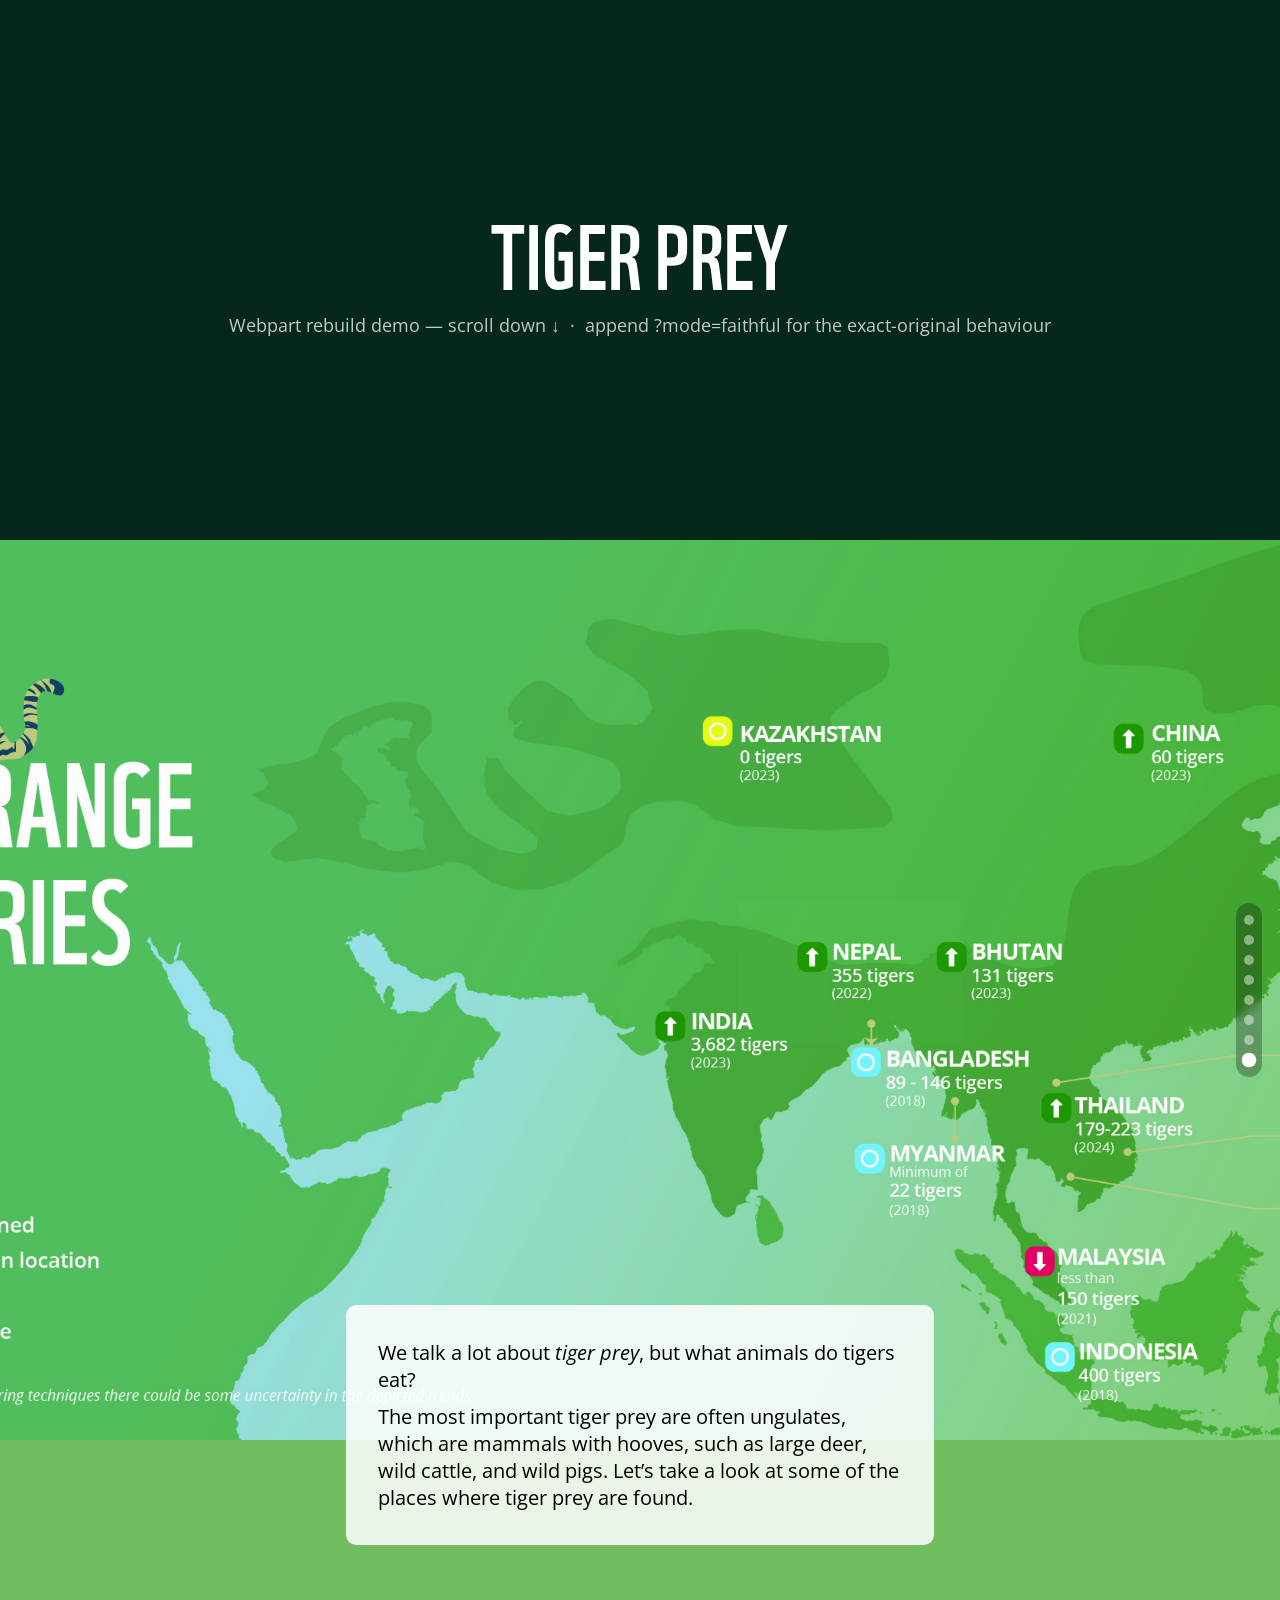
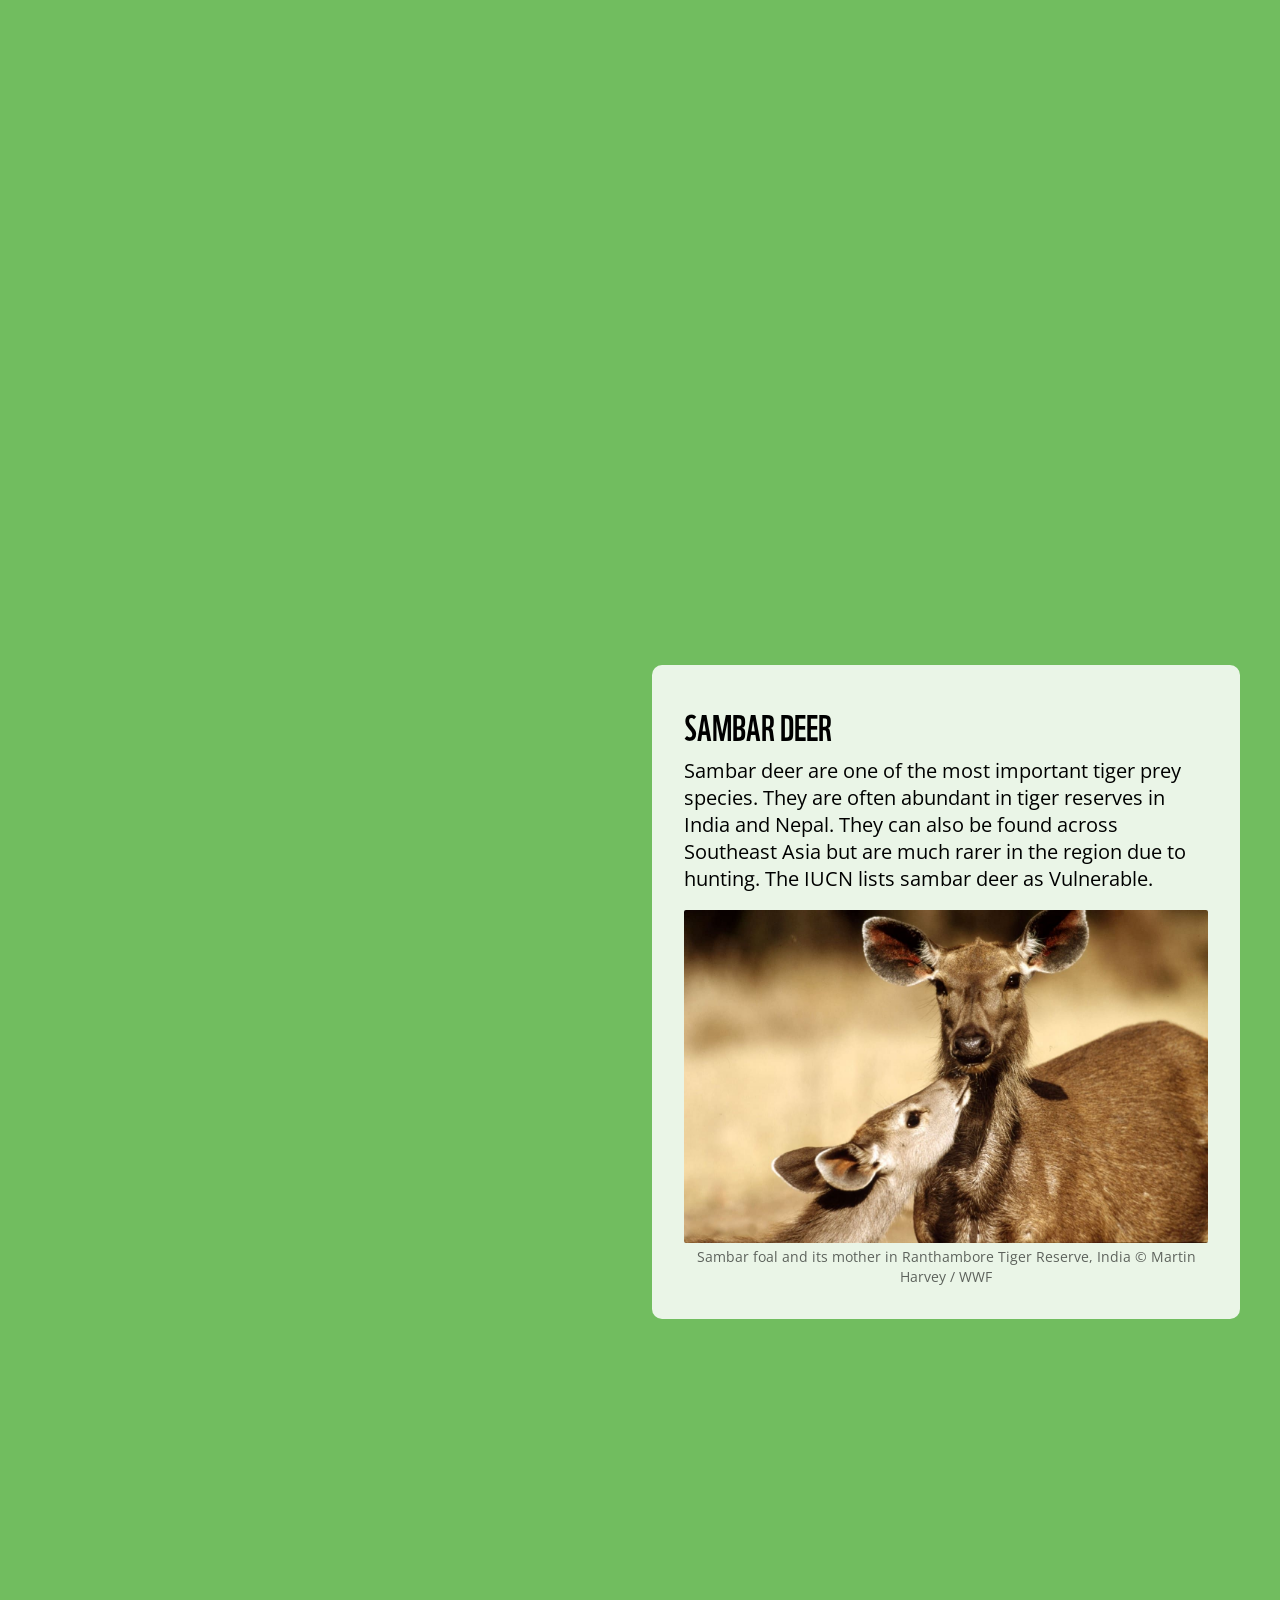
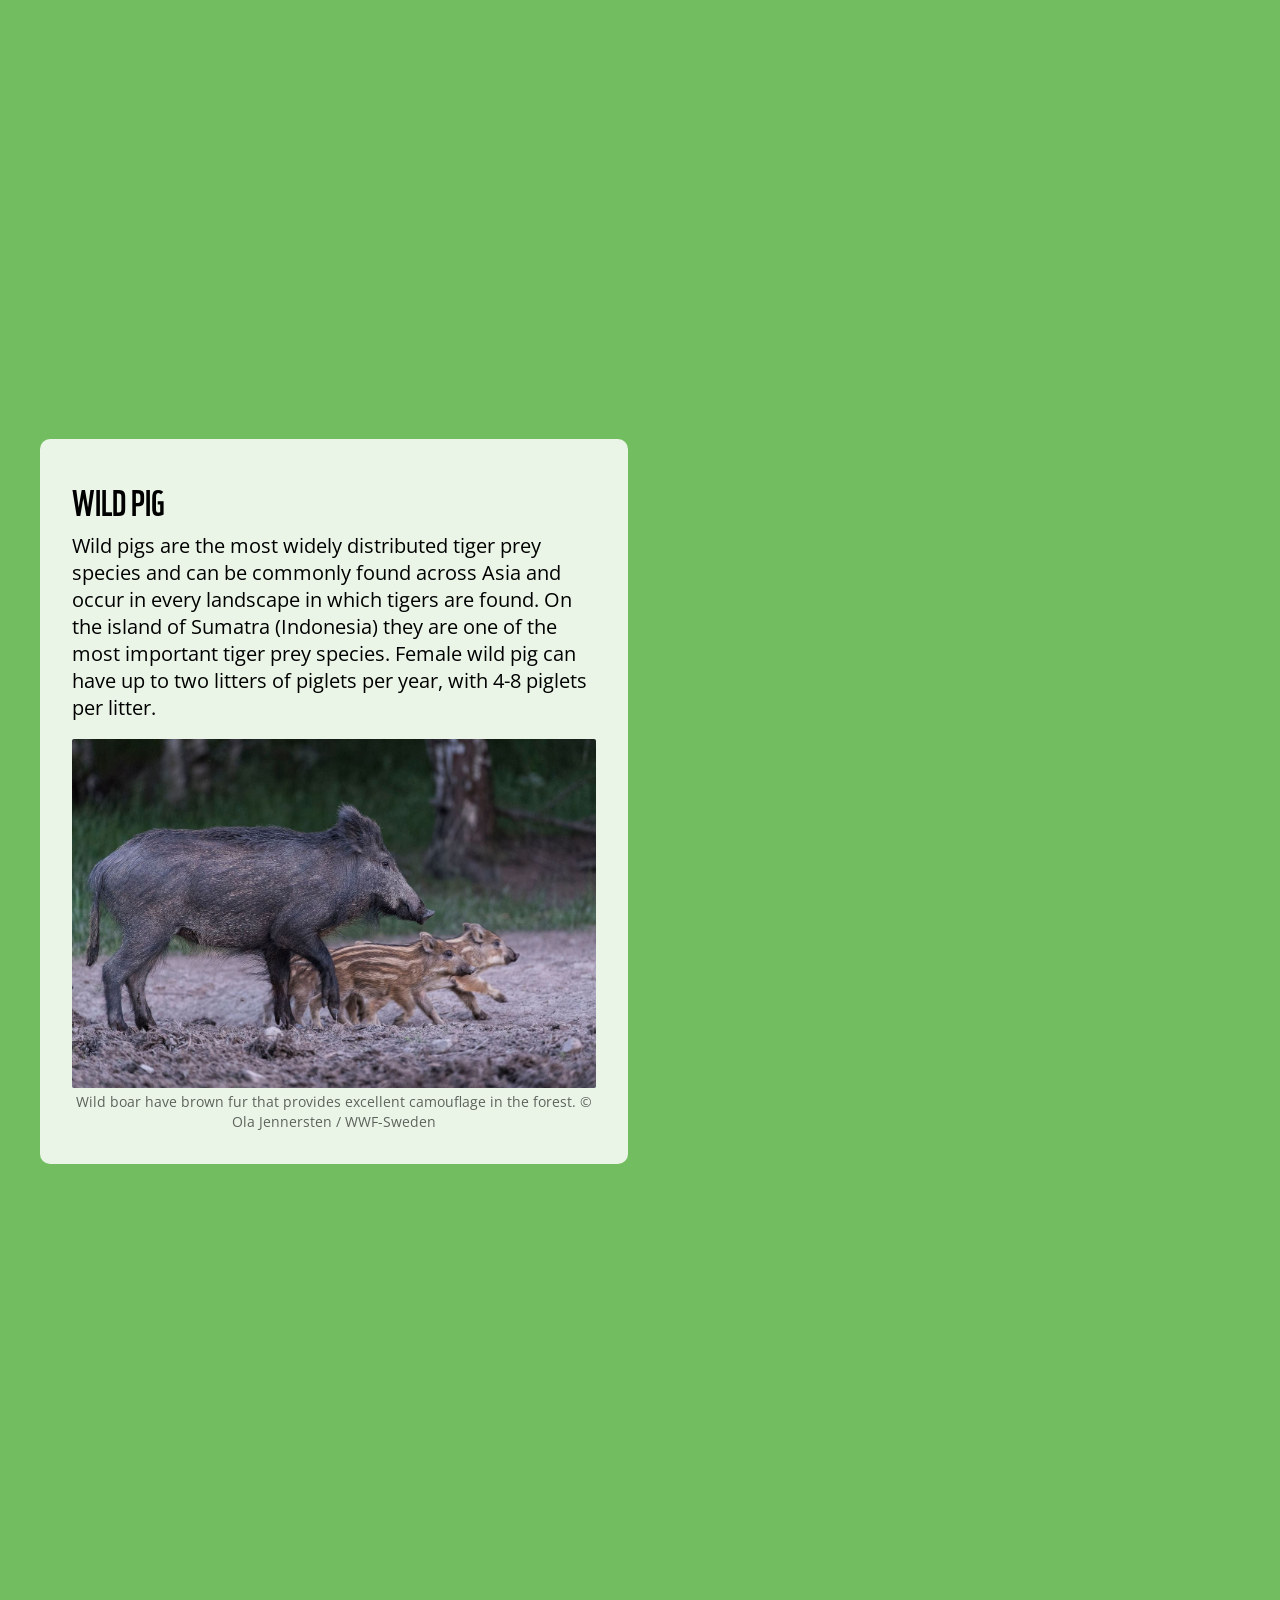
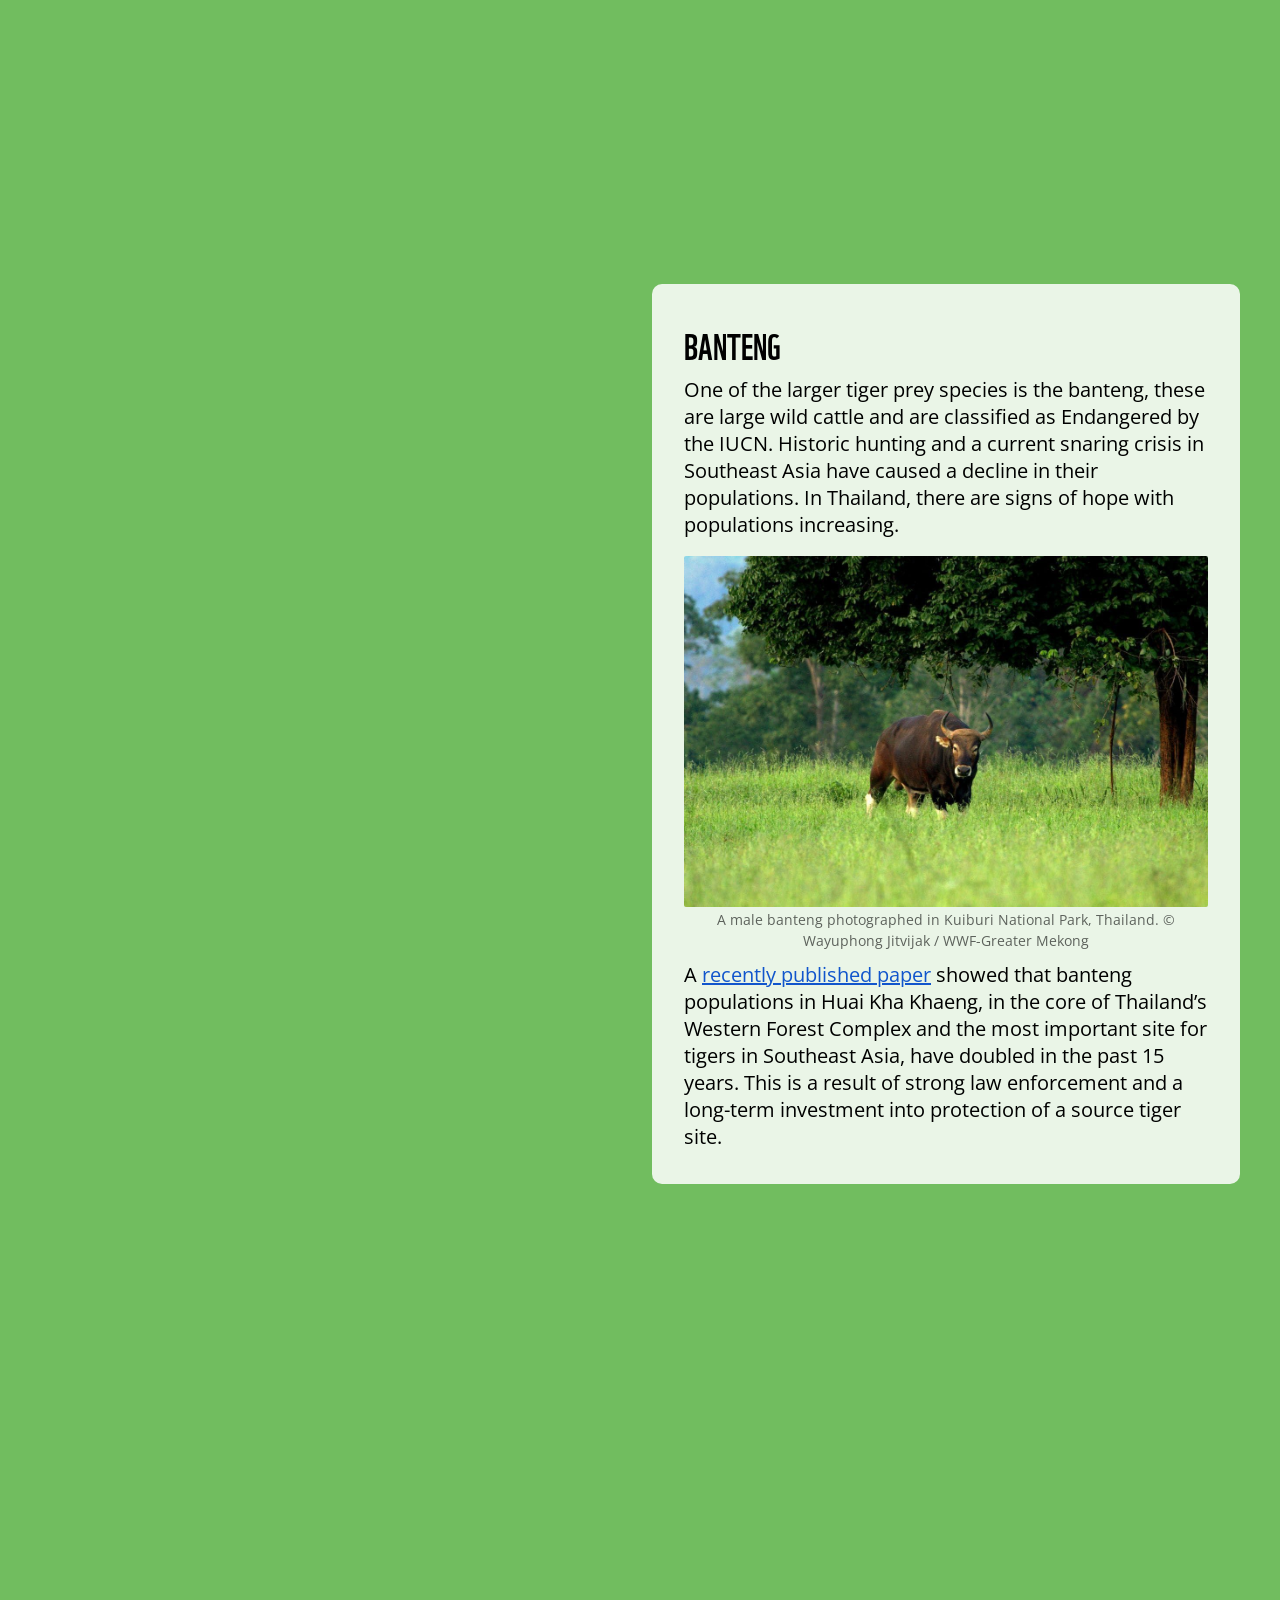
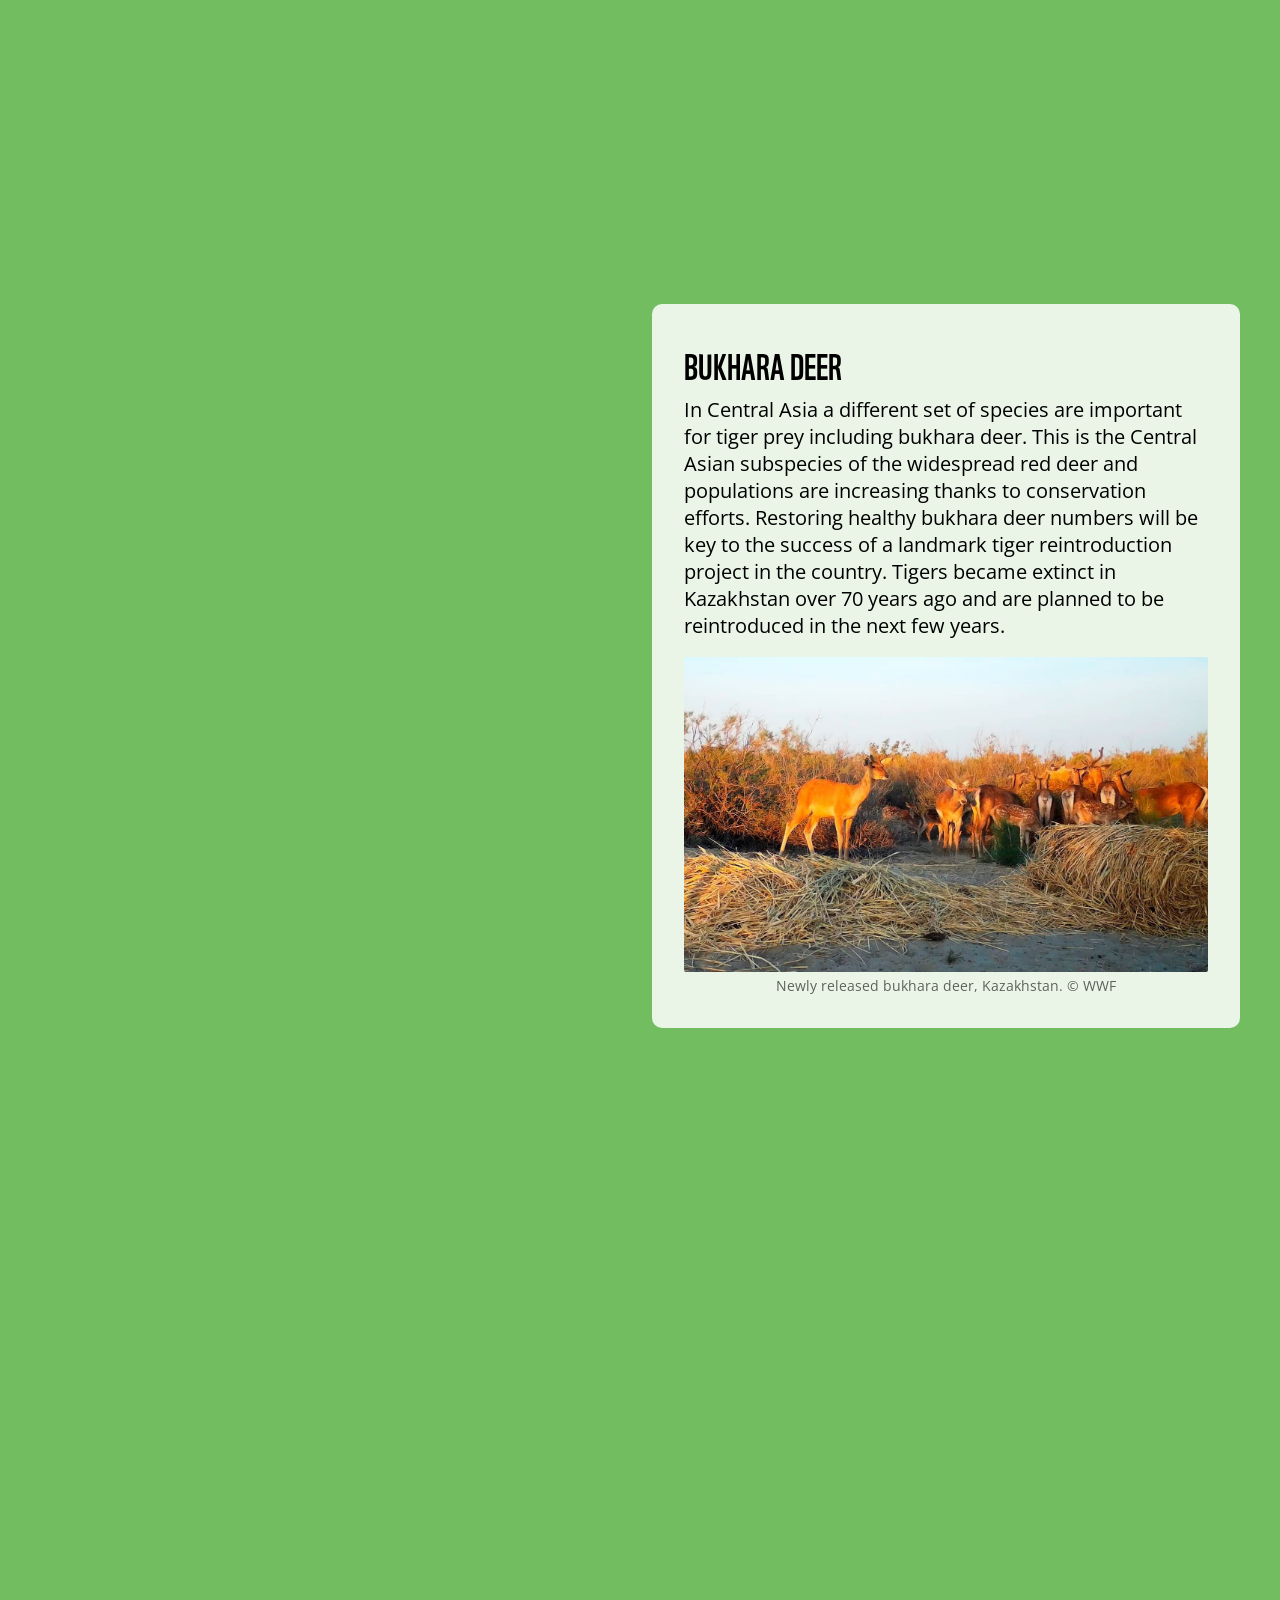
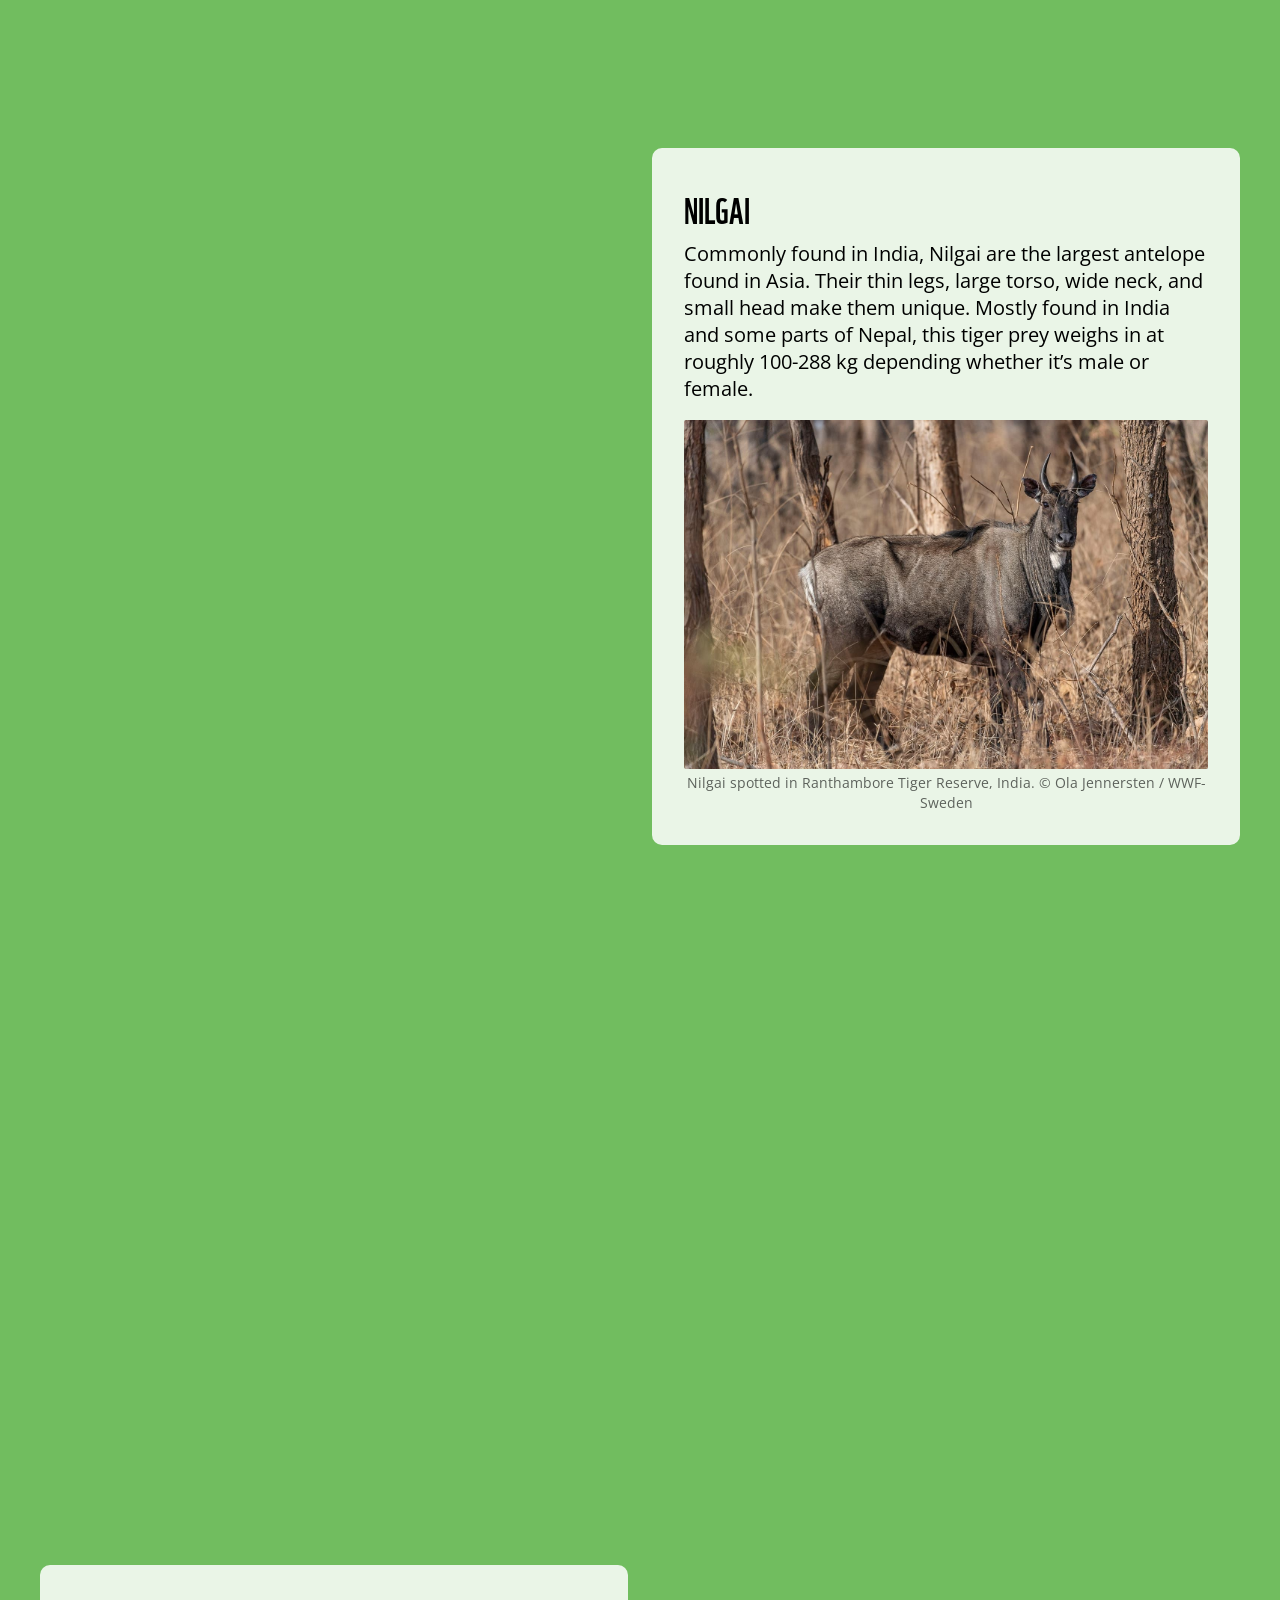
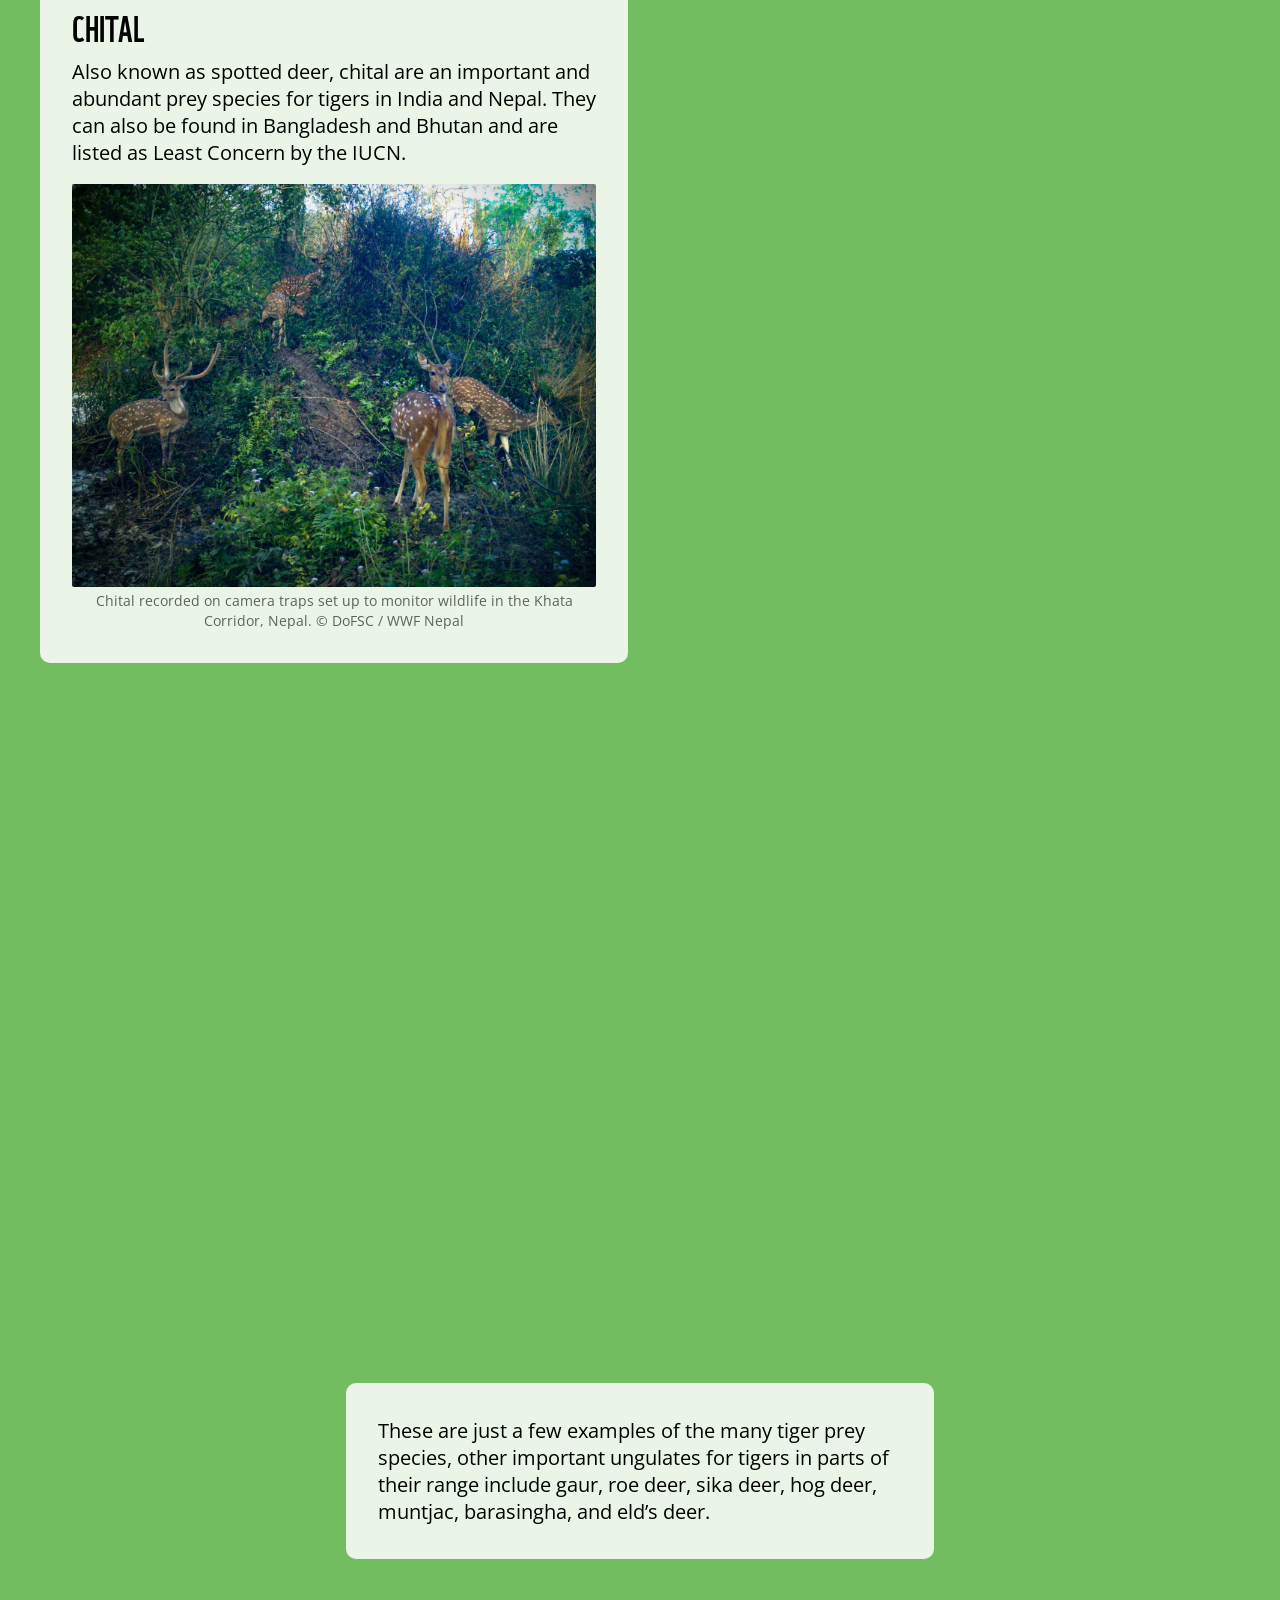
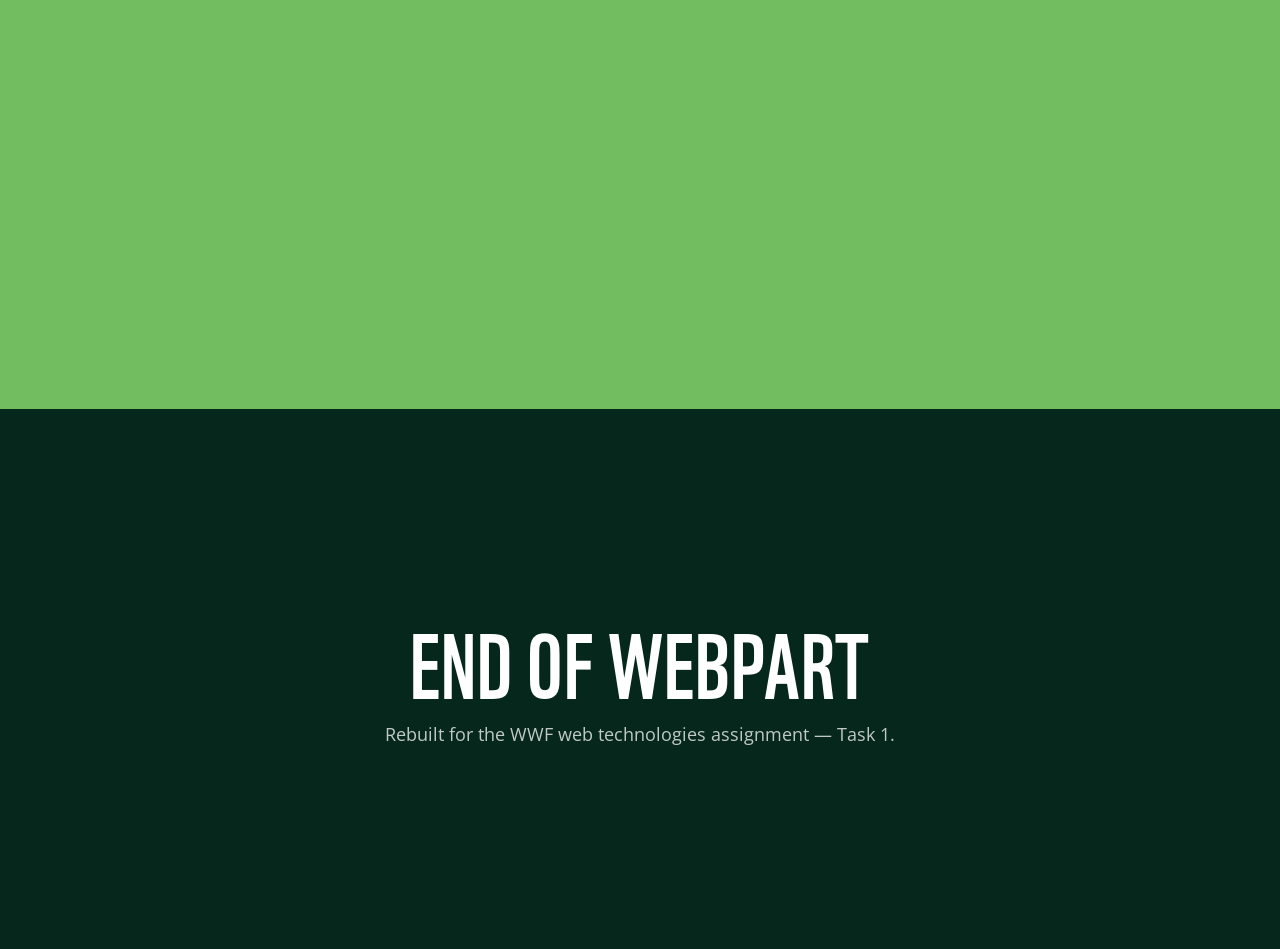
==== src/standalone/index.html @ 2065ff2f "add" ====
<!DOCTYPE html>
<html lang="en">
<head>
<meta charset="UTF-8">
<meta name="viewport" content="width=device-width, initial-scale=1">
<title>Tiger Range Countries — Scroll-Map Webpart (WWF assignment rebuild)</title>
<meta name="description" content="Recreation of the 'Tiger Range Countries' scrollpoints webpart from WWF's tiger-prey Shorthand story. Single file, zero dependencies.">

<!--
  ============================================================================
  TASK 1 — Standalone rebuild of the 2nd webpart from:
  https://wwftigers.shorthandstories.com/tiger-prey-why-theyre-crucial-to-ecosystems-across-asia/

  Layer model (same as the original Shorthand "Scrollpoints" section):
    1. A sticky, full-viewport STAGE holding the map image.
    2. A traveling SPOTLIGHT FRAME — one element whose giant hard box-shadow
       IS the dim and whose body IS the bright window (a real hole, so
       alignment with the map is pixel-perfect by construction).
    3. CARDS scrolling over the stage; an IntersectionObserver band at
       mid-viewport decides the active card.

  ANIMATION ENGINE — two modes (URL ?mode=… or data-mode on the section):

    · cinematic (default) — our own take, beyond the original:
        - every animated value (camera x/y/zoom + frame box/opacity) runs
          through a frame-rate-independent exponential SPRING in one rAF
          loop, so animations are INTERRUPTIBLE: scroll back mid-flight and
          the camera simply re-targets — no CSS-transition restarts, no jumps;
        - the map PUSHES IN toward each hotspot on desktop (zoom ≈1.05–1.45),
          biased away from the card so the region stays visible; on mobile it
          flies fully to the region (zoom up to 2.6);
        - the spotlight emits a soft GLOW PULSE when it arrives;
        - a PROGRESS RAIL (right edge) shows position and jumps to any point;
        - the rAF loop self-suspends when every spring settles — zero idle cost.

    · faithful — exact original behaviour: CSS 0.8s ease spotlight travel,
      no desktop zoom. Kept one query-param away for the fidelity comparison:
      index.html?mode=faithful

  Measured values (docs/01-WEBPART-ANALYSIS.md): dim #000 @ .5 · frame 4px
  solid #2a6788 · travel .8s · card #fff @ .85, radius .5em · text #000 ·
  links #1155cc · headings "WWF" font, uppercase, 160%→180%, lh 1.2 · body
  Open Sans 17→22px · rhythm 85vh/50vh/30vh/20vh.
  ============================================================================
-->

<link rel="preconnect" href="https://fonts.googleapis.com">
<link rel="preconnect" href="https://fonts.gstatic.com" crossorigin>
<link href="https://fonts.googleapis.com/css2?family=Open+Sans:ital,wght@0,400;0,600;0,700;1,400&display=swap" rel="stylesheet">

<style>
/* ===========================================================================
   0. Reset + fonts
   ======================================================================== */
*, *::before, *::after { box-sizing: border-box; margin: 0; padding: 0; }

@font-face {
  font-family: "WWF";
  src: url("assets/wwf.woff") format("woff");
  font-weight: 100 900;
  font-style: normal;
  font-display: swap;
}

html { scroll-behavior: smooth; }

body {
  font-family: "Open Sans", "Segoe UI", Arial, sans-serif;
  color: #000;
  background: #fff;
  font-size: 17px;
  -webkit-font-smoothing: antialiased;
  -moz-osx-font-smoothing: grayscale;
}
@media (min-width: 620px)  { body { font-size: 18px; } }
@media (min-width: 1100px) { body { font-size: 20px; } }
@media (min-width: 1600px) { body { font-size: 22px; } }

img { max-width: 100%; display: block; }

.visually-hidden {
  position: absolute; width: 1px; height: 1px; overflow: hidden;
  clip-path: inset(50%); white-space: nowrap;
}

/* ===========================================================================
   1. Demo scaffolding (not part of the webpart)
   ======================================================================== */
.demo-band {
  min-height: 60vh;
  display: grid; place-content: center; text-align: center;
  background: #06281c; color: #fff; padding: 8vh 24px;
}
.demo-band h1 {
  font-family: "WWF", sans-serif; font-weight: 400;
  text-transform: uppercase; font-size: clamp(2.6rem, 7vw, 5.5rem);
  line-height: 1.05; letter-spacing: .01em;
}
.demo-band p { opacity: .75; margin-top: 1em; font-size: .9em; }

/* ===========================================================================
   2. The webpart — .scrollmap
   ======================================================================== */
.scrollmap {
  --dim: rgba(0, 0, 0, 0.5);
  --hl-color: #2a6788;
  --hl-border: 4px;
  --hl-speed: 0.8s;
  --card-bg: rgba(255, 255, 255, 0.85);
  --tip-bg: #06281c;

  position: relative;
  background: #71bd5f;
}

/* --- 2.1 Sticky viewport + stage ---------------------------------------- */
.scrollmap__viewport {
  position: sticky;
  top: 0;
  height: 100vh;
  height: 100dvh;
  overflow: hidden;
}

.scrollmap__stage {
  position: absolute;
  inset: 0;                            /* no-JS fallback: fill the viewport */
  transform-origin: 0 0;
  transition: transform 0.9s cubic-bezier(0.4, 0, 0.2, 1);  /* faithful mode */
  will-change: transform;
}
/* cinematic mode: the spring loop owns every animated property */
.scrollmap--cinematic .scrollmap__stage,
.scrollmap--cinematic .scrollmap__frame { transition: none; }

.scrollmap__map {
  position: absolute; inset: 0;
  width: 100%; height: 100%;
  object-fit: cover;
  object-position: 50% 50%;
}

/* --- 2.2 The spotlight frame --------------------------------------------- */
.scrollmap__frame {
  position: absolute;
  left: 40%; top: 40%; width: 20%; height: 20%;
  outline: var(--hl-border) solid var(--hl-color);
  box-shadow: 0 0 0 200vmax var(--dim);
  opacity: 0;
  pointer-events: none;
  transition:
    left   var(--hl-speed) ease,
    top    var(--hl-speed) ease,
    width  var(--hl-speed) ease,
    height var(--hl-speed) ease,
    opacity 0.5s ease;
}
.scrollmap__frame.is-active { opacity: 1; }

/* arrival glow: replayed by re-adding .is-arrive (cinematic mode only) */
.scrollmap__frame::after {
  content: "";
  position: absolute; inset: calc(-1 * var(--hl-border));
  opacity: 0;
  pointer-events: none;
}
.scrollmap__frame.is-arrive::after {
  animation: scrollmap-pulse 0.9s ease-out forwards;
}
@keyframes scrollmap-pulse {
  0% {
    opacity: 1;
    box-shadow:
      0 0 0 2px  color-mix(in srgb, var(--hl-color) 90%, transparent),
      0 0 26px 8px color-mix(in srgb, var(--hl-color) 55%, transparent);
  }
  100% {
    opacity: 0;
    box-shadow:
      0 0 0 18px color-mix(in srgb, var(--hl-color) 0%, transparent),
      0 0 44px 18px color-mix(in srgb, var(--hl-color) 0%, transparent);
  }
}

/* --- 2.3 Hover/focus hotspot pins (bonus) -------------------------------- */
.scrollmap__pin {
  position: absolute;
  background: transparent; border: 0; cursor: pointer;
  border-radius: 8px;
}
.scrollmap__pin:hover,
.scrollmap__pin:focus-visible {
  outline: 2px dashed rgba(255, 255, 255, 0.9);
  outline-offset: 2px;
}
.scrollmap__pin .tip {
  position: absolute;
  bottom: calc(100% + 10px); left: 0;
  min-width: 180px; max-width: 240px;
  background: var(--tip-bg); color: #fff;
  text-align: left; font-size: 14px; line-height: 1.45;
  padding: 10px 12px; border-radius: 8px;
  box-shadow: 0 6px 20px rgba(0, 0, 0, 0.35);
  opacity: 0; visibility: hidden; translate: 0 6px;
  transition: opacity 0.25s ease, translate 0.25s ease, visibility 0.25s;
  pointer-events: none;
  z-index: 5;
}
.scrollmap__pin .tip strong { display: block; font-size: 15px; margin-bottom: 2px; }
.scrollmap__pin .tip em { font-style: normal; opacity: .75; font-size: 12.5px; display: block; margin-top: 3px; }
.scrollmap__pin[data-tip="left"] .tip { left: auto; right: 0; }
.scrollmap__pin:hover .tip,
.scrollmap__pin:focus-visible .tip { opacity: 1; visibility: visible; translate: 0 0; }

/* --- 2.4 Progress rail (cinematic, ≥900px) -------------------------------
   Built by JS from the points; sits inside the sticky viewport so it only
   exists while the webpart is on screen.                                   */
.scrollmap__rail {
  position: absolute;
  right: 18px; top: 50%;
  translate: 0 -50%;
  display: flex; flex-direction: column; gap: 10px;
  padding: 12px 8px;
  background: rgba(0, 0, 0, 0.28);
  border-radius: 999px;
  backdrop-filter: blur(4px);
  z-index: 6;
}
.scrollmap__rail button {
  width: 10px; height: 10px;
  border-radius: 50%;
  border: 0; padding: 0; cursor: pointer;
  background: rgba(255, 255, 255, 0.45);
  transition: transform 0.25s ease, background 0.25s ease;
  position: relative;
}
.scrollmap__rail button:hover,
.scrollmap__rail button:focus-visible { background: #fff; transform: scale(1.25); }
.scrollmap__rail button[aria-current="true"] { background: #fff; transform: scale(1.45); }
.scrollmap__rail button .lbl {
  position: absolute; right: calc(100% + 12px); top: 50%;
  translate: 0 -50%;
  background: rgba(0, 0, 0, 0.75); color: #fff;
  font-size: 12px; line-height: 1; white-space: nowrap;
  padding: 6px 10px; border-radius: 6px;
  opacity: 0; visibility: hidden;
  transition: opacity 0.2s ease;
  pointer-events: none;
}
.scrollmap__rail button:hover .lbl,
.scrollmap__rail button:focus-visible .lbl { opacity: 1; visibility: visible; }
@media (max-width: 899px) { .scrollmap__rail { display: none; } }
html:not(.js) .scrollmap__rail { display: none; }

/* --- 2.5 The scrolling cards ---------------------------------------------- */
.scrollmap__points {
  position: relative; z-index: 3;
  margin-top: -100vh;
  margin-top: -100dvh;
  padding-bottom: 20vh;
}

.scrollmap__point {
  display: grid;
  grid-template-columns: repeat(12, 1fr);
  column-gap: 24px;
  max-width: 1560px;
  margin-inline: auto;
  padding: 50vh 40px 30vh;
}
.scrollmap__point:first-child { padding-top: 85vh; }

.card                                    { grid-column: 4 / span 6; }
.scrollmap__point[data-align="left"]  .card { grid-column: 1 / span 6; }
.scrollmap__point[data-align="right"] .card { grid-column: 7 / span 6; }

/* Reveal: card lifts in with a springy ease; children stagger.
   (The original shows cards statically — this is a deliberate enhancement,
   disabled under prefers-reduced-motion.)                                  */
.card {
  background: var(--card-bg);
  border-radius: 0.5em;
  padding: 20px 28px;
  opacity: 0;
  transform: translateY(30px) scale(0.985);
  transition: opacity 0.65s ease, transform 0.75s cubic-bezier(0.22, 1, 0.36, 1);
}
.card > * {
  opacity: 0;
  transform: translateY(14px);
  transition: opacity 0.55s ease, transform 0.6s cubic-bezier(0.22, 1, 0.36, 1);
}
.card > *:nth-child(2) { transition-delay: 0.07s; }
.card > *:nth-child(3) { transition-delay: 0.14s; }
.card > *:nth-child(4) { transition-delay: 0.21s; }
.card.is-revealed,
.card.is-revealed > * { opacity: 1; transform: none; }
html:not(.js) .card,
html:not(.js) .card > * { opacity: 1; transform: none; }

.card h2 {
  font-family: "WWF", sans-serif;
  font-weight: 400;
  text-transform: uppercase;
  font-size: 160%;
  line-height: 1.2;
  margin: 0.4em 0 0.3em;
}
.card p { margin: 0.5em 0; }
.card em { font-style: italic; }
.card a { color: #1155cc; text-decoration: underline; }
.card a:hover { text-decoration: none; }

.card figure { margin: 0.9em 0 0.4em; }
.card figure img { width: 100%; height: auto; border-radius: 2px; }
.card figcaption {
  margin-top: 0.25em;
  text-align: center;
  opacity: 0.6;
  font-size: 72%;
  line-height: 1.4;
}

/* --- 2.6 Responsive -------------------------------------------------------- */
@media (min-width: 1100px) {
  .card { padding: 24px 32px; }
  .card h2 { font-size: 180%; }
}
@media (max-width: 899px) {
  .scrollmap__point { padding-left: 16px; padding-right: 16px; }
  .card,
  .scrollmap__point[data-align="left"] .card,
  .scrollmap__point[data-align="right"] .card { grid-column: 1 / span 10; }
  .scrollmap__frame { outline-width: 3px; }
}
@media (max-width: 619px) {
  .card,
  .scrollmap__point[data-align="left"] .card,
  .scrollmap__point[data-align="right"] .card { grid-column: 1 / -1; }
  .card { padding: 16px 20px; }
}

/* --- 2.7 Motion safety ------------------------------------------------------ */
@media (prefers-reduced-motion: reduce) {
  html { scroll-behavior: auto; }
  .scrollmap__stage,
  .scrollmap__frame,
  .card, .card > *,
  .scrollmap__pin .tip,
  .scrollmap__rail button { transition: none !important; }
  .scrollmap__frame.is-arrive::after { animation: none; }
  .card, .card > * { opacity: 1; transform: none; }
}
</style>
</head>
<body>

<!-- ══ Demo scaffolding: scroll runway before the webpart ══ -->
<header class="demo-band">
  <h1>Tiger prey</h1>
  <p>Webpart rebuild demo — scroll down ↓ &nbsp;·&nbsp; append ?mode=faithful for the exact-original behaviour</p>
</header>

<!-- ═══════════════════════════════════════════════════════════════════════
     THE WEBPART — markup contract shared with the CMS block (render.php):
     content in elements, behaviour config in data-* attributes.
     data-mode: cinematic (default) | faithful
     ════════════════════════════════════════════════════════════════════ -->
<section class="scrollmap" id="tiger-range-map" data-scrollmap data-mode="cinematic" aria-label="Tiger range countries — scroll-driven map">

  <div class="scrollmap__viewport">
    <div class="scrollmap__stage">
      <img class="scrollmap__map" src="assets/map.jpg"
           width="2561" height="1224" fetchpriority="high"
           alt="Stylised map of Asia titled 'Tiger range countries', showing tiger populations and trends per country. Full data follows this map as text.">

      <!-- Bonus hover hotspots over the baked-in labels (editable repeater in the CMS) -->
      <button class="scrollmap__pin" style="left:84.5%; top:12.5%; width:11%; height:10%;" type="button">
        <span class="tip"><strong>Russia</strong> 750 tigers, including cubs (2022) <em>Trend increasing ↑</em></span>
        <span class="visually-hidden">Russia tiger data</span>
      </button>
      <button class="scrollmap__pin" style="left:53.5%; top:19.5%; width:12%; height:8%;" type="button">
        <span class="tip"><strong>Kazakhstan</strong> 0 tigers (2023) <em>Tiger reintroduction location ◎</em></span>
        <span class="visually-hidden">Kazakhstan tiger data</span>
      </button>
      <button class="scrollmap__pin" style="left:74.5%; top:19.5%; width:8.5%; height:8%;" type="button">
        <span class="tip"><strong>China</strong> 60 tigers (2023) <em>Trend increasing ↑</em></span>
        <span class="visually-hidden">China tiger data</span>
      </button>
      <button class="scrollmap__pin" style="left:58.5%; top:43.5%; width:7%; height:8%;" type="button">
        <span class="tip"><strong>Nepal</strong> 355 tigers (2022) <em>Trend increasing ↑</em></span>
        <span class="visually-hidden">Nepal tiger data</span>
      </button>
      <button class="scrollmap__pin" style="left:65.5%; top:43.5%; width:7.5%; height:8%;" type="button">
        <span class="tip"><strong>Bhutan</strong> 131 tigers (2023) <em>Trend increasing ↑</em></span>
        <span class="visually-hidden">Bhutan tiger data</span>
      </button>
      <button class="scrollmap__pin" style="left:51%; top:50.5%; width:7%; height:9%;" type="button">
        <span class="tip"><strong>India</strong> 3,682 tigers (2023) <em>Trend increasing ↑</em></span>
        <span class="visually-hidden">India tiger data</span>
      </button>
      <button class="scrollmap__pin" style="left:61%; top:54.5%; width:10%; height:7.5%;" type="button">
        <span class="tip"><strong>Bangladesh</strong> 89–146 tigers (2018) <em>Trend not determined ○</em></span>
        <span class="visually-hidden">Bangladesh tiger data</span>
      </button>
      <button class="scrollmap__pin" style="left:61.5%; top:64.5%; width:8.5%; height:9%;" type="button">
        <span class="tip"><strong>Myanmar</strong> Minimum of 22 tigers (2018) <em>Trend not determined ○</em></span>
        <span class="visually-hidden">Myanmar tiger data</span>
      </button>
      <button class="scrollmap__pin" style="left:71%; top:59.5%; width:9.5%; height:8%;" type="button">
        <span class="tip"><strong>Thailand</strong> 179–223 tigers (2024) <em>Trend increasing ↑</em></span>
        <span class="visually-hidden">Thailand tiger data</span>
      </button>
      <button class="scrollmap__pin" data-tip="left" style="left:86%; top:55%; width:9%; height:6.5%;" type="button">
        <span class="tip"><strong>Lao PDR</strong> 0 wild tigers <em>Historic range</em></span>
        <span class="visually-hidden">Lao PDR tiger data</span>
      </button>
      <button class="scrollmap__pin" data-tip="left" style="left:86%; top:63.5%; width:9%; height:6.5%;" type="button">
        <span class="tip"><strong>Vietnam</strong> 0 wild tigers <em>Historic range</em></span>
        <span class="visually-hidden">Vietnam tiger data</span>
      </button>
      <button class="scrollmap__pin" data-tip="left" style="left:86%; top:71.5%; width:9.5%; height:6.5%;" type="button">
        <span class="tip"><strong>Cambodia</strong> 0 wild tigers <em>Historic range</em></span>
        <span class="visually-hidden">Cambodia tiger data</span>
      </button>
      <button class="scrollmap__pin" style="left:70%; top:76.5%; width:9%; height:8%;" type="button">
        <span class="tip"><strong>Malaysia</strong> Less than 150 tigers (2021) <em>Trend decreasing ↓</em></span>
        <span class="visually-hidden">Malaysia tiger data</span>
      </button>
      <button class="scrollmap__pin" style="left:71%; top:86.5%; width:11%; height:8%;" type="button">
        <span class="tip"><strong>Indonesia</strong> 400 tigers (2018) <em>Trend not determined ○</em></span>
        <span class="visually-hidden">Indonesia tiger data</span>
      </button>

      <div class="scrollmap__frame" aria-hidden="true"></div>
    </div>
    <!-- progress rail is injected here by JS (cinematic mode) -->
  </div>

  <div class="scrollmap__points">

    <!-- 1 · intro — no hotspot: map fully bright -->
    <article class="scrollmap__point" data-align="center" data-label="Intro">
      <div class="card">
        <p>We talk a lot about <em>tiger prey</em>, but what animals do tigers eat?</p>
        <p>The most important tiger prey are often ungulates, which are mammals with hooves, such as large deer, wild cattle, and wild pigs. Let’s take a look at some of the places where tiger prey are found.</p>
      </div>
    </article>

    <!-- 2 · Sambar deer — India/Nepal -->
    <article class="scrollmap__point" data-align="right"
             data-hotspot='{"x":48.5,"y":43,"w":17.1,"h":39.3}'>
      <div class="card">
        <h2>Sambar deer</h2>
        <p>Sambar deer are one of the most important tiger prey species. They are often abundant in tiger reserves in India and Nepal. They can also be found across Southeast Asia but are much rarer in the region due to hunting. The IUCN lists sambar deer as Vulnerable.</p>
        <figure>
          <img src="assets/sambar.jpg" loading="lazy" width="1400" height="890"
               alt="A sambar deer foal standing beside its mother in dry grassland.">
          <figcaption>Sambar foal and its mother in Ranthambore Tiger Reserve, India © Martin Harvey / WWF</figcaption>
        </figure>
      </div>
    </article>

    <!-- 3 · Wild pig — Sumatra -->
    <article class="scrollmap__point" data-align="left"
             data-hotspot='{"x":66.5,"y":79.4,"w":20,"h":20.6}'>
      <div class="card">
        <h2>Wild pig</h2>
        <p>Wild pigs are the most widely distributed tiger prey species and can be commonly found across Asia and occur in every landscape in which tigers are found. On the island of Sumatra (Indonesia) they are one of the most important tiger prey species. Female wild pig can have up to two litters of piglets per year, with 4-8 piglets per litter.</p>
        <figure>
          <img src="assets/wildpig.jpg" loading="lazy" width="1400" height="933"
               alt="A wild boar walking through forest undergrowth.">
          <figcaption>Wild boar have brown fur that provides excellent camouflage in the forest. © Ola Jennersten / WWF-Sweden</figcaption>
        </figure>
      </div>
    </article>

    <!-- 4 · Banteng — Thailand -->
    <article class="scrollmap__point" data-align="right"
             data-hotspot='{"x":66.2,"y":55.5,"w":14,"h":18.3}'>
      <div class="card">
        <h2>Banteng</h2>
        <p>One of the larger tiger prey species is the banteng, these are large wild cattle and are classified as Endangered by the IUCN. Historic hunting and a current snaring crisis in Southeast Asia have caused a decline in their populations. In Thailand, there are signs of hope with populations increasing.</p>
        <figure>
          <img src="assets/banteng.jpg" loading="lazy" width="1200" height="803"
               alt="A male banteng, a large brown wild ox, standing in forest clearing.">
          <figcaption>A male banteng photographed in Kuiburi National Park, Thailand. © Wayuphong Jitvijak / WWF-Greater Mekong</figcaption>
        </figure>
        <p>A <a href="https://www.sciencedirect.com/science/article/pii/S2351989424002166" target="_blank" rel="noopener">recently published paper</a> showed that banteng populations in Huai Kha Khaeng, in the core of Thailand’s Western Forest Complex and the most important site for tigers in Southeast Asia, have doubled in the past 15 years. This is a result of strong law enforcement and a long-term investment into protection of a source tiger site.</p>
      </div>
    </article>

    <!-- 5 · Bukhara deer — Kazakhstan -->
    <article class="scrollmap__point" data-align="right"
             data-hotspot='{"x":52,"y":16,"w":15.5,"h":20}'>
      <div class="card">
        <h2>Bukhara deer</h2>
        <p>In Central Asia a different set of species are important for tiger prey including bukhara deer. This is the Central Asian subspecies of the widespread red deer and populations are increasing thanks to conservation efforts. Restoring healthy bukhara deer numbers will be key to the success of a landmark tiger reintroduction project in the country. Tigers became extinct in Kazakhstan over 70 years ago and are planned to be reintroduced in the next few years.</p>
        <figure>
          <img src="assets/bukhara.jpg" loading="lazy" width="1400" height="841"
               alt="A herd of bukhara deer running across an open plain after release.">
          <figcaption>Newly released bukhara deer, Kazakhstan. © WWF</figcaption>
        </figure>
      </div>
    </article>

    <!-- 6 · Nilgai — India -->
    <article class="scrollmap__point" data-align="right"
             data-hotspot='{"x":46.2,"y":42,"w":17.7,"h":33.9}'>
      <div class="card">
        <h2>Nilgai</h2>
        <p>Commonly found in India, Nilgai are the largest antelope found in Asia. Their thin legs, large torso, wide neck, and small head make them unique. Mostly found in India and some parts of Nepal, this tiger prey weighs in at roughly 100-288 kg depending whether it’s male or female.</p>
        <figure>
          <img src="assets/nilgai.jpg" loading="lazy" width="1400" height="933"
               alt="A nilgai antelope standing alert in golden grassland.">
          <figcaption>Nilgai spotted in Ranthambore Tiger Reserve, India. © Ola Jennersten / WWF-Sweden</figcaption>
        </figure>
      </div>
    </article>

    <!-- 7 · Chital — India/Nepal/Bangladesh -->
    <article class="scrollmap__point" data-align="left"
             data-hotspot='{"x":56.4,"y":40.7,"w":11.4,"h":14.8}'>
      <div class="card">
        <h2>Chital</h2>
        <p>Also known as spotted deer, chital are an important and abundant prey species for tigers in India and Nepal. They can also be found in Bangladesh and Bhutan and are listed as Least Concern by the IUCN.</p>
        <figure>
          <img src="assets/chital.jpg" loading="lazy" width="1400" height="1078"
               alt="A chital, or spotted deer, captured on a night camera trap.">
          <figcaption>Chital recorded on camera traps set up to monitor wildlife in the Khata Corridor, Nepal. © DoFSC / WWF Nepal</figcaption>
        </figure>
      </div>
    </article>

    <!-- 8 · outro — no hotspot: camera glides home, dim lifts -->
    <article class="scrollmap__point" data-align="center" data-label="Outro">
      <div class="card">
        <p>These are just a few examples of the many tiger prey species, other important ungulates for tigers in parts of their range include gaur, roe deer, sika deer, hog deer, muntjac, barasingha, and eld’s deer.</p>
      </div>
    </article>

  </div>

  <!-- Accessible alternative for the data baked into the map artwork -->
  <table class="visually-hidden">
    <caption>Tiger range countries: population and trend</caption>
    <thead><tr><th>Country</th><th>Wild tigers</th><th>Survey year</th><th>Trend</th></tr></thead>
    <tbody>
      <tr><td>Russia</td><td>750 (including cubs)</td><td>2022</td><td>Increasing</td></tr>
      <tr><td>Kazakhstan</td><td>0</td><td>2023</td><td>Reintroduction location</td></tr>
      <tr><td>China</td><td>60</td><td>2023</td><td>Increasing</td></tr>
      <tr><td>Nepal</td><td>355</td><td>2022</td><td>Increasing</td></tr>
      <tr><td>Bhutan</td><td>131</td><td>2023</td><td>Increasing</td></tr>
      <tr><td>India</td><td>3,682</td><td>2023</td><td>Increasing</td></tr>
      <tr><td>Bangladesh</td><td>89–146</td><td>2018</td><td>Not determined</td></tr>
      <tr><td>Myanmar</td><td>Minimum of 22</td><td>2018</td><td>Not determined</td></tr>
      <tr><td>Thailand</td><td>179–223</td><td>2024</td><td>Increasing</td></tr>
      <tr><td>Lao PDR</td><td>0 wild tigers</td><td>—</td><td>Historic range</td></tr>
      <tr><td>Vietnam</td><td>0 wild tigers</td><td>—</td><td>Historic range</td></tr>
      <tr><td>Cambodia</td><td>0 wild tigers</td><td>—</td><td>Historic range</td></tr>
      <tr><td>Malaysia</td><td>Less than 150</td><td>2021</td><td>Decreasing</td></tr>
      <tr><td>Indonesia</td><td>400</td><td>2018</td><td>Not determined</td></tr>
    </tbody>
  </table>
</section>

<!-- ══ Demo scaffolding after the webpart ══ -->
<footer class="demo-band">
  <h1>End of webpart</h1>
  <p>Rebuilt for the WWF web technologies assignment — Task 1.</p>
</footer>

<script>
/* ===========================================================================
   Scroll engine v2 — zero dependencies.

   Modes per instance (data-mode attr, overridable with ?mode=):
     cinematic — spring-driven camera (desktop push-in + mobile fly-to),
                 spring-driven spotlight, arrival pulse, progress rail.
     faithful  — the original's exact behaviour: CSS 0.8s spotlight travel,
                 no desktop zoom (mobile camera still applies, CSS-eased).

   The spring is exponential smoothing:  v += (target − v)·(1 − e^(−rate·dt))
   — frame-rate independent, naturally interruptible (a new target simply
   redirects the curve, no restart), and the rAF loop suspends itself when
   every value settles within epsilon: zero cost while the user reads.
   ======================================================================== */
(function () {
  'use strict';
  document.documentElement.classList.add('js');

  var REDUCED = window.matchMedia('(prefers-reduced-motion: reduce)');
  var MOBILE  = window.matchMedia('(max-width: 899px)');
  var URL_MODE = null;
  try { URL_MODE = new URLSearchParams(location.search).get('mode'); } catch (e) {}

  document.querySelectorAll('[data-scrollmap]').forEach(initScrollmap);

  function initScrollmap(root) {
    if (root.dataset.scrollmapReady) return;
    root.dataset.scrollmapReady = '1';

    var viewport = root.querySelector('.scrollmap__viewport');
    var stage    = root.querySelector('.scrollmap__stage');
    var mapImg   = root.querySelector('.scrollmap__map');
    var frame    = root.querySelector('.scrollmap__frame');
    var points   = Array.prototype.slice.call(root.querySelectorAll('.scrollmap__point'));
    if (!viewport || !stage || !mapImg || !frame || !points.length) return;

    var mode = URL_MODE || root.dataset.mode || 'cinematic';
    var cinematic = mode !== 'faithful' && !REDUCED.matches;
    root.classList.toggle('scrollmap--cinematic', cinematic);

    var layout = null;   // stage cover geometry {vw,vh,w,h,x,y}
    var active = -1;

    /* ---- geometry ----------------------------------------------------- */
    function layoutStage() {
      var vw = viewport.clientWidth, vh = viewport.clientHeight;
      var iw = mapImg.naturalWidth  || 2561;
      var ih = mapImg.naturalHeight || 1224;
      var s  = Math.max(vw / iw, vh / ih);
      var w  = iw * s, h = ih * s;
      var x  = (vw - w) / 2, y = (vh - h) / 2;
      layout = { vw: vw, vh: vh, w: w, h: h, x: x, y: y };
      stage.style.width  = w + 'px';
      stage.style.height = h + 'px';
      stage.style.left   = x + 'px';
      stage.style.top    = y + 'px';
      retarget();                      // camera targets depend on geometry
    }

    function hotspotOf(point) {
      if (!point || !point.dataset.hotspot) return null;
      try { return JSON.parse(point.dataset.hotspot); } catch (e) { return null; }
    }
    function alignOf(point) { return (point && point.dataset.align) || 'center'; }

    /* ---- camera target -------------------------------------------------
       transform-origin is 0 0, so a stage-local point p renders at
       stagePos + t + k·p. Solve t so the hotspot centre lands on the focal
       point; clamp so the scaled stage always covers the viewport.        */
    function cameraFor(spot, align) {
      if (!layout || !spot) return { x: 0, y: 0, k: 1 };
      var L = layout;
      var bw = spot.w / 100 * L.w, bh = spot.h / 100 * L.h;
      var cx = (spot.x + spot.w / 2) / 100 * L.w;
      var cy = (spot.y + spot.h / 2) / 100 * L.h;
      var k, fx, fy;
      if (MOBILE.matches) {
        k  = Math.min(0.9 * L.vw / bw, 0.55 * L.vh / bh);
        k  = Math.max(1, Math.min(k, 2.6));
        fx = L.vw * 0.5;
        fy = L.vh * 0.38;              /* card slides in below */
      } else {
        /* desktop push-in: modest zoom, focal biased AWAY from the card
           column so the spotlighted region never hides behind the card   */
        k  = Math.min(0.55 * L.vw / bw, 0.6 * L.vh / bh);
        k  = Math.max(1.06, Math.min(k, 1.45));
        fx = L.vw * (align === 'right' ? 0.36 : align === 'left' ? 0.64 : 0.5);
        fy = L.vh * 0.5;
      }
      var tx = fx - k * cx - L.x;
      var ty = fy - k * cy - L.y;
      tx = Math.min(Math.max(tx, L.vw - L.x - k * L.w), -L.x);
      ty = Math.min(Math.max(ty, L.vh - L.y - k * L.h), -L.y);
      return { x: tx, y: ty, k: k };
    }

    /* ---- spring system (cinematic) ------------------------------------ */
    var cur = { cx: 0, cy: 0, ck: 1, fx: 40, fy: 40, fw: 20, fh: 20, fo: 0 };
    var tgt = { cx: 0, cy: 0, ck: 1, fx: 40, fy: 40, fw: 20, fh: 20, fo: 0 };
    var RATE = { c: 3.4, f: 5.2, o: 6 };          /* 1/s — settle ≈ 0.9/0.6s */
    var rafId = 0, lastT = 0, stepCount = 0, watchdog = 0;

    function springStart() {
      if (!rafId) { lastT = performance.now(); rafId = requestAnimationFrame(springStep); }
      /* rAF can be starved (hidden/prerendered pages, headless capture):
         if no frame ran shortly after a retarget, snap to the target so the
         page is never stuck mid-animation. Real browsers never hit this.   */
      clearTimeout(watchdog);
      var seen = stepCount;
      watchdog = setTimeout(function () {
        if (stepCount === seen) {
          for (var k in tgt) cur[k] = tgt[k];
          render();
        }
      }, 250);
    }
    function springStep(now) {
      stepCount++;
      var dt = (now - lastT) / 1000;
      lastT = now;
      if (!(dt > 0)) dt = 1 / 60;      /* guard zero/negative/NaN timestamps */
      dt = Math.min(dt, 0.05);         /* clamp tab-switch jumps              */
      var settled = true;
      for (var key in tgt) {
        var rate = key === 'fo' ? RATE.o : key[0] === 'c' ? RATE.c : RATE.f;
        var next = cur[key] + (tgt[key] - cur[key]) * (1 - Math.exp(-rate * dt));
        if (Math.abs(tgt[key] - next) > (key === 'ck' || key === 'fo' ? 0.001 : 0.05)) settled = false;
        else next = tgt[key];
        cur[key] = next;
      }
      render();
      rafId = settled ? 0 : requestAnimationFrame(springStep);
    }
    function render() {
      stage.style.transform = (cur.ck === 1 && cur.cx === 0 && cur.cy === 0)
        ? '' : 'translate(' + cur.cx + 'px,' + cur.cy + 'px) scale(' + cur.ck + ')';
      frame.style.left    = cur.fx + '%';
      frame.style.top     = cur.fy + '%';
      frame.style.width   = cur.fw + '%';
      frame.style.height  = cur.fh + '%';
      frame.style.opacity = cur.fo;
    }
    function pulse() {
      frame.classList.remove('is-arrive');
      void frame.offsetWidth;                       /* restart the keyframe */
      frame.classList.add('is-arrive');
    }

    /* Cinematic target setter — interruptible by design: scrolling mid-
       flight just replaces tgt and the springs bend toward it.            */
    function setCinematicTargets(spot, align) {
      var cam = cameraFor(spot, align);
      tgt.cx = cam.x; tgt.cy = cam.y; tgt.ck = cam.k;
      if (spot) {
        if (cur.fo < 0.02) {                        /* appear in place      */
          cur.fx = spot.x; cur.fy = spot.y; cur.fw = spot.w; cur.fh = spot.h;
        }
        tgt.fx = spot.x; tgt.fy = spot.y; tgt.fw = spot.w; tgt.fh = spot.h;
        tgt.fo = 1;
        pulse();
      } else {
        tgt.fo = 0;
      }
      springStart();
    }

    /* ---- faithful mode: the original's CSS-transition behaviour ------- */
    function moveFrameFaithful(spot) {
      if (!spot) { frame.classList.remove('is-active'); return; }
      var wasHidden = !frame.classList.contains('is-active');
      if (wasHidden) {
        frame.style.transition = 'none';
        setFrameBox(spot);
        void frame.offsetWidth;
        frame.style.transition = '';
      } else {
        setFrameBox(spot);
      }
      frame.classList.add('is-active');
    }
    function setFrameBox(spot) {
      frame.style.left   = spot.x + '%';
      frame.style.top    = spot.y + '%';
      frame.style.width  = spot.w + '%';
      frame.style.height = spot.h + '%';
    }
    function applyCameraFaithful(spot) {
      if (!layout) return;
      if (!MOBILE.matches || !spot) { stage.style.transform = ''; return; }
      var cam = cameraFor(spot, 'center');
      stage.style.transform = 'translate(' + cam.x + 'px,' + cam.y + 'px) scale(' + cam.k + ')';
    }

    /* ---- shared retarget (called on activate + resize) ----------------- */
    function retarget() {
      var point = points[active];
      var spot  = hotspotOf(point);
      if (cinematic) {
        setCinematicTargets(spot, alignOf(point));
      } else {
        moveFrameFaithful(spot);
        applyCameraFaithful(spot);
      }
    }

    /* ---- activation band ------------------------------------------------ */
    var io = new IntersectionObserver(function (entries) {
      entries.forEach(function (entry) {
        if (entry.isIntersecting) activate(points.indexOf(entry.target));
      });
    }, { rootMargin: '-42% 0px -42% 0px', threshold: 0 });
    points.forEach(function (p) { io.observe(p); });

    function activate(i) {
      if (i === active) return;
      active = i;
      points.forEach(function (p, j) { p.classList.toggle('is-active', j === i); });
      railDots.forEach(function (d, j) { d.setAttribute('aria-current', j === i ? 'true' : 'false'); });
      retarget();
    }

    /* ---- progress rail (cinematic desktop) ------------------------------ */
    var railDots = [];
    if (cinematic) {
      var rail = document.createElement('nav');
      rail.className = 'scrollmap__rail';
      rail.setAttribute('aria-label', 'Map story progress');
      points.forEach(function (p, i) {
        var label = p.dataset.label
          || (p.querySelector('h2') ? p.querySelector('h2').textContent : 'Point ' + (i + 1));
        var b = document.createElement('button');
        b.type = 'button';
        b.setAttribute('aria-current', 'false');
        b.innerHTML = '<span class="lbl"></span><span class="visually-hidden"></span>';
        b.querySelector('.lbl').textContent = label;
        b.querySelector('.visually-hidden').textContent = 'Go to: ' + label;
        b.addEventListener('click', function () {
          var card = p.querySelector('.card') || p;
          card.scrollIntoView({ behavior: REDUCED.matches ? 'auto' : 'smooth', block: 'center' });
        });
        rail.appendChild(b);
        railDots.push(b);
      });
      viewport.appendChild(rail);
    }

    /* ---- card reveal ------------------------------------------------------ */
    var reveal = new IntersectionObserver(function (entries) {
      entries.forEach(function (entry) {
        entry.target.classList.toggle('is-revealed', entry.isIntersecting);
      });
    }, { rootMargin: '0px 0px -10% 0px', threshold: 0.05 });
    points.forEach(function (p) {
      var card = p.querySelector('.card');
      if (card) reveal.observe(card);
    });

    /* ---- resize / orientation / URL-bar / breakpoint --------------------- */
    if (mapImg.complete && mapImg.naturalWidth) layoutStage();
    else mapImg.addEventListener('load', layoutStage);
    new ResizeObserver(layoutStage).observe(viewport);
    MOBILE.addEventListener('change', function () { layoutStage(); });
  }
})();
</script>
</body>
</html>
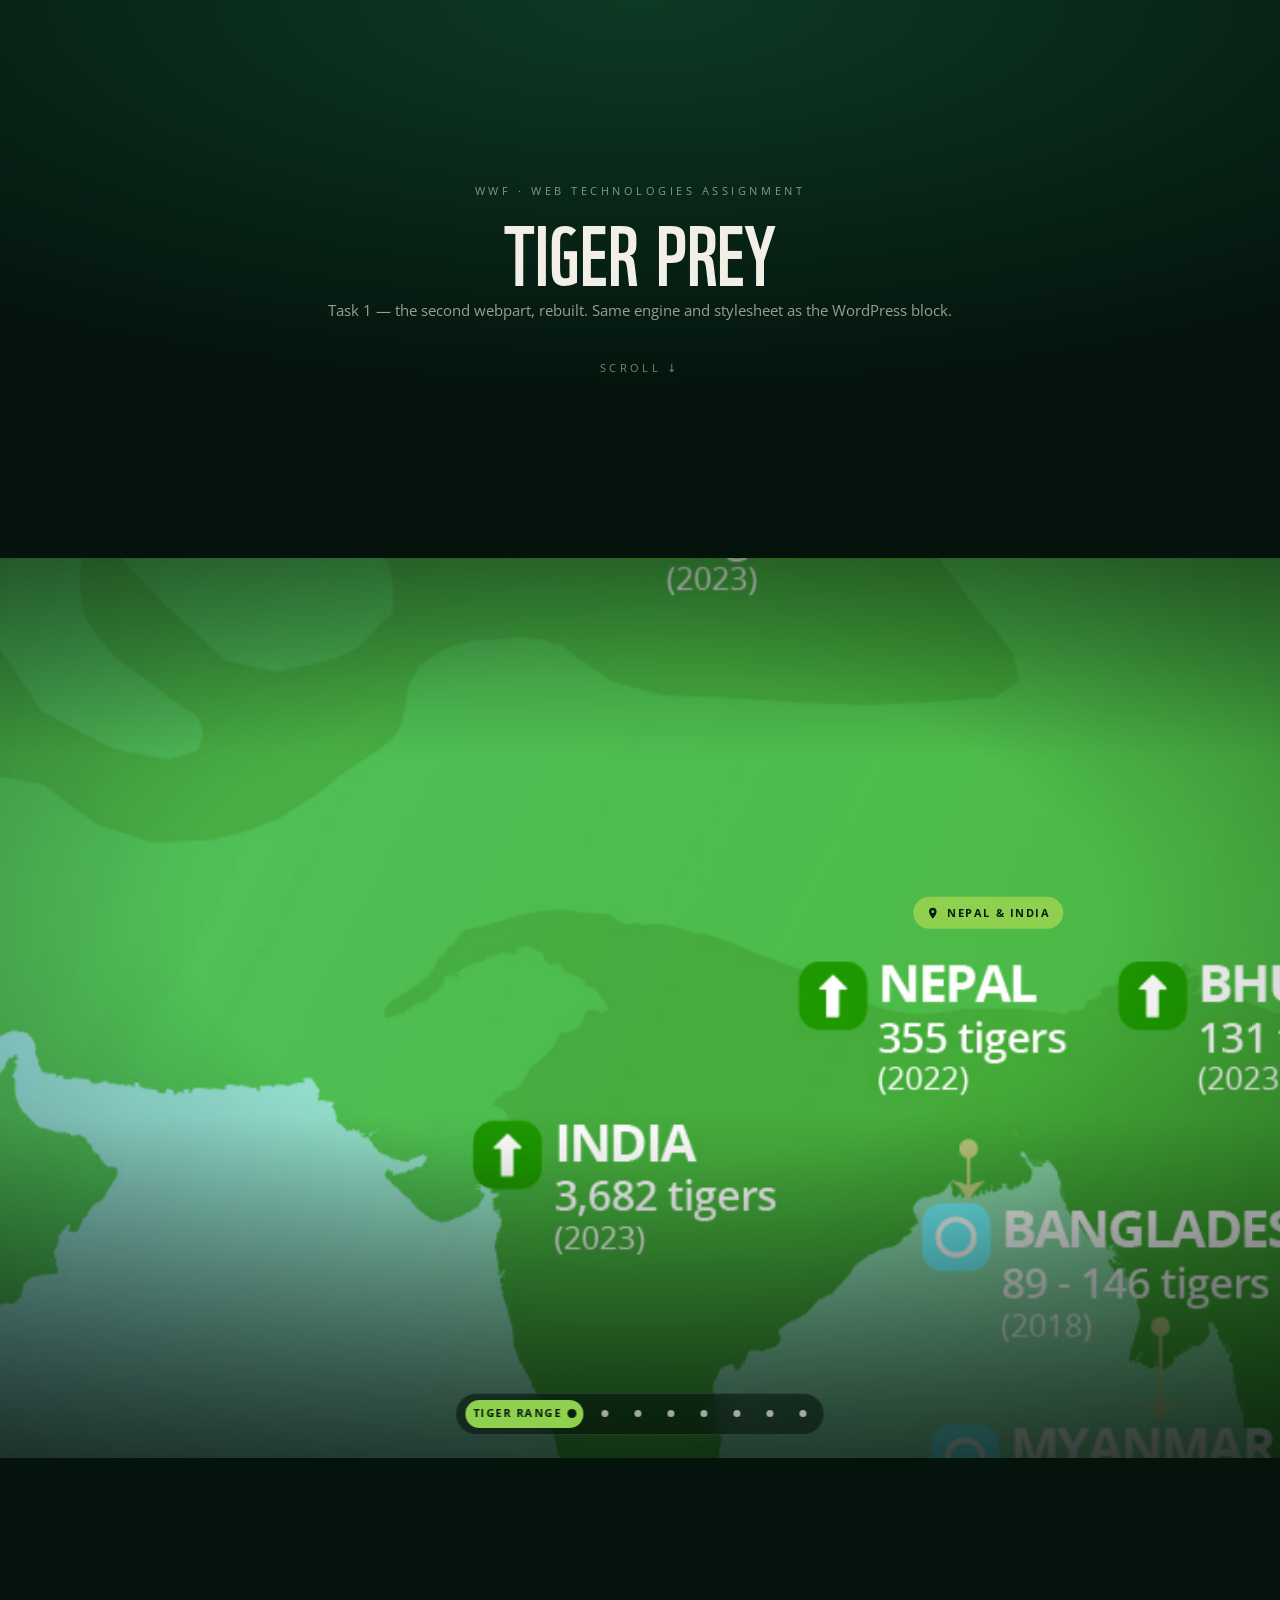
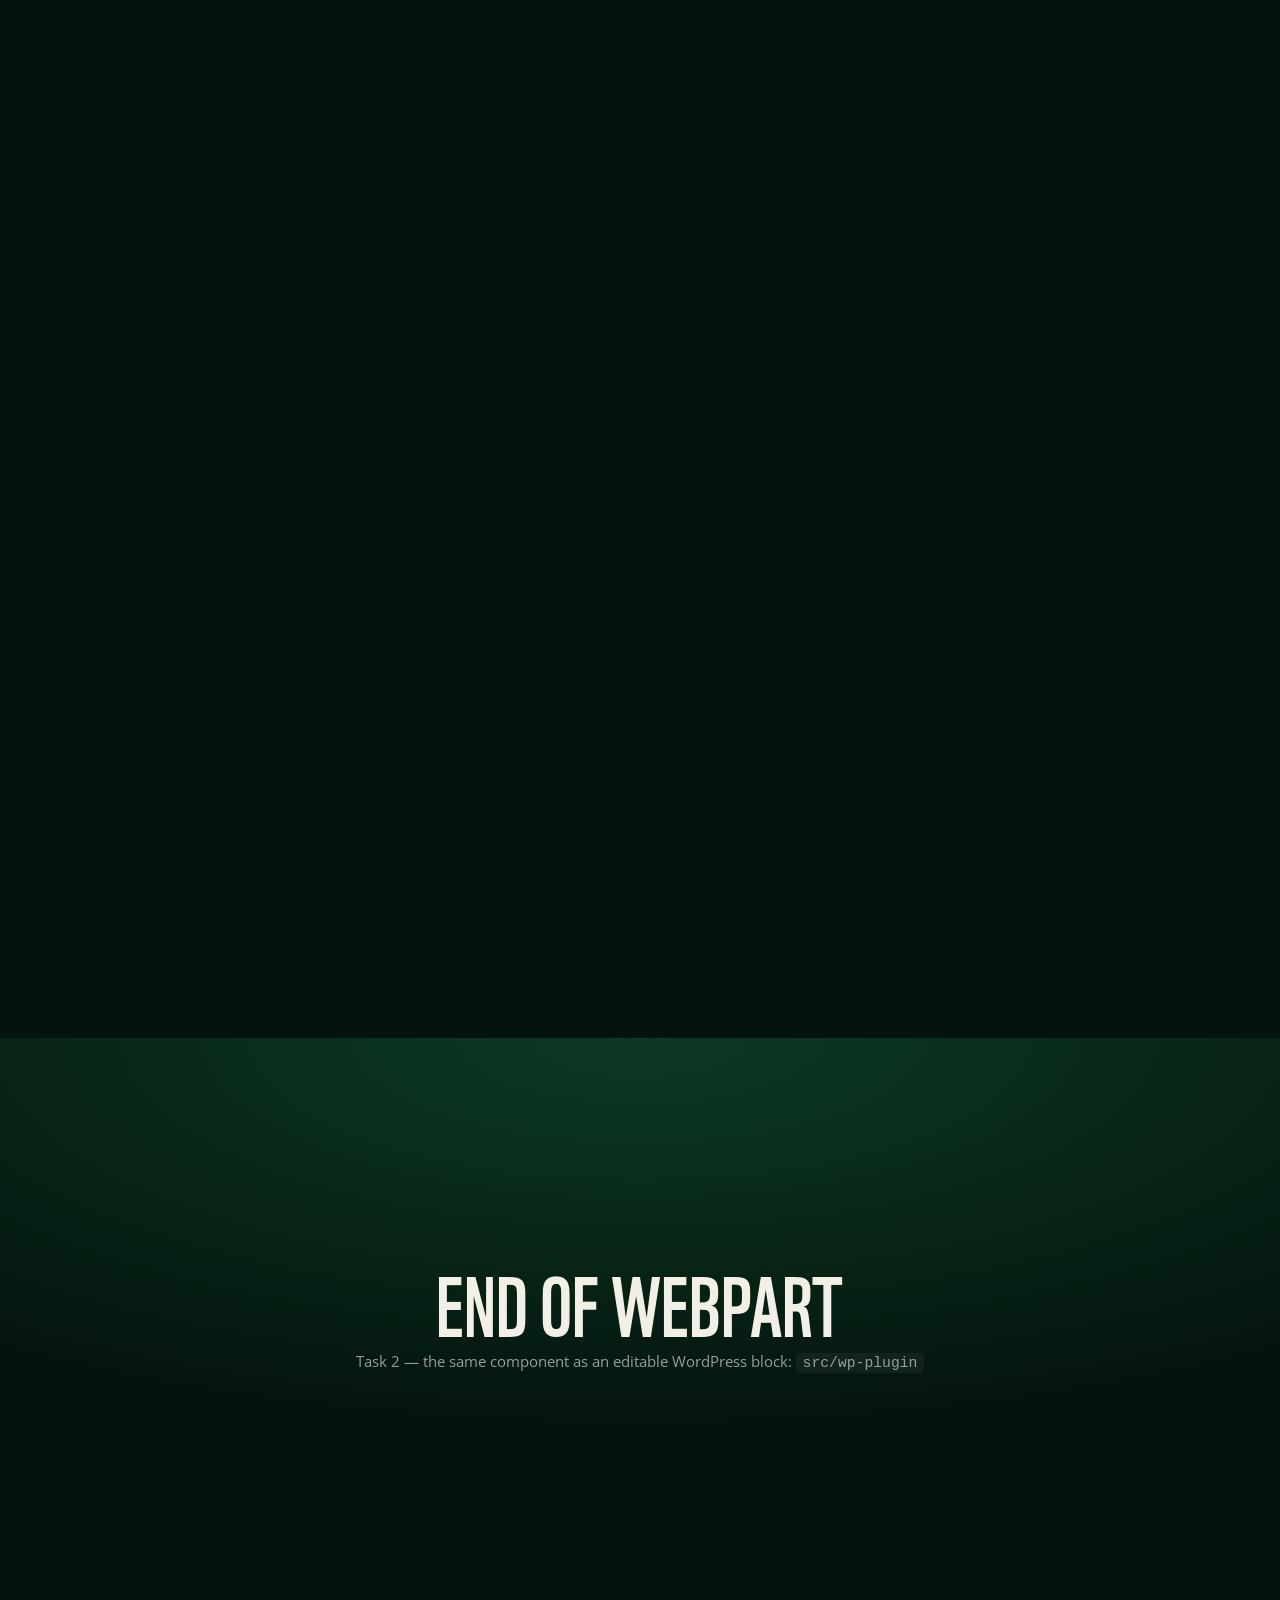
==== commit cbca698b: "add" ====
--- a/src/standalone/index.html
+++ b/src/standalone/index.html
@@ -3,547 +3,262 @@
 <head>
 <meta charset="UTF-8">
 <meta name="viewport" content="width=device-width, initial-scale=1">
-<title>Tiger Range Countries — Scroll-Map Webpart (WWF assignment rebuild)</title>
-<meta name="description" content="Recreation of the 'Tiger Range Countries' scrollpoints webpart from WWF's tiger-prey Shorthand story. Single file, zero dependencies.">
+<title>Tiger Range Countries — scroll-map webpart</title>
+<meta name="description" content="Scroll-driven map webpart rebuilt from WWF's tiger-prey Shorthand story. GSAP ScrollTrigger, sharing one stylesheet and one engine with the WordPress block.">
 
 <!--
-  ============================================================================
-  TASK 1 — Standalone rebuild of the 2nd webpart from:
-  https://wwftigers.shorthandstories.com/tiger-prey-why-theyre-crucial-to-ecosystems-across-asia/
-
-  Layer model (same as the original Shorthand "Scrollpoints" section):
-    1. A sticky, full-viewport STAGE holding the map image.
-    2. A traveling SPOTLIGHT FRAME — one element whose giant hard box-shadow
-       IS the dim and whose body IS the bright window (a real hole, so
-       alignment with the map is pixel-perfect by construction).
-    3. CARDS scrolling over the stage; an IntersectionObserver band at
-       mid-viewport decides the active card.
-
-  ANIMATION ENGINE — two modes (URL ?mode=… or data-mode on the section):
-
-    · cinematic (default) — our own take, beyond the original:
-        - every animated value (camera x/y/zoom + frame box/opacity) runs
-          through a frame-rate-independent exponential SPRING in one rAF
-          loop, so animations are INTERRUPTIBLE: scroll back mid-flight and
-          the camera simply re-targets — no CSS-transition restarts, no jumps;
-        - the map PUSHES IN toward each hotspot on desktop (zoom ≈1.05–1.45),
-          biased away from the card so the region stays visible; on mobile it
-          flies fully to the region (zoom up to 2.6);
-        - the spotlight emits a soft GLOW PULSE when it arrives;
-        - a PROGRESS RAIL (right edge) shows position and jumps to any point;
-        - the rAF loop self-suspends when every spring settles — zero idle cost.
-
-    · faithful — exact original behaviour: CSS 0.8s ease spotlight travel,
-      no desktop zoom. Kept one query-param away for the fidelity comparison:
-      index.html?mode=faithful
-
-  Measured values (docs/01-WEBPART-ANALYSIS.md): dim #000 @ .5 · frame 4px
-  solid #2a6788 · travel .8s · card #fff @ .85, radius .5em · text #000 ·
-  links #1155cc · headings "WWF" font, uppercase, 160%→180%, lh 1.2 · body
-  Open Sans 17→22px · rhythm 85vh/50vh/30vh/20vh.
-  ============================================================================
+  ══════════════════════════════════════════════════════════════════════════
+  TASK 1 — "Tiger Range Countries" scroll-map webpart
+  Reference: https://wwftigers.shorthandstories.com/tiger-prey-why-theyre-crucial-to-ecosystems-across-asia/
+
+  THREE FILES, and two of them are shared byte-for-byte with the CMS block:
+    scrollmap.css  ==  wp-plugin/wwf-scrollmap/style.css
+    scrollmap.js   ==  wp-plugin/wwf-scrollmap/view.js
+    index.html     ==  what wp-plugin/wwf-scrollmap/render.php prints
+  That is the architecture in one line: this file was written to be CMS
+  output, so nothing had to change when it became a block.
+
+  DEPENDENCY: GSAP 3.13 + ScrollTrigger, vendored locally (~115KB) so the demo
+  runs offline. Justification in docs/00-PLAN.md §2 — short version: the hard
+  part here is scrubbed, interruptible, resize-correct scroll animation, and
+  that is precisely what ScrollTrigger exists for.
+
+  DATA CONTRACT — everything the engine needs is in data- attributes:
+    on the section : data-tgr, data-focal="x% y%", data-paws/markers/rail
+    on each .step  : data-side, data-zoom, data-label, data-hotspot='{x,y,w,h}'
+  Hotspots are percentages of the MAP IMAGE, so they survive any viewport and
+  any image rendition. They are the original's own coordinates, extracted from
+  its DOM (docs/01-WEBPART-ANALYSIS.md §2).
+  ══════════════════════════════════════════════════════════════════════════
 -->
 
 <link rel="preconnect" href="https://fonts.googleapis.com">
 <link rel="preconnect" href="https://fonts.gstatic.com" crossorigin>
 <link href="https://fonts.googleapis.com/css2?family=Open+Sans:ital,wght@0,400;0,600;0,700;1,400&display=swap" rel="stylesheet">
+<link rel="stylesheet" href="scrollmap.css">
 
 <style>
-/* ===========================================================================
-   0. Reset + fonts
-   ======================================================================== */
-*, *::before, *::after { box-sizing: border-box; margin: 0; padding: 0; }
-
-@font-face {
-  font-family: "WWF";
-  src: url("assets/wwf.woff") format("woff");
-  font-weight: 100 900;
-  font-style: normal;
-  font-display: swap;
-}
-
-html { scroll-behavior: smooth; }
-
-body {
-  font-family: "Open Sans", "Segoe UI", Arial, sans-serif;
-  color: #000;
-  background: #fff;
-  font-size: 17px;
-  -webkit-font-smoothing: antialiased;
-  -moz-osx-font-smoothing: grayscale;
-}
-@media (min-width: 620px)  { body { font-size: 18px; } }
-@media (min-width: 1100px) { body { font-size: 20px; } }
-@media (min-width: 1600px) { body { font-size: 22px; } }
-
-img { max-width: 100%; display: block; }
-
-.visually-hidden {
-  position: absolute; width: 1px; height: 1px; overflow: hidden;
-  clip-path: inset(50%); white-space: nowrap;
-}
-
-/* ===========================================================================
-   1. Demo scaffolding (not part of the webpart)
-   ======================================================================== */
-.demo-band {
-  min-height: 60vh;
-  display: grid; place-content: center; text-align: center;
-  background: #06281c; color: #fff; padding: 8vh 24px;
-}
-.demo-band h1 {
-  font-family: "WWF", sans-serif; font-weight: 400;
-  text-transform: uppercase; font-size: clamp(2.6rem, 7vw, 5.5rem);
-  line-height: 1.05; letter-spacing: .01em;
-}
-.demo-band p { opacity: .75; margin-top: 1em; font-size: .9em; }
-
-/* ===========================================================================
-   2. The webpart — .scrollmap
-   ======================================================================== */
-.scrollmap {
-  --dim: rgba(0, 0, 0, 0.5);
-  --hl-color: #2a6788;
-  --hl-border: 4px;
-  --hl-speed: 0.8s;
-  --card-bg: rgba(255, 255, 255, 0.85);
-  --tip-bg: #06281c;
-
-  position: relative;
-  background: #71bd5f;
-}
-
-/* --- 2.1 Sticky viewport + stage ---------------------------------------- */
-.scrollmap__viewport {
-  position: sticky;
-  top: 0;
-  height: 100vh;
-  height: 100dvh;
-  overflow: hidden;
-}
-
-.scrollmap__stage {
-  position: absolute;
-  inset: 0;                            /* no-JS fallback: fill the viewport */
-  transform-origin: 0 0;
-  transition: transform 0.9s cubic-bezier(0.4, 0, 0.2, 1);  /* faithful mode */
-  will-change: transform;
-}
-/* cinematic mode: the spring loop owns every animated property */
-.scrollmap--cinematic .scrollmap__stage,
-.scrollmap--cinematic .scrollmap__frame { transition: none; }
-
-.scrollmap__map {
-  position: absolute; inset: 0;
-  width: 100%; height: 100%;
-  object-fit: cover;
-  object-position: 50% 50%;
-}
-
-/* --- 2.2 The spotlight frame --------------------------------------------- */
-.scrollmap__frame {
-  position: absolute;
-  left: 40%; top: 40%; width: 20%; height: 20%;
-  outline: var(--hl-border) solid var(--hl-color);
-  box-shadow: 0 0 0 200vmax var(--dim);
-  opacity: 0;
-  pointer-events: none;
-  transition:
-    left   var(--hl-speed) ease,
-    top    var(--hl-speed) ease,
-    width  var(--hl-speed) ease,
-    height var(--hl-speed) ease,
-    opacity 0.5s ease;
-}
-.scrollmap__frame.is-active { opacity: 1; }
-
-/* arrival glow: replayed by re-adding .is-arrive (cinematic mode only) */
-.scrollmap__frame::after {
-  content: "";
-  position: absolute; inset: calc(-1 * var(--hl-border));
-  opacity: 0;
-  pointer-events: none;
-}
-.scrollmap__frame.is-arrive::after {
-  animation: scrollmap-pulse 0.9s ease-out forwards;
-}
-@keyframes scrollmap-pulse {
-  0% {
-    opacity: 1;
-    box-shadow:
-      0 0 0 2px  color-mix(in srgb, var(--hl-color) 90%, transparent),
-      0 0 26px 8px color-mix(in srgb, var(--hl-color) 55%, transparent);
+  /* Demo scaffolding only — NOT part of the webpart. In the CMS the theme
+     owns everything outside the block. */
+  *, *::before, *::after { box-sizing: border-box; }
+  body { margin: 0; background: #04140d; color: #f2efe6;
+         font-family: "Open Sans", system-ui, "Segoe UI", Arial, sans-serif; }
+  @font-face {
+    font-family: "WWF"; src: url("assets/wwf.woff") format("woff");
+    font-weight: 100 900; font-style: normal; font-display: swap;
   }
-  100% {
-    opacity: 0;
-    box-shadow:
-      0 0 0 18px color-mix(in srgb, var(--hl-color) 0%, transparent),
-      0 0 44px 18px color-mix(in srgb, var(--hl-color) 0%, transparent);
+  .demo {
+    min-height: 62vh; display: grid; place-content: center; text-align: center;
+    padding: 12vh 24px; gap: 14px;
+    background: radial-gradient(120% 100% at 50% 0%, #0d3a24 0%, #04140d 70%);
   }
-}
-
-/* --- 2.3 Hover/focus hotspot pins (bonus) -------------------------------- */
-.scrollmap__pin {
-  position: absolute;
-  background: transparent; border: 0; cursor: pointer;
-  border-radius: 8px;
-}
-.scrollmap__pin:hover,
-.scrollmap__pin:focus-visible {
-  outline: 2px dashed rgba(255, 255, 255, 0.9);
-  outline-offset: 2px;
-}
-.scrollmap__pin .tip {
-  position: absolute;
-  bottom: calc(100% + 10px); left: 0;
-  min-width: 180px; max-width: 240px;
-  background: var(--tip-bg); color: #fff;
-  text-align: left; font-size: 14px; line-height: 1.45;
-  padding: 10px 12px; border-radius: 8px;
-  box-shadow: 0 6px 20px rgba(0, 0, 0, 0.35);
-  opacity: 0; visibility: hidden; translate: 0 6px;
-  transition: opacity 0.25s ease, translate 0.25s ease, visibility 0.25s;
-  pointer-events: none;
-  z-index: 5;
-}
-.scrollmap__pin .tip strong { display: block; font-size: 15px; margin-bottom: 2px; }
-.scrollmap__pin .tip em { font-style: normal; opacity: .75; font-size: 12.5px; display: block; margin-top: 3px; }
-.scrollmap__pin[data-tip="left"] .tip { left: auto; right: 0; }
-.scrollmap__pin:hover .tip,
-.scrollmap__pin:focus-visible .tip { opacity: 1; visibility: visible; translate: 0 0; }
-
-/* --- 2.4 Progress rail (cinematic, ≥900px) -------------------------------
-   Built by JS from the points; sits inside the sticky viewport so it only
-   exists while the webpart is on screen.                                   */
-.scrollmap__rail {
-  position: absolute;
-  right: 18px; top: 50%;
-  translate: 0 -50%;
-  display: flex; flex-direction: column; gap: 10px;
-  padding: 12px 8px;
-  background: rgba(0, 0, 0, 0.28);
-  border-radius: 999px;
-  backdrop-filter: blur(4px);
-  z-index: 6;
-}
-.scrollmap__rail button {
-  width: 10px; height: 10px;
-  border-radius: 50%;
-  border: 0; padding: 0; cursor: pointer;
-  background: rgba(255, 255, 255, 0.45);
-  transition: transform 0.25s ease, background 0.25s ease;
-  position: relative;
-}
-.scrollmap__rail button:hover,
-.scrollmap__rail button:focus-visible { background: #fff; transform: scale(1.25); }
-.scrollmap__rail button[aria-current="true"] { background: #fff; transform: scale(1.45); }
-.scrollmap__rail button .lbl {
-  position: absolute; right: calc(100% + 12px); top: 50%;
-  translate: 0 -50%;
-  background: rgba(0, 0, 0, 0.75); color: #fff;
-  font-size: 12px; line-height: 1; white-space: nowrap;
-  padding: 6px 10px; border-radius: 6px;
-  opacity: 0; visibility: hidden;
-  transition: opacity 0.2s ease;
-  pointer-events: none;
-}
-.scrollmap__rail button:hover .lbl,
-.scrollmap__rail button:focus-visible .lbl { opacity: 1; visibility: visible; }
-@media (max-width: 899px) { .scrollmap__rail { display: none; } }
-html:not(.js) .scrollmap__rail { display: none; }
-
-/* --- 2.5 The scrolling cards ---------------------------------------------- */
-.scrollmap__points {
-  position: relative; z-index: 3;
-  margin-top: -100vh;
-  margin-top: -100dvh;
-  padding-bottom: 20vh;
-}
-
-.scrollmap__point {
-  display: grid;
-  grid-template-columns: repeat(12, 1fr);
-  column-gap: 24px;
-  max-width: 1560px;
-  margin-inline: auto;
-  padding: 50vh 40px 30vh;
-}
-.scrollmap__point:first-child { padding-top: 85vh; }
-
-.card                                    { grid-column: 4 / span 6; }
-.scrollmap__point[data-align="left"]  .card { grid-column: 1 / span 6; }
-.scrollmap__point[data-align="right"] .card { grid-column: 7 / span 6; }
-
-/* Reveal: card lifts in with a springy ease; children stagger.
-   (The original shows cards statically — this is a deliberate enhancement,
-   disabled under prefers-reduced-motion.)                                  */
-.card {
-  background: var(--card-bg);
-  border-radius: 0.5em;
-  padding: 20px 28px;
-  opacity: 0;
-  transform: translateY(30px) scale(0.985);
-  transition: opacity 0.65s ease, transform 0.75s cubic-bezier(0.22, 1, 0.36, 1);
-}
-.card > * {
-  opacity: 0;
-  transform: translateY(14px);
-  transition: opacity 0.55s ease, transform 0.6s cubic-bezier(0.22, 1, 0.36, 1);
-}
-.card > *:nth-child(2) { transition-delay: 0.07s; }
-.card > *:nth-child(3) { transition-delay: 0.14s; }
-.card > *:nth-child(4) { transition-delay: 0.21s; }
-.card.is-revealed,
-.card.is-revealed > * { opacity: 1; transform: none; }
-html:not(.js) .card,
-html:not(.js) .card > * { opacity: 1; transform: none; }
-
-.card h2 {
-  font-family: "WWF", sans-serif;
-  font-weight: 400;
-  text-transform: uppercase;
-  font-size: 160%;
-  line-height: 1.2;
-  margin: 0.4em 0 0.3em;
-}
-.card p { margin: 0.5em 0; }
-.card em { font-style: italic; }
-.card a { color: #1155cc; text-decoration: underline; }
-.card a:hover { text-decoration: none; }
-
-.card figure { margin: 0.9em 0 0.4em; }
-.card figure img { width: 100%; height: auto; border-radius: 2px; }
-.card figcaption {
-  margin-top: 0.25em;
-  text-align: center;
-  opacity: 0.6;
-  font-size: 72%;
-  line-height: 1.4;
-}
-
-/* --- 2.6 Responsive -------------------------------------------------------- */
-@media (min-width: 1100px) {
-  .card { padding: 24px 32px; }
-  .card h2 { font-size: 180%; }
-}
-@media (max-width: 899px) {
-  .scrollmap__point { padding-left: 16px; padding-right: 16px; }
-  .card,
-  .scrollmap__point[data-align="left"] .card,
-  .scrollmap__point[data-align="right"] .card { grid-column: 1 / span 10; }
-  .scrollmap__frame { outline-width: 3px; }
-}
-@media (max-width: 619px) {
-  .card,
-  .scrollmap__point[data-align="left"] .card,
-  .scrollmap__point[data-align="right"] .card { grid-column: 1 / -1; }
-  .card { padding: 16px 20px; }
-}
-
-/* --- 2.7 Motion safety ------------------------------------------------------ */
-@media (prefers-reduced-motion: reduce) {
-  html { scroll-behavior: auto; }
-  .scrollmap__stage,
-  .scrollmap__frame,
-  .card, .card > *,
-  .scrollmap__pin .tip,
-  .scrollmap__rail button { transition: none !important; }
-  .scrollmap__frame.is-arrive::after { animation: none; }
-  .card, .card > * { opacity: 1; transform: none; }
-}
+  .demo h1 {
+    font-family: "WWF", "Arial Narrow", sans-serif; font-weight: 400;
+    text-transform: uppercase; font-size: clamp(2.4rem, 8vw, 5rem);
+    line-height: .92; margin: 0;
+  }
+  .demo p { margin: 0; opacity: .62; font-size: .92rem; }
+  .demo .kicker { letter-spacing: .32em; text-transform: uppercase;
+                  font-size: 11px; opacity: .55; }
+  .demo .cue { margin-top: 26px; font-size: 11px; letter-spacing: .3em;
+               text-transform: uppercase; opacity: .5; }
+  .demo code { background: rgba(255,255,255,.08); padding: 2px 7px; border-radius: 5px; }
 </style>
 </head>
 <body>
 
-<!-- ══ Demo scaffolding: scroll runway before the webpart ══ -->
-<header class="demo-band">
-  <h1>Tiger prey</h1>
-  <p>Webpart rebuild demo — scroll down ↓ &nbsp;·&nbsp; append ?mode=faithful for the exact-original behaviour</p>
+<header class="demo">
+  <p class="kicker">WWF · Web technologies assignment</p>
+  <h1>Tiger&nbsp;prey</h1>
+  <p>Task&nbsp;1 — the second webpart, rebuilt. Same engine and stylesheet as the WordPress block.</p>
+  <p class="cue">Scroll ↓</p>
 </header>
 
-<!-- ═══════════════════════════════════════════════════════════════════════
-     THE WEBPART — markup contract shared with the CMS block (render.php):
-     content in elements, behaviour config in data-* attributes.
-     data-mode: cinematic (default) | faithful
-     ════════════════════════════════════════════════════════════════════ -->
-<section class="scrollmap" id="tiger-range-map" data-scrollmap data-mode="cinematic" aria-label="Tiger range countries — scroll-driven map">
-
-  <div class="scrollmap__viewport">
-    <div class="scrollmap__stage">
-      <img class="scrollmap__map" src="assets/map.jpg"
-           width="2561" height="1224" fetchpriority="high"
-           alt="Stylised map of Asia titled 'Tiger range countries', showing tiger populations and trends per country. Full data follows this map as text.">
-
-      <!-- Bonus hover hotspots over the baked-in labels (editable repeater in the CMS) -->
-      <button class="scrollmap__pin" style="left:84.5%; top:12.5%; width:11%; height:10%;" type="button">
-        <span class="tip"><strong>Russia</strong> 750 tigers, including cubs (2022) <em>Trend increasing ↑</em></span>
-        <span class="visually-hidden">Russia tiger data</span>
-      </button>
-      <button class="scrollmap__pin" style="left:53.5%; top:19.5%; width:12%; height:8%;" type="button">
-        <span class="tip"><strong>Kazakhstan</strong> 0 tigers (2023) <em>Tiger reintroduction location ◎</em></span>
-        <span class="visually-hidden">Kazakhstan tiger data</span>
-      </button>
-      <button class="scrollmap__pin" style="left:74.5%; top:19.5%; width:8.5%; height:8%;" type="button">
-        <span class="tip"><strong>China</strong> 60 tigers (2023) <em>Trend increasing ↑</em></span>
-        <span class="visually-hidden">China tiger data</span>
-      </button>
-      <button class="scrollmap__pin" style="left:58.5%; top:43.5%; width:7%; height:8%;" type="button">
-        <span class="tip"><strong>Nepal</strong> 355 tigers (2022) <em>Trend increasing ↑</em></span>
-        <span class="visually-hidden">Nepal tiger data</span>
-      </button>
-      <button class="scrollmap__pin" style="left:65.5%; top:43.5%; width:7.5%; height:8%;" type="button">
-        <span class="tip"><strong>Bhutan</strong> 131 tigers (2023) <em>Trend increasing ↑</em></span>
-        <span class="visually-hidden">Bhutan tiger data</span>
-      </button>
-      <button class="scrollmap__pin" style="left:51%; top:50.5%; width:7%; height:9%;" type="button">
-        <span class="tip"><strong>India</strong> 3,682 tigers (2023) <em>Trend increasing ↑</em></span>
-        <span class="visually-hidden">India tiger data</span>
-      </button>
-      <button class="scrollmap__pin" style="left:61%; top:54.5%; width:10%; height:7.5%;" type="button">
-        <span class="tip"><strong>Bangladesh</strong> 89–146 tigers (2018) <em>Trend not determined ○</em></span>
-        <span class="visually-hidden">Bangladesh tiger data</span>
-      </button>
-      <button class="scrollmap__pin" style="left:61.5%; top:64.5%; width:8.5%; height:9%;" type="button">
-        <span class="tip"><strong>Myanmar</strong> Minimum of 22 tigers (2018) <em>Trend not determined ○</em></span>
-        <span class="visually-hidden">Myanmar tiger data</span>
-      </button>
-      <button class="scrollmap__pin" style="left:71%; top:59.5%; width:9.5%; height:8%;" type="button">
-        <span class="tip"><strong>Thailand</strong> 179–223 tigers (2024) <em>Trend increasing ↑</em></span>
-        <span class="visually-hidden">Thailand tiger data</span>
-      </button>
-      <button class="scrollmap__pin" data-tip="left" style="left:86%; top:55%; width:9%; height:6.5%;" type="button">
-        <span class="tip"><strong>Lao PDR</strong> 0 wild tigers <em>Historic range</em></span>
-        <span class="visually-hidden">Lao PDR tiger data</span>
-      </button>
-      <button class="scrollmap__pin" data-tip="left" style="left:86%; top:63.5%; width:9%; height:6.5%;" type="button">
-        <span class="tip"><strong>Vietnam</strong> 0 wild tigers <em>Historic range</em></span>
-        <span class="visually-hidden">Vietnam tiger data</span>
-      </button>
-      <button class="scrollmap__pin" data-tip="left" style="left:86%; top:71.5%; width:9.5%; height:6.5%;" type="button">
-        <span class="tip"><strong>Cambodia</strong> 0 wild tigers <em>Historic range</em></span>
-        <span class="visually-hidden">Cambodia tiger data</span>
-      </button>
-      <button class="scrollmap__pin" style="left:70%; top:76.5%; width:9%; height:8%;" type="button">
-        <span class="tip"><strong>Malaysia</strong> Less than 150 tigers (2021) <em>Trend decreasing ↓</em></span>
-        <span class="visually-hidden">Malaysia tiger data</span>
-      </button>
-      <button class="scrollmap__pin" style="left:71%; top:86.5%; width:11%; height:8%;" type="button">
-        <span class="tip"><strong>Indonesia</strong> 400 tigers (2018) <em>Trend not determined ○</em></span>
-        <span class="visually-hidden">Indonesia tiger data</span>
-      </button>
-
-      <div class="scrollmap__frame" aria-hidden="true"></div>
+
+<!-- ══════════════════════ THE WEBPART ══════════════════════ -->
+<section class="tgr"
+         data-tgr
+         data-focal="0 50"
+         data-paws="on" data-markers="on" data-rail="on"
+         aria-label="Tiger range countries — scroll-driven map">
+
+  <!-- The pinned visual stage. Markers, paw trail, chapter rail and the
+       spotlight's corner ticks are created by scrollmap.js, so the template
+       below stays pure content. -->
+  <div class="tgr__stage">
+    <div class="tgr__camera">
+      <img class="tgr__map" src="assets/map.jpg" width="2561" height="1224"
+           fetchpriority="high"
+           alt="Illustrated map of Asia titled Tiger Range Countries, showing each country's wild tiger population and whether the trend is increasing, stable, decreasing or undetermined. The full figures follow as a table.">
     </div>
-    <!-- progress rail is injected here by JS (cinematic mode) -->
+
+    <div class="tgr__grade" aria-hidden="true"></div>
+    <div class="tgr__frame" aria-hidden="true"></div>
+
+    <div class="tgr__chip" aria-hidden="true">
+      <svg viewBox="0 0 24 24"><path fill="currentColor" d="M12 2a7 7 0 0 0-7 7c0 5 7 13 7 13s7-8 7-13a7 7 0 0 0-7-7zm0 9.5A2.5 2.5 0 1 1 12 6.5a2.5 2.5 0 0 1 0 5z"/></svg>
+      <span class="tgr__chip-t"></span>
+    </div>
+
+    <div class="tgr__bar" aria-hidden="true"></div>
   </div>
 
-  <div class="scrollmap__points">
-
-    <!-- 1 · intro — no hotspot: map fully bright -->
-    <article class="scrollmap__point" data-align="center" data-label="Intro">
-      <div class="card">
-        <p>We talk a lot about <em>tiger prey</em>, but what animals do tigers eat?</p>
-        <p>The most important tiger prey are often ungulates, which are mammals with hooves, such as large deer, wild cattle, and wild pigs. Let’s take a look at some of the places where tiger prey are found.</p>
-      </div>
-    </article>
-
-    <!-- 2 · Sambar deer — India/Nepal -->
-    <article class="scrollmap__point" data-align="right"
+  <!-- The cards. One .step per chapter; the order here is the scroll order. -->
+  <div class="tgr__steps">
+
+    <!-- 0 · opening ------------------------------------------------------ -->
+    <article class="step step--wide" data-side="right" data-label="Tiger range">
+      <div class="step__pin">
+        <div class="card">
+        <span class="eyebrow">Tiger range countries</span>
+        <p class="h2 title">
+          <span class="w"><span>What do</span></span>
+          <span class="w"><span>tigers eat?</span></span>
+        </p>
+        <p class="lede">We talk a lot about <em>tiger prey</em> — but what animals do tigers actually eat?</p>
+        <p class="lede">The most important tiger prey are ungulates: mammals with hooves, such as large deer, wild cattle and wild pigs. Scroll on to travel to some of the places where tiger prey are found.</p>
+        </div>
+      </div>
+    </article>
+
+    <!-- 1 · Sambar deer -------------------------------------------------- -->
+    <article class="step" data-side="right" data-label="India &amp; Nepal" data-zoom="1"
              data-hotspot='{"x":48.5,"y":43,"w":17.1,"h":39.3}'>
-      <div class="card">
-        <h2>Sambar deer</h2>
-        <p>Sambar deer are one of the most important tiger prey species. They are often abundant in tiger reserves in India and Nepal. They can also be found across Southeast Asia but are much rarer in the region due to hunting. The IUCN lists sambar deer as Vulnerable.</p>
-        <figure>
-          <img src="assets/sambar.jpg" loading="lazy" width="1400" height="890"
-               alt="A sambar deer foal standing beside its mother in dry grassland.">
+      <div class="step__pin">
+        <div class="card">
+        <div class="card__meta"><span class="card__num">01</span><span class="card__region">India &amp; Nepal</span></div>
+        <p class="h2"><span class="w"><span>Sambar</span></span><span class="w"><span>deer</span></span></p>
+        <span class="card__status" data-level="vulnerable">IUCN · Vulnerable</span>
+        <p>Sambar deer are one of the most important tiger prey species. They are often abundant in tiger reserves in India and Nepal. They can also be found across Southeast Asia, but are much rarer there due to hunting.</p>
+        <figure>
+          <div class="card__shot">
+            <img src="assets/sambar.jpg" loading="lazy" width="1400" height="890"
+                 alt="A sambar deer foal resting its head against its mother in dry grassland.">
+          </div>
           <figcaption>Sambar foal and its mother in Ranthambore Tiger Reserve, India © Martin Harvey / WWF</figcaption>
         </figure>
-      </div>
-    </article>
-
-    <!-- 3 · Wild pig — Sumatra -->
-    <article class="scrollmap__point" data-align="left"
+        </div>
+      </div>
+    </article>
+
+    <!-- 2 · Wild pig ----------------------------------------------------- -->
+    <article class="step" data-side="left" data-label="Sumatra, Indonesia" data-zoom="1"
              data-hotspot='{"x":66.5,"y":79.4,"w":20,"h":20.6}'>
-      <div class="card">
-        <h2>Wild pig</h2>
-        <p>Wild pigs are the most widely distributed tiger prey species and can be commonly found across Asia and occur in every landscape in which tigers are found. On the island of Sumatra (Indonesia) they are one of the most important tiger prey species. Female wild pig can have up to two litters of piglets per year, with 4-8 piglets per litter.</p>
-        <figure>
-          <img src="assets/wildpig.jpg" loading="lazy" width="1400" height="933"
-               alt="A wild boar walking through forest undergrowth.">
-          <figcaption>Wild boar have brown fur that provides excellent camouflage in the forest. © Ola Jennersten / WWF-Sweden</figcaption>
-        </figure>
-      </div>
-    </article>
-
-    <!-- 4 · Banteng — Thailand -->
-    <article class="scrollmap__point" data-align="right"
+      <div class="step__pin">
+        <div class="card">
+        <div class="card__meta"><span class="card__num">02</span><span class="card__region">Sumatra, Indonesia</span></div>
+        <p class="h2"><span class="w"><span>Wild pig</span></span></p>
+        <span class="card__status" data-level="least">IUCN · Least concern</span>
+        <p>Wild pigs are the most widely distributed tiger prey species, occurring in every landscape in which tigers are found. On Sumatra they are one of the most important prey species of all. A female can have up to two litters a year, of four to eight piglets each.</p>
+        <figure>
+          <div class="card__shot">
+            <img src="assets/wildpig.jpg" loading="lazy" width="1400" height="933"
+                 alt="A wild boar and three striped piglets walking across bare forest floor.">
+          </div>
+          <figcaption>Wild boar have brown fur that provides excellent camouflage in the forest © Ola Jennersten / WWF-Sweden</figcaption>
+        </figure>
+        </div>
+      </div>
+    </article>
+
+    <!-- 3 · Banteng ------------------------------------------------------ -->
+    <article class="step" data-side="right" data-label="Thailand" data-zoom="1"
              data-hotspot='{"x":66.2,"y":55.5,"w":14,"h":18.3}'>
-      <div class="card">
-        <h2>Banteng</h2>
-        <p>One of the larger tiger prey species is the banteng, these are large wild cattle and are classified as Endangered by the IUCN. Historic hunting and a current snaring crisis in Southeast Asia have caused a decline in their populations. In Thailand, there are signs of hope with populations increasing.</p>
-        <figure>
-          <img src="assets/banteng.jpg" loading="lazy" width="1200" height="803"
-               alt="A male banteng, a large brown wild ox, standing in forest clearing.">
-          <figcaption>A male banteng photographed in Kuiburi National Park, Thailand. © Wayuphong Jitvijak / WWF-Greater Mekong</figcaption>
-        </figure>
-        <p>A <a href="https://www.sciencedirect.com/science/article/pii/S2351989424002166" target="_blank" rel="noopener">recently published paper</a> showed that banteng populations in Huai Kha Khaeng, in the core of Thailand’s Western Forest Complex and the most important site for tigers in Southeast Asia, have doubled in the past 15 years. This is a result of strong law enforcement and a long-term investment into protection of a source tiger site.</p>
-      </div>
-    </article>
-
-    <!-- 5 · Bukhara deer — Kazakhstan -->
-    <article class="scrollmap__point" data-align="right"
+      <div class="step__pin">
+        <div class="card">
+        <div class="card__meta"><span class="card__num">03</span><span class="card__region">Thailand</span></div>
+        <p class="h2"><span class="w"><span>Banteng</span></span></p>
+        <span class="card__status" data-level="endangered">IUCN · Endangered</span>
+        <p>One of the largest tiger prey species: banteng are wild cattle, classified as Endangered. Historic hunting and a current snaring crisis across Southeast Asia have driven their populations down — but in Thailand there are signs of hope.</p>
+        <p>A <a href="https://www.sciencedirect.com/science/article/pii/S2351989424002166" target="_blank" rel="noopener">recently published paper</a> showed banteng in Huai Kha Khaeng have doubled in 15 years, on the back of strong law enforcement and long-term investment in protecting a source tiger site.</p>
+        <figure>
+          <div class="card__shot">
+            <img src="assets/banteng.jpg" loading="lazy" width="1200" height="803"
+                 alt="A male banteng, a large dark wild ox with white stockings, standing in a forest clearing.">
+          </div>
+          <figcaption>A male banteng in Kuiburi National Park, Thailand © Wayuphong Jitvijak / WWF-Greater Mekong</figcaption>
+        </figure>
+        </div>
+      </div>
+    </article>
+
+    <!-- 4 · Bukhara deer ------------------------------------------------- -->
+    <article class="step" data-side="left" data-label="Kazakhstan" data-zoom="1"
              data-hotspot='{"x":52,"y":16,"w":15.5,"h":20}'>
-      <div class="card">
-        <h2>Bukhara deer</h2>
-        <p>In Central Asia a different set of species are important for tiger prey including bukhara deer. This is the Central Asian subspecies of the widespread red deer and populations are increasing thanks to conservation efforts. Restoring healthy bukhara deer numbers will be key to the success of a landmark tiger reintroduction project in the country. Tigers became extinct in Kazakhstan over 70 years ago and are planned to be reintroduced in the next few years.</p>
-        <figure>
-          <img src="assets/bukhara.jpg" loading="lazy" width="1400" height="841"
-               alt="A herd of bukhara deer running across an open plain after release.">
-          <figcaption>Newly released bukhara deer, Kazakhstan. © WWF</figcaption>
-        </figure>
-      </div>
-    </article>
-
-    <!-- 6 · Nilgai — India -->
-    <article class="scrollmap__point" data-align="right"
+      <div class="step__pin">
+        <div class="card">
+        <div class="card__meta"><span class="card__num">04</span><span class="card__region">Kazakhstan</span></div>
+        <p class="h2"><span class="w"><span>Bukhara</span></span><span class="w"><span>deer</span></span></p>
+        <span class="card__status">Central Asian red deer</span>
+        <p>In Central Asia a different set of species matters. Bukhara deer — the Central Asian subspecies of red deer — are increasing thanks to conservation work. Restoring healthy numbers is key to a landmark reintroduction: tigers went extinct in Kazakhstan over 70 years ago, and are planned to return within a few years.</p>
+        <figure>
+          <div class="card__shot">
+            <img src="assets/bukhara.jpg" loading="lazy" width="1400" height="841"
+                 alt="A herd of bukhara deer moving across dry open plain after release.">
+          </div>
+          <figcaption>Newly released bukhara deer, Kazakhstan © WWF</figcaption>
+        </figure>
+        </div>
+      </div>
+    </article>
+
+    <!-- 5 · Nilgai ------------------------------------------------------- -->
+    <article class="step" data-side="right" data-label="India" data-zoom="1"
              data-hotspot='{"x":46.2,"y":42,"w":17.7,"h":33.9}'>
-      <div class="card">
-        <h2>Nilgai</h2>
-        <p>Commonly found in India, Nilgai are the largest antelope found in Asia. Their thin legs, large torso, wide neck, and small head make them unique. Mostly found in India and some parts of Nepal, this tiger prey weighs in at roughly 100-288 kg depending whether it’s male or female.</p>
-        <figure>
-          <img src="assets/nilgai.jpg" loading="lazy" width="1400" height="933"
-               alt="A nilgai antelope standing alert in golden grassland.">
-          <figcaption>Nilgai spotted in Ranthambore Tiger Reserve, India. © Ola Jennersten / WWF-Sweden</figcaption>
-        </figure>
-      </div>
-    </article>
-
-    <!-- 7 · Chital — India/Nepal/Bangladesh -->
-    <article class="scrollmap__point" data-align="left"
+      <div class="step__pin">
+        <div class="card">
+        <div class="card__meta"><span class="card__num">05</span><span class="card__region">India</span></div>
+        <p class="h2"><span class="w"><span>Nilgai</span></span></p>
+        <span class="card__status" data-level="least">IUCN · Least concern</span>
+        <p>Nilgai are the largest antelope in Asia. Thin legs, a large torso, a wide neck and a small head make them unmistakable. Found mostly in India and parts of Nepal, they weigh roughly 100–288&nbsp;kg depending on sex.</p>
+        <figure>
+          <div class="card__shot">
+            <img src="assets/nilgai.jpg" loading="lazy" width="1400" height="933"
+                 alt="A nilgai antelope standing alert in golden grassland.">
+          </div>
+          <figcaption>Nilgai in Ranthambore Tiger Reserve, India © Ola Jennersten / WWF-Sweden</figcaption>
+        </figure>
+        </div>
+      </div>
+    </article>
+
+    <!-- 6 · Chital ------------------------------------------------------- -->
+    <article class="step" data-side="left" data-label="Nepal &amp; India" data-zoom="1"
              data-hotspot='{"x":56.4,"y":40.7,"w":11.4,"h":14.8}'>
-      <div class="card">
-        <h2>Chital</h2>
-        <p>Also known as spotted deer, chital are an important and abundant prey species for tigers in India and Nepal. They can also be found in Bangladesh and Bhutan and are listed as Least Concern by the IUCN.</p>
-        <figure>
-          <img src="assets/chital.jpg" loading="lazy" width="1400" height="1078"
-               alt="A chital, or spotted deer, captured on a night camera trap.">
-          <figcaption>Chital recorded on camera traps set up to monitor wildlife in the Khata Corridor, Nepal. © DoFSC / WWF Nepal</figcaption>
-        </figure>
-      </div>
-    </article>
-
-    <!-- 8 · outro — no hotspot: camera glides home, dim lifts -->
-    <article class="scrollmap__point" data-align="center" data-label="Outro">
-      <div class="card">
-        <p>These are just a few examples of the many tiger prey species, other important ungulates for tigers in parts of their range include gaur, roe deer, sika deer, hog deer, muntjac, barasingha, and eld’s deer.</p>
+      <div class="step__pin">
+        <div class="card">
+        <div class="card__meta"><span class="card__num">06</span><span class="card__region">Nepal &amp; India</span></div>
+        <p class="h2"><span class="w"><span>Chital</span></span></p>
+        <span class="card__status" data-level="least">IUCN · Least concern</span>
+        <p>Also known as spotted deer, chital are an important and abundant prey species for tigers in India and Nepal. They are also found in Bangladesh and Bhutan.</p>
+        <figure>
+          <div class="card__shot">
+            <img src="assets/chital.jpg" loading="lazy" width="1400" height="1078"
+                 alt="A chital, or spotted deer, caught on a night-time camera trap.">
+          </div>
+          <figcaption>Chital on a camera trap in the Khata Corridor, Nepal © DoFSC / WWF Nepal</figcaption>
+        </figure>
+        </div>
+      </div>
+    </article>
+
+    <!-- 7 · closing ------------------------------------------------------ -->
+    <article class="step step--wide" data-side="left" data-label="And many more">
+      <div class="step__pin">
+        <div class="card">
+        <span class="eyebrow">And many more</span>
+        <p class="h2 title"><span class="w"><span>Six of many</span></span></p>
+        <p class="lede">These are just a few of the many tiger prey species. Other important ungulates across the tiger's range include gaur, roe deer, sika deer, hog deer, muntjac, barasingha and eld's deer.</p>
+        </div>
       </div>
     </article>
 
   </div>
 
-  <!-- Accessible alternative for the data baked into the map artwork -->
-  <table class="visually-hidden">
-    <caption>Tiger range countries: population and trend</caption>
+  <!-- The map's data is baked into the artwork as pixels, so it is invisible
+       to screen readers — the original ships alt="". This table fixes that. -->
+  <table class="tgr__sr">
+    <caption>Tiger range countries: wild tiger population and trend</caption>
     <thead><tr><th>Country</th><th>Wild tigers</th><th>Survey year</th><th>Trend</th></tr></thead>
     <tbody>
       <tr><td>Russia</td><td>750 (including cubs)</td><td>2022</td><td>Increasing</td></tr>
@@ -558,283 +273,21 @@
       <tr><td>Lao PDR</td><td>0 wild tigers</td><td>—</td><td>Historic range</td></tr>
       <tr><td>Vietnam</td><td>0 wild tigers</td><td>—</td><td>Historic range</td></tr>
       <tr><td>Cambodia</td><td>0 wild tigers</td><td>—</td><td>Historic range</td></tr>
-      <tr><td>Malaysia</td><td>Less than 150</td><td>2021</td><td>Decreasing</td></tr>
+      <tr><td>Malaysia</td><td>Fewer than 150</td><td>2021</td><td>Decreasing</td></tr>
       <tr><td>Indonesia</td><td>400</td><td>2018</td><td>Not determined</td></tr>
     </tbody>
   </table>
 </section>
-
-<!-- ══ Demo scaffolding after the webpart ══ -->
-<footer class="demo-band">
+<!-- ════════════════════ END OF THE WEBPART ════════════════════ -->
+
+
+<footer class="demo">
   <h1>End of webpart</h1>
-  <p>Rebuilt for the WWF web technologies assignment — Task 1.</p>
+  <p>Task&nbsp;2 — the same component as an editable WordPress block: <code>src/wp-plugin</code></p>
 </footer>
 
-<script>
-/* ===========================================================================
-   Scroll engine v2 — zero dependencies.
-
-   Modes per instance (data-mode attr, overridable with ?mode=):
-     cinematic — spring-driven camera (desktop push-in + mobile fly-to),
-                 spring-driven spotlight, arrival pulse, progress rail.
-     faithful  — the original's exact behaviour: CSS 0.8s spotlight travel,
-                 no desktop zoom (mobile camera still applies, CSS-eased).
-
-   The spring is exponential smoothing:  v += (target − v)·(1 − e^(−rate·dt))
-   — frame-rate independent, naturally interruptible (a new target simply
-   redirects the curve, no restart), and the rAF loop suspends itself when
-   every value settles within epsilon: zero cost while the user reads.
-   ======================================================================== */
-(function () {
-  'use strict';
-  document.documentElement.classList.add('js');
-
-  var REDUCED = window.matchMedia('(prefers-reduced-motion: reduce)');
-  var MOBILE  = window.matchMedia('(max-width: 899px)');
-  var URL_MODE = null;
-  try { URL_MODE = new URLSearchParams(location.search).get('mode'); } catch (e) {}
-
-  document.querySelectorAll('[data-scrollmap]').forEach(initScrollmap);
-
-  function initScrollmap(root) {
-    if (root.dataset.scrollmapReady) return;
-    root.dataset.scrollmapReady = '1';
-
-    var viewport = root.querySelector('.scrollmap__viewport');
-    var stage    = root.querySelector('.scrollmap__stage');
-    var mapImg   = root.querySelector('.scrollmap__map');
-    var frame    = root.querySelector('.scrollmap__frame');
-    var points   = Array.prototype.slice.call(root.querySelectorAll('.scrollmap__point'));
-    if (!viewport || !stage || !mapImg || !frame || !points.length) return;
-
-    var mode = URL_MODE || root.dataset.mode || 'cinematic';
-    var cinematic = mode !== 'faithful' && !REDUCED.matches;
-    root.classList.toggle('scrollmap--cinematic', cinematic);
-
-    var layout = null;   // stage cover geometry {vw,vh,w,h,x,y}
-    var active = -1;
-
-    /* ---- geometry ----------------------------------------------------- */
-    function layoutStage() {
-      var vw = viewport.clientWidth, vh = viewport.clientHeight;
-      var iw = mapImg.naturalWidth  || 2561;
-      var ih = mapImg.naturalHeight || 1224;
-      var s  = Math.max(vw / iw, vh / ih);
-      var w  = iw * s, h = ih * s;
-      var x  = (vw - w) / 2, y = (vh - h) / 2;
-      layout = { vw: vw, vh: vh, w: w, h: h, x: x, y: y };
-      stage.style.width  = w + 'px';
-      stage.style.height = h + 'px';
-      stage.style.left   = x + 'px';
-      stage.style.top    = y + 'px';
-      retarget();                      // camera targets depend on geometry
-    }
-
-    function hotspotOf(point) {
-      if (!point || !point.dataset.hotspot) return null;
-      try { return JSON.parse(point.dataset.hotspot); } catch (e) { return null; }
-    }
-    function alignOf(point) { return (point && point.dataset.align) || 'center'; }
-
-    /* ---- camera target -------------------------------------------------
-       transform-origin is 0 0, so a stage-local point p renders at
-       stagePos + t + k·p. Solve t so the hotspot centre lands on the focal
-       point; clamp so the scaled stage always covers the viewport.        */
-    function cameraFor(spot, align) {
-      if (!layout || !spot) return { x: 0, y: 0, k: 1 };
-      var L = layout;
-      var bw = spot.w / 100 * L.w, bh = spot.h / 100 * L.h;
-      var cx = (spot.x + spot.w / 2) / 100 * L.w;
-      var cy = (spot.y + spot.h / 2) / 100 * L.h;
-      var k, fx, fy;
-      if (MOBILE.matches) {
-        k  = Math.min(0.9 * L.vw / bw, 0.55 * L.vh / bh);
-        k  = Math.max(1, Math.min(k, 2.6));
-        fx = L.vw * 0.5;
-        fy = L.vh * 0.38;              /* card slides in below */
-      } else {
-        /* desktop push-in: modest zoom, focal biased AWAY from the card
-           column so the spotlighted region never hides behind the card   */
-        k  = Math.min(0.55 * L.vw / bw, 0.6 * L.vh / bh);
-        k  = Math.max(1.06, Math.min(k, 1.45));
-        fx = L.vw * (align === 'right' ? 0.36 : align === 'left' ? 0.64 : 0.5);
-        fy = L.vh * 0.5;
-      }
-      var tx = fx - k * cx - L.x;
-      var ty = fy - k * cy - L.y;
-      tx = Math.min(Math.max(tx, L.vw - L.x - k * L.w), -L.x);
-      ty = Math.min(Math.max(ty, L.vh - L.y - k * L.h), -L.y);
-      return { x: tx, y: ty, k: k };
-    }
-
-    /* ---- spring system (cinematic) ------------------------------------ */
-    var cur = { cx: 0, cy: 0, ck: 1, fx: 40, fy: 40, fw: 20, fh: 20, fo: 0 };
-    var tgt = { cx: 0, cy: 0, ck: 1, fx: 40, fy: 40, fw: 20, fh: 20, fo: 0 };
-    var RATE = { c: 3.4, f: 5.2, o: 6 };          /* 1/s — settle ≈ 0.9/0.6s */
-    var rafId = 0, lastT = 0, stepCount = 0, watchdog = 0;
-
-    function springStart() {
-      if (!rafId) { lastT = performance.now(); rafId = requestAnimationFrame(springStep); }
-      /* rAF can be starved (hidden/prerendered pages, headless capture):
-         if no frame ran shortly after a retarget, snap to the target so the
-         page is never stuck mid-animation. Real browsers never hit this.   */
-      clearTimeout(watchdog);
-      var seen = stepCount;
-      watchdog = setTimeout(function () {
-        if (stepCount === seen) {
-          for (var k in tgt) cur[k] = tgt[k];
-          render();
-        }
-      }, 250);
-    }
-    function springStep(now) {
-      stepCount++;
-      var dt = (now - lastT) / 1000;
-      lastT = now;
-      if (!(dt > 0)) dt = 1 / 60;      /* guard zero/negative/NaN timestamps */
-      dt = Math.min(dt, 0.05);         /* clamp tab-switch jumps              */
-      var settled = true;
-      for (var key in tgt) {
-        var rate = key === 'fo' ? RATE.o : key[0] === 'c' ? RATE.c : RATE.f;
-        var next = cur[key] + (tgt[key] - cur[key]) * (1 - Math.exp(-rate * dt));
-        if (Math.abs(tgt[key] - next) > (key === 'ck' || key === 'fo' ? 0.001 : 0.05)) settled = false;
-        else next = tgt[key];
-        cur[key] = next;
-      }
-      render();
-      rafId = settled ? 0 : requestAnimationFrame(springStep);
-    }
-    function render() {
-      stage.style.transform = (cur.ck === 1 && cur.cx === 0 && cur.cy === 0)
-        ? '' : 'translate(' + cur.cx + 'px,' + cur.cy + 'px) scale(' + cur.ck + ')';
-      frame.style.left    = cur.fx + '%';
-      frame.style.top     = cur.fy + '%';
-      frame.style.width   = cur.fw + '%';
-      frame.style.height  = cur.fh + '%';
-      frame.style.opacity = cur.fo;
-    }
-    function pulse() {
-      frame.classList.remove('is-arrive');
-      void frame.offsetWidth;                       /* restart the keyframe */
-      frame.classList.add('is-arrive');
-    }
-
-    /* Cinematic target setter — interruptible by design: scrolling mid-
-       flight just replaces tgt and the springs bend toward it.            */
-    function setCinematicTargets(spot, align) {
-      var cam = cameraFor(spot, align);
-      tgt.cx = cam.x; tgt.cy = cam.y; tgt.ck = cam.k;
-      if (spot) {
-        if (cur.fo < 0.02) {                        /* appear in place      */
-          cur.fx = spot.x; cur.fy = spot.y; cur.fw = spot.w; cur.fh = spot.h;
-        }
-        tgt.fx = spot.x; tgt.fy = spot.y; tgt.fw = spot.w; tgt.fh = spot.h;
-        tgt.fo = 1;
-        pulse();
-      } else {
-        tgt.fo = 0;
-      }
-      springStart();
-    }
-
-    /* ---- faithful mode: the original's CSS-transition behaviour ------- */
-    function moveFrameFaithful(spot) {
-      if (!spot) { frame.classList.remove('is-active'); return; }
-      var wasHidden = !frame.classList.contains('is-active');
-      if (wasHidden) {
-        frame.style.transition = 'none';
-        setFrameBox(spot);
-        void frame.offsetWidth;
-        frame.style.transition = '';
-      } else {
-        setFrameBox(spot);
-      }
-      frame.classList.add('is-active');
-    }
-    function setFrameBox(spot) {
-      frame.style.left   = spot.x + '%';
-      frame.style.top    = spot.y + '%';
-      frame.style.width  = spot.w + '%';
-      frame.style.height = spot.h + '%';
-    }
-    function applyCameraFaithful(spot) {
-      if (!layout) return;
-      if (!MOBILE.matches || !spot) { stage.style.transform = ''; return; }
-      var cam = cameraFor(spot, 'center');
-      stage.style.transform = 'translate(' + cam.x + 'px,' + cam.y + 'px) scale(' + cam.k + ')';
-    }
-
-    /* ---- shared retarget (called on activate + resize) ----------------- */
-    function retarget() {
-      var point = points[active];
-      var spot  = hotspotOf(point);
-      if (cinematic) {
-        setCinematicTargets(spot, alignOf(point));
-      } else {
-        moveFrameFaithful(spot);
-        applyCameraFaithful(spot);
-      }
-    }
-
-    /* ---- activation band ------------------------------------------------ */
-    var io = new IntersectionObserver(function (entries) {
-      entries.forEach(function (entry) {
-        if (entry.isIntersecting) activate(points.indexOf(entry.target));
-      });
-    }, { rootMargin: '-42% 0px -42% 0px', threshold: 0 });
-    points.forEach(function (p) { io.observe(p); });
-
-    function activate(i) {
-      if (i === active) return;
-      active = i;
-      points.forEach(function (p, j) { p.classList.toggle('is-active', j === i); });
-      railDots.forEach(function (d, j) { d.setAttribute('aria-current', j === i ? 'true' : 'false'); });
-      retarget();
-    }
-
-    /* ---- progress rail (cinematic desktop) ------------------------------ */
-    var railDots = [];
-    if (cinematic) {
-      var rail = document.createElement('nav');
-      rail.className = 'scrollmap__rail';
-      rail.setAttribute('aria-label', 'Map story progress');
-      points.forEach(function (p, i) {
-        var label = p.dataset.label
-          || (p.querySelector('h2') ? p.querySelector('h2').textContent : 'Point ' + (i + 1));
-        var b = document.createElement('button');
-        b.type = 'button';
-        b.setAttribute('aria-current', 'false');
-        b.innerHTML = '<span class="lbl"></span><span class="visually-hidden"></span>';
-        b.querySelector('.lbl').textContent = label;
-        b.querySelector('.visually-hidden').textContent = 'Go to: ' + label;
-        b.addEventListener('click', function () {
-          var card = p.querySelector('.card') || p;
-          card.scrollIntoView({ behavior: REDUCED.matches ? 'auto' : 'smooth', block: 'center' });
-        });
-        rail.appendChild(b);
-        railDots.push(b);
-      });
-      viewport.appendChild(rail);
-    }
-
-    /* ---- card reveal ------------------------------------------------------ */
-    var reveal = new IntersectionObserver(function (entries) {
-      entries.forEach(function (entry) {
-        entry.target.classList.toggle('is-revealed', entry.isIntersecting);
-      });
-    }, { rootMargin: '0px 0px -10% 0px', threshold: 0.05 });
-    points.forEach(function (p) {
-      var card = p.querySelector('.card');
-      if (card) reveal.observe(card);
-    });
-
-    /* ---- resize / orientation / URL-bar / breakpoint --------------------- */
-    if (mapImg.complete && mapImg.naturalWidth) layoutStage();
-    else mapImg.addEventListener('load', layoutStage);
-    new ResizeObserver(layoutStage).observe(viewport);
-    MOBILE.addEventListener('change', function () { layoutStage(); });
-  }
-})();
-</script>
+<script src="vendor/gsap.min.js"></script>
+<script src="vendor/ScrollTrigger.min.js"></script>
+<script src="scrollmap.js"></script>
 </body>
 </html>
--- a/src/standalone/scrollmap.css
+++ b/src/standalone/scrollmap.css
@@ -0,0 +1,550 @@
+/* ===========================================================================
+   WWF "Tiger Range Countries" — scroll-map webpart
+   ---------------------------------------------------------------------------
+   This file is SHARED VERBATIM with the WordPress block
+   (src/wp-plugin/wwf-scrollmap/style.css). The standalone demo and the CMS
+   render the same markup, so they can share the same stylesheet and the same
+   engine (scrollmap.js / view.js).
+
+   Layout model
+     .tgr                 tall scroll container
+     .tgr__stage          position:sticky, 100dvh — everything visual lives here
+       .tgr__camera       the transformed layer (translate + scale) = "the camera"
+         .tgr__map        the map artwork
+         .tgr__markers    pins, counter-scaled so they keep a constant size
+       .tgr__grade        vignette / colour grade
+       .tgr__frame        the spotlight window — positioned in SCREEN space
+       .tgr__paws         animated paw trail — also screen space
+       .tgr__rail         chapter rail
+     .tgr__steps          the scrolling cards (pulled up over the stage)
+
+   Motion is owned by GSAP (see scrollmap.js). CSS only declares looks and the
+   no-JS fallback; there are no scroll-driven CSS transitions to keep in sync.
+   ======================================================================== */
+
+.tgr {
+  /* ---- design tokens (the CMS overwrites these per instance) ---------- */
+  --ink: #f2efe6;
+  --ink-dim: rgba(242, 239, 230, 0.66);
+  --forest: #04140d;
+  --forest-2: #07231a;
+  --accent: #8fd14f;
+  --accent-2: #e8b33a;
+  --frame: #ffffff;
+  --card-bg: rgba(7, 26, 17, 0.84);
+  --card-border: rgba(242, 239, 230, 0.16);
+  --dim: 0.62;
+  --radius: 18px;
+  --shadow: 0 30px 80px -30px rgba(0, 0, 0, 0.9);
+
+  position: relative;
+  background: var(--forest);
+  color: var(--ink);
+  font-family: "Open Sans", system-ui, "Segoe UI", Arial, sans-serif;
+  font-size: clamp(15px, 0.52vw + 13px, 19px);
+  line-height: 1.65;
+  -webkit-font-smoothing: antialiased;
+}
+
+.tgr *,
+.tgr *::before,
+.tgr *::after { box-sizing: border-box; }
+
+.tgr img { display: block; max-width: 100%; }
+
+.tgr__sr {
+  position: absolute; width: 1px; height: 1px;
+  overflow: hidden; clip-path: inset(50%); white-space: nowrap;
+}
+
+/* ===========================================================================
+   1. Stage + camera
+   ======================================================================== */
+
+.tgr__stage {
+  position: sticky;
+  top: 0;
+  height: 100vh;
+  height: 100dvh;
+  overflow: hidden;
+  background: var(--forest);
+}
+
+.tgr__camera {
+  position: absolute;
+  inset: 0;                                  /* no-JS fallback */
+  transform-origin: 0 0;
+  will-change: transform;
+  /* --inv = 1/scale. Children that must keep a constant on-screen size
+     (the map pins) multiply by it. One variable, no per-element maths. */
+  --inv: 1;
+}
+
+.tgr__map {
+  position: absolute; inset: 0;
+  width: 100%; height: 100%;
+  object-fit: cover;
+  object-position: var(--focal-x, 0%) var(--focal-y, 50%);
+}
+
+/* Colour grade + vignette: lifts the artwork and makes cream text readable.
+   Opacity is animated by GSAP between the wide shot and the close-ups. */
+.tgr__grade {
+  position: absolute; inset: 0;
+  pointer-events: none;
+  opacity: 0;
+  background:
+    radial-gradient(120% 90% at 50% 40%, transparent 30%, rgba(2, 12, 7, 0.55) 78%, rgba(2, 12, 7, 0.9) 100%),
+    linear-gradient(to bottom, rgba(2, 12, 7, 0.35), transparent 22%, transparent 62%, rgba(2, 12, 7, 0.6));
+}
+
+/* ===========================================================================
+   2. The spotlight window — screen space, so the card can never cover it
+   ======================================================================== */
+
+.tgr__frame {
+  position: absolute;
+  left: 0; top: 0;
+  width: 10px; height: 10px;                 /* GSAP writes real px */
+  border-radius: 14px;
+  opacity: 0;
+  pointer-events: none;
+  /* The giant hard shadow IS the dim; the element itself is a real hole,
+     so the bright region is pixel-aligned with the map by construction. */
+  box-shadow: 0 0 0 200vmax rgba(2, 12, 7, var(--dim));
+  outline: 2px solid var(--frame);
+  outline-offset: 0;
+}
+
+.tgr__frame::before {
+  content: "";
+  position: absolute;
+  inset: -10px;
+  border-radius: 22px;
+  border: 1px solid rgba(255, 255, 255, 0.28);
+  opacity: 0;
+}
+
+/* corner ticks — a viewfinder read, cheaper than a full border treatment */
+.tgr__corner {
+  position: absolute;
+  width: 20px; height: 20px;
+  border: 2px solid var(--accent);
+}
+.tgr__corner--tl { top: -2px;    left: -2px;  border-right: 0; border-bottom: 0; }
+.tgr__corner--tr { top: -2px;    right: -2px; border-left: 0;  border-bottom: 0; }
+.tgr__corner--bl { bottom: -2px; left: -2px;  border-right: 0; border-top: 0; }
+.tgr__corner--br { bottom: -2px; right: -2px; border-left: 0;  border-top: 0; }
+
+/* Region label chip, pinned to the top-left of the spotlight */
+.tgr__chip {
+  position: absolute;
+  left: 0; top: 0;
+  transform: translateY(-140%);
+  display: inline-flex; align-items: center; gap: 8px;
+  padding: 7px 13px;
+  border-radius: 999px;
+  background: var(--accent);
+  color: #06200f;
+  font-size: 11px; font-weight: 700;
+  letter-spacing: 0.14em; text-transform: uppercase;
+  white-space: nowrap;
+  opacity: 0;
+  pointer-events: none;
+}
+.tgr__chip svg { width: 13px; height: 13px; }
+
+/* ===========================================================================
+   3. Map pins (camera space, counter-scaled)
+   ======================================================================== */
+
+.tgr__marker {
+  position: absolute;
+  /* Counter-scale by 1/camera-scale so a pin stays the same size on screen
+     however far the camera pushes in. GSAP only ever touches the inner
+     element, so this transform is safe from being overwritten. */
+  transform: translate(-50%, -100%) scale(var(--inv));
+  transform-origin: 50% 100%;
+  pointer-events: none;
+}
+.tgr__marker-in { position: relative; opacity: 0; }
+.tgr__marker-dot {
+  position: relative;
+  display: grid; place-items: center;
+  width: 30px; height: 30px;
+  border-radius: 50% 50% 50% 6px;
+  rotate: 45deg;
+  background: var(--accent);
+  box-shadow: 0 6px 18px rgba(0, 0, 0, 0.45);
+}
+.tgr__marker-dot span {
+  rotate: -45deg;
+  font-size: 11px; font-weight: 800; color: #06200f;
+}
+.tgr__marker-ring {
+  position: absolute;
+  left: 50%; bottom: 0;
+  width: 30px; height: 30px;
+  translate: -50% 0;
+  border-radius: 50%;
+  border: 2px solid var(--accent);
+  opacity: 0;
+}
+
+/* ===========================================================================
+   4. Paw trail (screen space)
+   ======================================================================== */
+
+.tgr__paws {
+  position: absolute; inset: 0;
+  width: 100%; height: 100%;
+  pointer-events: none;
+  overflow: visible;
+}
+.tgr__paw {
+  fill: var(--ink);
+  opacity: 0;
+}
+
+/* ===========================================================================
+   5. Chapter rail + progress bar
+   ======================================================================== */
+
+.tgr__bar {
+  position: absolute;
+  left: 0; top: 0; height: 3px;
+  width: 100%;
+  transform: scaleX(0);
+  transform-origin: 0 50%;
+  background: linear-gradient(90deg, var(--accent), var(--accent-2));
+  z-index: 6;
+}
+
+/* Bottom-centred so it can never collide with a card on either side. */
+.tgr__rail {
+  position: absolute;
+  left: 50%; bottom: clamp(14px, 2.6vh, 30px);
+  translate: -50% 0;
+  z-index: 6;
+  display: flex; align-items: center; gap: 3px;
+  padding: 6px 9px;
+  border-radius: 999px;
+  background: rgba(3, 16, 10, 0.55);
+  border: 1px solid rgba(242, 239, 230, 0.12);
+  backdrop-filter: blur(10px);
+  -webkit-backdrop-filter: blur(10px);
+}
+.tgr__rail button {
+  display: flex; align-items: center; gap: 7px;
+  padding: 5px 8px;
+  background: none; border: 0; cursor: pointer;
+  color: var(--ink-dim);
+  font: inherit; font-size: 10.5px; font-weight: 700;
+  letter-spacing: 0.14em; text-transform: uppercase;
+  border-radius: 999px;
+  transition: color 0.3s ease, background 0.3s ease;
+}
+.tgr__rail button .t {
+  max-width: 0; overflow: hidden; white-space: nowrap;
+  transition: max-width 0.5s cubic-bezier(0.22, 1, 0.36, 1);
+}
+.tgr__rail button .d {
+  width: 7px; height: 7px; flex: none;
+  border-radius: 50%;
+  background: currentColor;
+  transition: transform 0.35s cubic-bezier(0.34, 1.56, 0.64, 1);
+}
+.tgr__rail button:hover,
+.tgr__rail button:focus-visible { color: var(--ink); }
+.tgr__rail button:hover .t,
+.tgr__rail button:focus-visible .t { max-width: 160px; }
+.tgr__rail button[aria-current="true"] { color: #06200f; background: var(--accent); }
+.tgr__rail button[aria-current="true"] .d { transform: scale(1.3); }
+.tgr__rail button[aria-current="true"] .t { max-width: 160px; }
+
+/* ===========================================================================
+   6. The scrolling cards
+   ======================================================================== */
+
+.tgr__steps {
+  position: relative;
+  z-index: 3;
+  margin-top: -100vh;
+  margin-top: -100dvh;
+}
+
+/* Each step is taller than the screen: the first ~92vh is the TRANSITION (old
+   card out → camera flies → new card in) and the rest is the HOLD, where the
+   card sits still and is read. */
+.step {
+  min-height: 140vh;
+  position: relative;
+}
+
+/* The card is pinned, not scrolled. That is what fixes the old bug where the
+   outgoing and incoming cards were both on screen while the camera had already
+   flown on: now one card sits at a fixed spot and they cross-fade in place, on
+   the same scrubbed timeline as the camera. */
+.step__pin {
+  position: sticky;
+  top: 0;
+  height: 100vh;
+  height: 100dvh;
+  display: grid;
+  grid-template-columns: repeat(12, 1fr);
+  align-items: center;
+  gap: 0 24px;
+  padding-inline: clamp(18px, 3.4vw, 60px);
+  max-width: 1760px;
+  margin-inline: auto;
+  pointer-events: none;            /* the map stays reachable underneath */
+}
+
+/* Default: card on the right, camera focuses the left half — and vice versa.
+   The split is what guarantees the card never sits on the spotlight. */
+.step .card                   { grid-column: 8 / span 5; pointer-events: auto; }
+.step[data-side="left"] .card { grid-column: 1 / span 5; }
+
+.card {
+  position: relative;
+  max-width: 480px;
+  padding: clamp(22px, 2vw, 34px);
+  border-radius: var(--radius);
+  background: var(--card-bg);
+  border: 1px solid var(--card-border);
+  box-shadow: var(--shadow);
+  backdrop-filter: blur(14px) saturate(1.1);
+  -webkit-backdrop-filter: blur(14px) saturate(1.1);
+
+  /* A card must never grow past the screen, whatever an editor writes in it.
+     Flex column + a shrinkable photo means the PHOTO gives up height first
+     and the text is never clipped — no max-height guesswork, no overflow. */
+  display: flex;
+  flex-direction: column;
+  max-height: 86vh;
+  /* Belt and braces: the photo shrinks first (flex), and anything that still
+     will not fit is clipped inside the rounded box rather than hanging out of
+     it. `will-change` keeps the cross-fade off the main thread. */
+  overflow: hidden;
+  will-change: transform, opacity;
+}
+
+.card__meta {
+  display: flex; align-items: center; gap: 10px;
+  margin-bottom: 14px;
+  font-size: 11px; font-weight: 700;
+  letter-spacing: 0.16em; text-transform: uppercase;
+  color: var(--accent);
+}
+.card__num {
+  display: grid; place-items: center;
+  width: 26px; height: 26px; flex: none;
+  border-radius: 50%;
+  border: 1px solid currentColor;
+  font-size: 11px;
+}
+.card__region { color: var(--ink-dim); }
+
+.card h2,
+.card .h2 {
+  font-family: "WWF", var(--head-fallback, "Arial Narrow"), system-ui, sans-serif;
+  font-weight: 400;
+  text-transform: uppercase;
+  font-size: clamp(1.9rem, 3.1vw, 3rem);
+  line-height: 0.98;
+  letter-spacing: 0.005em;
+  margin: 0 0 6px;
+}
+/* one line per word, so GSAP can stagger the reveal behind a mask */
+.card .w { display: block; overflow: hidden; }
+.card .w > span { display: block; }
+
+.card__status {
+  display: inline-block;
+  align-self: flex-start;        /* don't stretch in the flex column */
+  margin-bottom: 14px;
+  padding: 4px 10px;
+  border-radius: 999px;
+  border: 1px solid var(--card-border);
+  font-size: 10.5px; font-weight: 700;
+  letter-spacing: 0.12em; text-transform: uppercase;
+  color: var(--ink-dim);
+}
+.card__status[data-level="endangered"] { color: #ff8f6b; border-color: rgba(255, 143, 107, 0.4); }
+.card__status[data-level="vulnerable"] { color: var(--accent-2); border-color: rgba(232, 179, 58, 0.4); }
+.card__status[data-level="least"]      { color: var(--accent);   border-color: rgba(143, 209, 79, 0.4); }
+
+.card p { margin: 0 0 0.85em; color: var(--ink); }
+.card p:last-of-type { margin-bottom: 0; }
+.card em { font-style: italic; }
+.card a {
+  color: var(--accent);
+  text-underline-offset: 3px;
+  text-decoration-thickness: 1px;
+}
+
+.card figure {
+  margin: 18px 0 0;
+  display: flex; flex-direction: column;
+  min-height: 0;                 /* lets the figure shrink inside the flex card */
+}
+.card__shot {
+  position: relative;
+  overflow: hidden;
+  border-radius: 12px;
+  aspect-ratio: 16 / 10;
+  flex: 1 1 auto;
+  min-height: 78px;
+}
+.card__shot img {
+  width: 100%; height: 100%;
+  object-fit: cover;
+  will-change: transform;
+}
+.card figcaption {
+  margin-top: 9px;
+  font-size: 11.5px; line-height: 1.5;
+  color: var(--ink-dim);
+}
+
+/* ===========================================================================
+   7. Intro / outro steps — full-width, no card chrome
+   ======================================================================== */
+
+.step--wide .card {
+  grid-column: 6 / span 7;
+  max-width: 620px;
+}
+.step--wide[data-side="left"] .card { grid-column: 1 / span 7; }
+/* The map's own "TIGER RANGE COUNTRIES" title and legend live in the left
+   third of the artwork, so the opening and closing cards sit right. */
+.step--wide .lede {
+  font-size: clamp(1.05rem, 1.35vw, 1.4rem);
+  line-height: 1.55;
+}
+.step--wide .eyebrow {
+  display: block;
+  align-self: flex-start;
+  margin-bottom: 18px;
+  font-size: 11px; font-weight: 700;
+  letter-spacing: 0.3em; text-transform: uppercase;
+  color: var(--accent);
+}
+.step--wide .title {
+  font-family: "WWF", var(--head-fallback, "Arial Narrow"), system-ui, sans-serif;
+  font-weight: 400; text-transform: uppercase;
+  font-size: clamp(2.6rem, 6vw, 5.4rem);
+  line-height: 0.92;
+  margin: 0 0 20px;
+}
+
+/* Short laptop screens: tighten the padding too, not just the photo. */
+@media (min-width: 900px) and (max-height: 960px) {
+  .card { padding: 22px 26px; }
+  .card figure { margin-top: 14px; }
+}
+@media (min-width: 900px) and (max-height: 780px) {
+  .card h2, .card .h2 { font-size: clamp(1.6rem, 2.4vw, 2.2rem); }
+  .card { font-size: 0.95em; }
+}
+
+/* ===========================================================================
+   8. Responsive — the card becomes a bottom sheet, camera aims high
+   ======================================================================== */
+
+/* Phones: the card becomes a bottom sheet capped at 60vh, and the camera
+   aims into the clear band above it (see freeArea() in scrollmap.js). The cap
+   is what guarantees the spotlight is never hidden behind the text. */
+/* ===========================================================================
+   8. Phones — the map gets its own window, the cards become a carousel
+   ---------------------------------------------------------------------------
+   Vertical stacking wasted the screen: a tall card pushed the map to a strip.
+   So below 900px the stage becomes a 50vh map window stuck to the top, and the
+   cards are PINNED in the 50vh below it and slide HORIZONTALLY — in from the
+   right, out to the left — one at a time. The map is therefore visible and
+   zoomed for the whole scroll, and the card can never reach it: the two areas
+   are separate boxes, not stacked flow.
+   ======================================================================== */
+
+@media (max-width: 899px) {
+  .tgr__stage  { height: 45vh; height: 45dvh; }
+  .tgr__steps  { margin-top: -45vh; margin-top: -45dvh; }
+
+  .step { min-height: 135vh; }
+
+  .step__pin,
+  .step--wide .step__pin {
+    top: 45vh; top: 45dvh;
+    height: 55vh; height: 55dvh;
+    grid-template-columns: 1fr;
+    align-items: start;
+    padding-inline: 13px;
+    padding-top: 12px;
+  }
+
+  .step .card,
+  .step[data-side="left"] .card,
+  .step--wide .card,
+  .step--wide[data-side="left"] .card {
+    grid-column: 1;
+    max-width: none;
+    max-height: 100%;
+    padding: 14px 16px;
+    font-size: 0.86em;
+    line-height: 1.45;
+  }
+
+  .card__meta   { margin-bottom: 7px; }
+  .card__status { margin-bottom: 8px; }
+  .card p       { margin-bottom: 0.7em; }
+  .card h2, .card .h2 { font-size: clamp(1.45rem, 6.2vw, 1.95rem); }
+  .card figure  { margin-top: 11px; }
+  .card__shot   { aspect-ratio: auto; flex: 1 1 auto; height: auto; min-height: 56px; }
+  .card figcaption { margin-top: 5px; font-size: 10px; line-height: 1.35; }
+
+  .step--wide .lede  { font-size: 0.98rem; }
+  .step--wide .title { font-size: clamp(1.9rem, 9vw, 2.8rem); }
+
+  .tgr__rail  { display: none; }        /* the card carousel owns the bottom */
+  .tgr__frame { border-radius: 12px; }
+  .tgr__corner { width: 15px; height: 15px; }
+  .tgr__chip  { font-size: 10px; padding: 6px 11px; }
+  .tgr__bar   { height: 2px; }
+}
+
+/* Shorter phones: tighten before anything has to be dropped. */
+@media (max-width: 899px) and (max-height: 790px) {
+  .step .card,
+  .step[data-side="left"] .card,
+  .step--wide .card { font-size: 0.83em; line-height: 1.42; padding: 12px 15px; }
+  .card__shot { min-height: 46px; }
+  .card h2, .card .h2 { font-size: clamp(1.35rem, 5.8vw, 1.8rem); }
+}
+
+/* Short phones: the caption goes first, then the photo. */
+@media (max-width: 899px) and (max-height: 700px) {
+  .card figcaption { display: none; }
+}
+@media (max-width: 899px) and (max-height: 620px) {
+  .card figure { display: none; }
+}
+
+}
+
+/* ===========================================================================
+   9. No-JS + reduced motion
+   ======================================================================== */
+
+.tgr:not(.is-ready) .tgr__frame,
+.tgr:not(.is-ready) .tgr__chip,
+.tgr:not(.is-ready) .tgr__paws { display: none; }
+
+.tgr:not(.is-ready) .tgr__steps { margin-top: 0; }
+.tgr:not(.is-ready) .tgr__stage { position: relative; }
+.tgr:not(.is-ready) .step { min-height: 0; padding-block: 8vh; }
+.tgr:not(.is-ready) .card { opacity: 1; transform: none; }
+
+@media (prefers-reduced-motion: reduce) {
+  .tgr__rail button .t,
+  .tgr__rail button .d { transition: none; }
+}
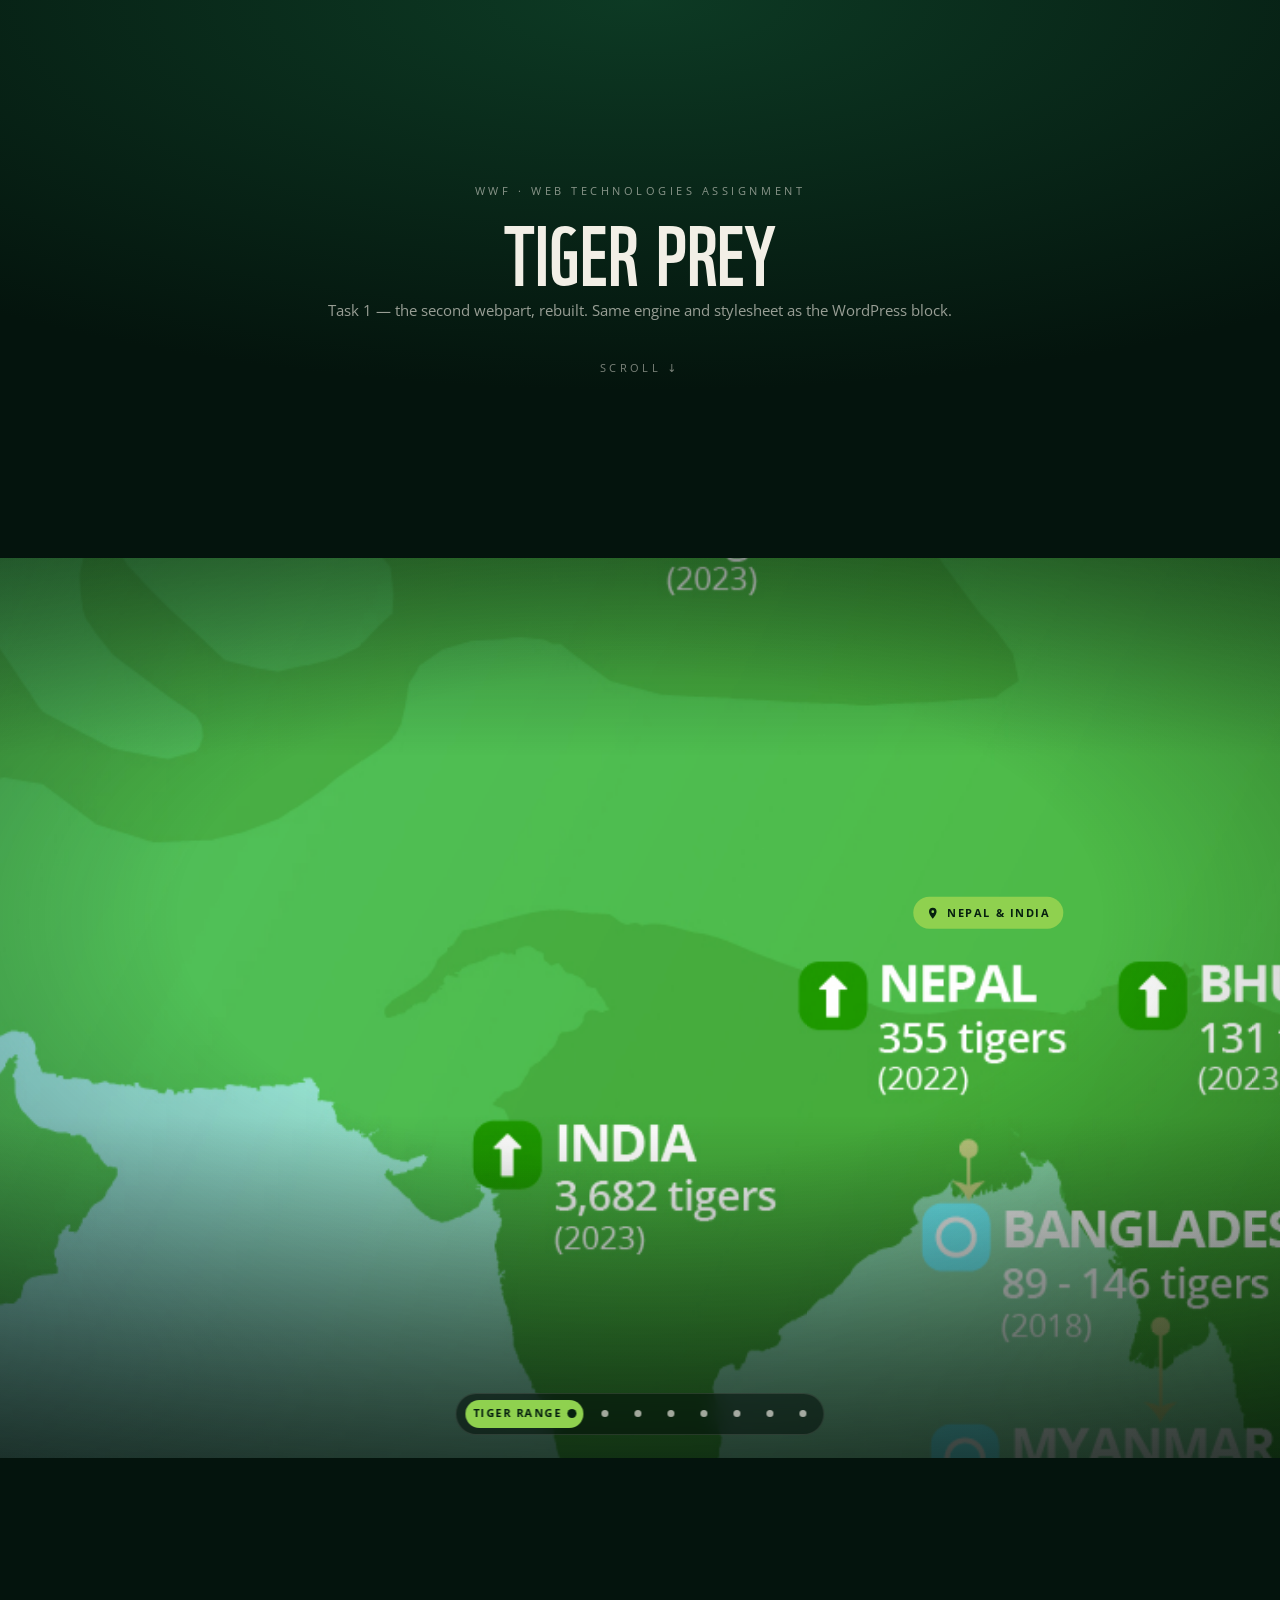
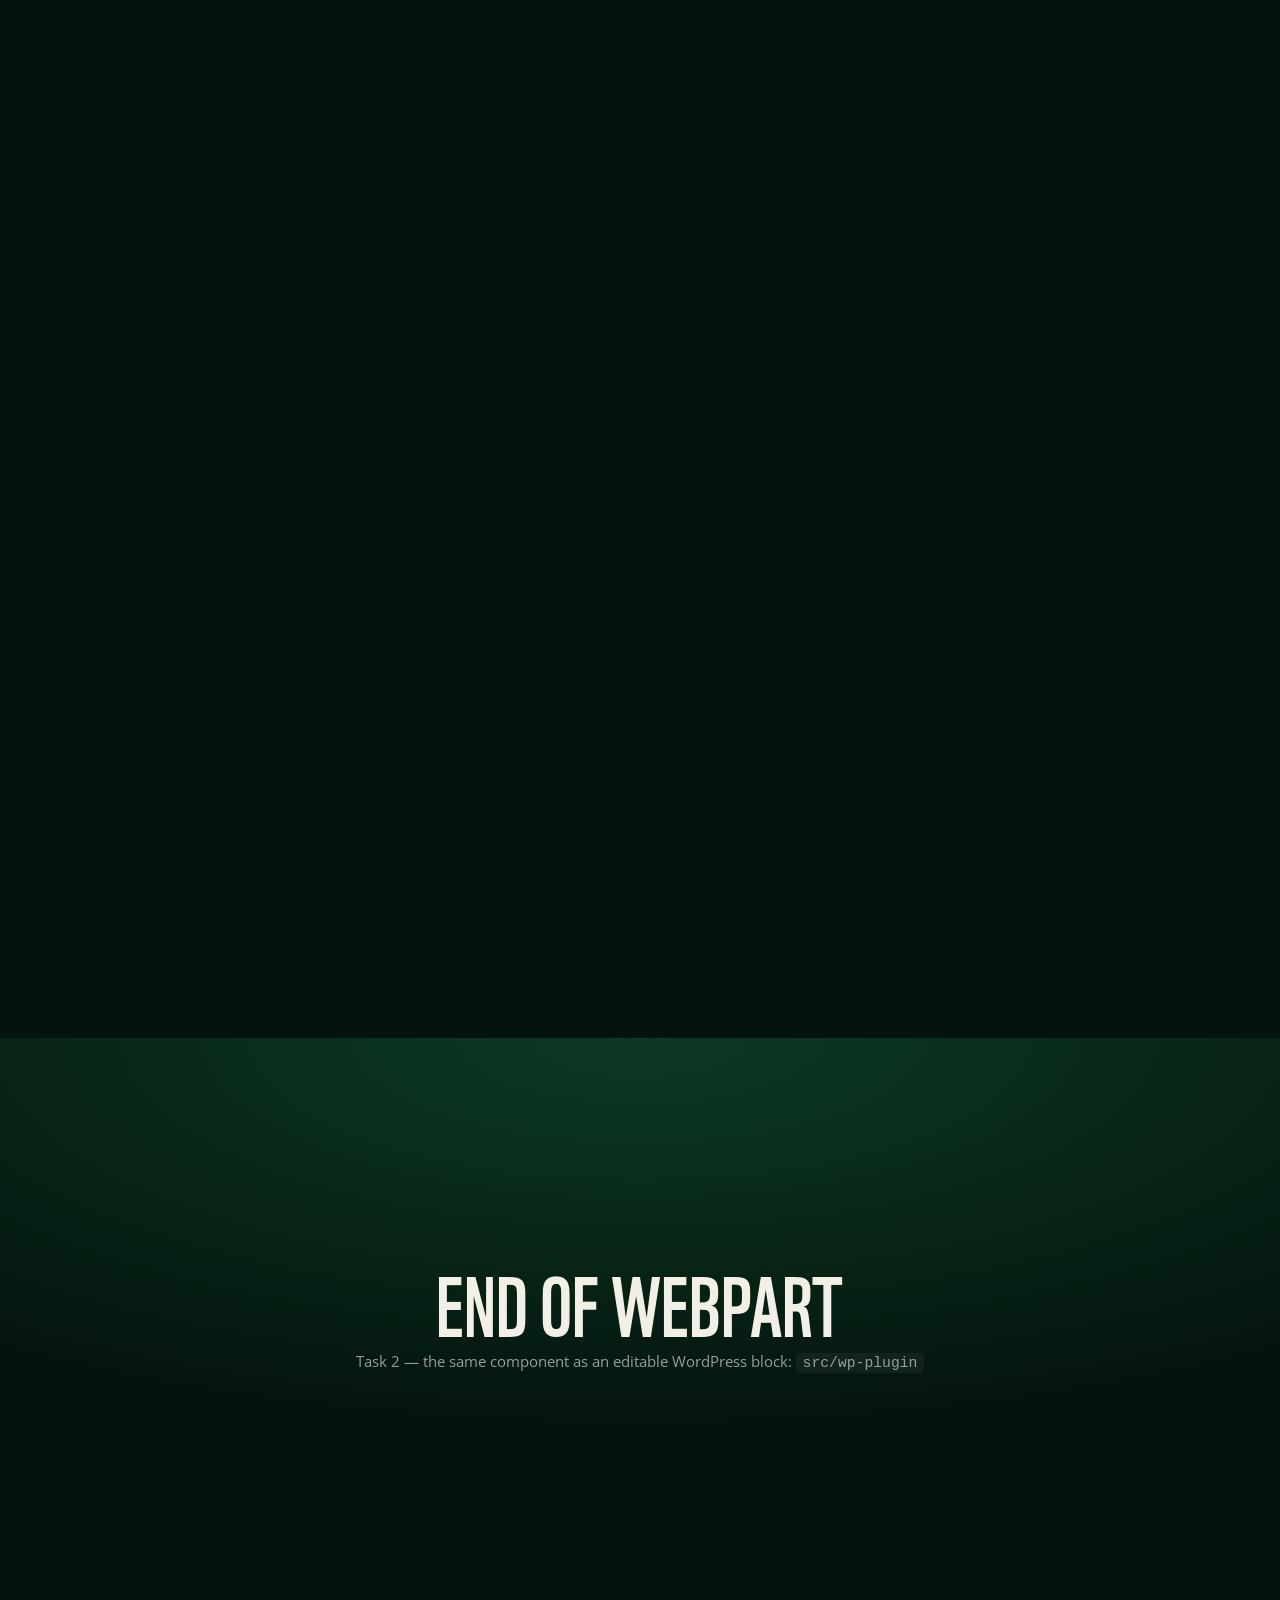
==== commit b4132e88: "add" ====
--- a/src/standalone/index.html
+++ b/src/standalone/index.html
@@ -11,12 +11,14 @@
   TASK 1 — "Tiger Range Countries" scroll-map webpart
   Reference: https://wwftigers.shorthandstories.com/tiger-prey-why-theyre-crucial-to-ecosystems-across-asia/
 
-  THREE FILES, and two of them are shared byte-for-byte with the CMS block:
-    scrollmap.css  ==  wp-plugin/wwf-scrollmap/style.css
-    scrollmap.js   ==  wp-plugin/wwf-scrollmap/view.js
-    index.html     ==  what wp-plugin/wwf-scrollmap/render.php prints
-  That is the architecture in one line: this file was written to be CMS
-  output, so nothing had to change when it became a block.
+  This file is a DEMO of the webpart, not the webpart. The webpart itself is
+  src/core/ — a stylesheet, an engine and a JSON contract, with no CMS in it
+  anywhere. This page just hand-writes the markup the contract describes.
+    ../core/scrollmap.css   the styles
+    ../core/scrollmap.js    the engine (also renders itself from JSON)
+    ../core/scrollmap.schema.json   the content contract
+  WordPress, Drupal, SharePoint and headless adapters all feed that same core;
+  see src/adapters/ and src/core/README.md.
 
   DEPENDENCY: GSAP 3.13 + ScrollTrigger, vendored locally (~115KB) so the demo
   runs offline. Justification in docs/00-PLAN.md §2 — short version: the hard
@@ -35,7 +37,7 @@
 <link rel="preconnect" href="https://fonts.googleapis.com">
 <link rel="preconnect" href="https://fonts.gstatic.com" crossorigin>
 <link href="https://fonts.googleapis.com/css2?family=Open+Sans:ital,wght@0,400;0,600;0,700;1,400&display=swap" rel="stylesheet">
-<link rel="stylesheet" href="scrollmap.css">
+<link rel="stylesheet" href="../core/scrollmap.css">
 
 <style>
   /* Demo scaffolding only — NOT part of the webpart. In the CMS the theme
@@ -286,8 +288,8 @@
   <p>Task&nbsp;2 — the same component as an editable WordPress block: <code>src/wp-plugin</code></p>
 </footer>
 
-<script src="vendor/gsap.min.js"></script>
-<script src="vendor/ScrollTrigger.min.js"></script>
-<script src="scrollmap.js"></script>
+<script src="../core/vendor/gsap.min.js"></script>
+<script src="../core/vendor/ScrollTrigger.min.js"></script>
+<script src="../core/scrollmap.js"></script>
 </body>
 </html>
--- a/src/core/scrollmap.css
+++ b/src/core/scrollmap.css
@@ -0,0 +1,550 @@
+/* ===========================================================================
+   WWF "Tiger Range Countries" — scroll-map webpart
+   ---------------------------------------------------------------------------
+   This file is SHARED VERBATIM with the WordPress block
+   (src/wp-plugin/wwf-scrollmap/style.css). The standalone demo and the CMS
+   render the same markup, so they can share the same stylesheet and the same
+   engine (scrollmap.js / view.js).
+
+   Layout model
+     .tgr                 tall scroll container
+     .tgr__stage          position:sticky, 100dvh — everything visual lives here
+       .tgr__camera       the transformed layer (translate + scale) = "the camera"
+         .tgr__map        the map artwork
+         .tgr__markers    pins, counter-scaled so they keep a constant size
+       .tgr__grade        vignette / colour grade
+       .tgr__frame        the spotlight window — positioned in SCREEN space
+       .tgr__paws         animated paw trail — also screen space
+       .tgr__rail         chapter rail
+     .tgr__steps          the scrolling cards (pulled up over the stage)
+
+   Motion is owned by GSAP (see scrollmap.js). CSS only declares looks and the
+   no-JS fallback; there are no scroll-driven CSS transitions to keep in sync.
+   ======================================================================== */
+
+.tgr {
+  /* ---- design tokens (the CMS overwrites these per instance) ---------- */
+  --ink: #f2efe6;
+  --ink-dim: rgba(242, 239, 230, 0.66);
+  --forest: #04140d;
+  --forest-2: #07231a;
+  --accent: #8fd14f;
+  --accent-2: #e8b33a;
+  --frame: #ffffff;
+  --card-bg: rgba(7, 26, 17, 0.84);
+  --card-border: rgba(242, 239, 230, 0.16);
+  --dim: 0.62;
+  --radius: 18px;
+  --shadow: 0 30px 80px -30px rgba(0, 0, 0, 0.9);
+
+  position: relative;
+  background: var(--forest);
+  color: var(--ink);
+  font-family: "Open Sans", system-ui, "Segoe UI", Arial, sans-serif;
+  font-size: clamp(15px, 0.52vw + 13px, 19px);
+  line-height: 1.65;
+  -webkit-font-smoothing: antialiased;
+}
+
+.tgr *,
+.tgr *::before,
+.tgr *::after { box-sizing: border-box; }
+
+.tgr img { display: block; max-width: 100%; }
+
+.tgr__sr {
+  position: absolute; width: 1px; height: 1px;
+  overflow: hidden; clip-path: inset(50%); white-space: nowrap;
+}
+
+/* ===========================================================================
+   1. Stage + camera
+   ======================================================================== */
+
+.tgr__stage {
+  position: sticky;
+  top: 0;
+  height: 100vh;
+  height: 100dvh;
+  overflow: hidden;
+  background: var(--forest);
+}
+
+.tgr__camera {
+  position: absolute;
+  inset: 0;                                  /* no-JS fallback */
+  transform-origin: 0 0;
+  will-change: transform;
+  /* --inv = 1/scale. Children that must keep a constant on-screen size
+     (the map pins) multiply by it. One variable, no per-element maths. */
+  --inv: 1;
+}
+
+.tgr__map {
+  position: absolute; inset: 0;
+  width: 100%; height: 100%;
+  object-fit: cover;
+  object-position: var(--focal-x, 0%) var(--focal-y, 50%);
+}
+
+/* Colour grade + vignette: lifts the artwork and makes cream text readable.
+   Opacity is animated by GSAP between the wide shot and the close-ups. */
+.tgr__grade {
+  position: absolute; inset: 0;
+  pointer-events: none;
+  opacity: 0;
+  background:
+    radial-gradient(120% 90% at 50% 40%, transparent 30%, rgba(2, 12, 7, 0.55) 78%, rgba(2, 12, 7, 0.9) 100%),
+    linear-gradient(to bottom, rgba(2, 12, 7, 0.35), transparent 22%, transparent 62%, rgba(2, 12, 7, 0.6));
+}
+
+/* ===========================================================================
+   2. The spotlight window — screen space, so the card can never cover it
+   ======================================================================== */
+
+.tgr__frame {
+  position: absolute;
+  left: 0; top: 0;
+  width: 10px; height: 10px;                 /* GSAP writes real px */
+  border-radius: 14px;
+  opacity: 0;
+  pointer-events: none;
+  /* The giant hard shadow IS the dim; the element itself is a real hole,
+     so the bright region is pixel-aligned with the map by construction. */
+  box-shadow: 0 0 0 200vmax rgba(2, 12, 7, var(--dim));
+  outline: 2px solid var(--frame);
+  outline-offset: 0;
+}
+
+.tgr__frame::before {
+  content: "";
+  position: absolute;
+  inset: -10px;
+  border-radius: 22px;
+  border: 1px solid rgba(255, 255, 255, 0.28);
+  opacity: 0;
+}
+
+/* corner ticks — a viewfinder read, cheaper than a full border treatment */
+.tgr__corner {
+  position: absolute;
+  width: 20px; height: 20px;
+  border: 2px solid var(--accent);
+}
+.tgr__corner--tl { top: -2px;    left: -2px;  border-right: 0; border-bottom: 0; }
+.tgr__corner--tr { top: -2px;    right: -2px; border-left: 0;  border-bottom: 0; }
+.tgr__corner--bl { bottom: -2px; left: -2px;  border-right: 0; border-top: 0; }
+.tgr__corner--br { bottom: -2px; right: -2px; border-left: 0;  border-top: 0; }
+
+/* Region label chip, pinned to the top-left of the spotlight */
+.tgr__chip {
+  position: absolute;
+  left: 0; top: 0;
+  transform: translateY(-140%);
+  display: inline-flex; align-items: center; gap: 8px;
+  padding: 7px 13px;
+  border-radius: 999px;
+  background: var(--accent);
+  color: #06200f;
+  font-size: 11px; font-weight: 700;
+  letter-spacing: 0.14em; text-transform: uppercase;
+  white-space: nowrap;
+  opacity: 0;
+  pointer-events: none;
+}
+.tgr__chip svg { width: 13px; height: 13px; }
+
+/* ===========================================================================
+   3. Map pins (camera space, counter-scaled)
+   ======================================================================== */
+
+.tgr__marker {
+  position: absolute;
+  /* Counter-scale by 1/camera-scale so a pin stays the same size on screen
+     however far the camera pushes in. GSAP only ever touches the inner
+     element, so this transform is safe from being overwritten. */
+  transform: translate(-50%, -100%) scale(var(--inv));
+  transform-origin: 50% 100%;
+  pointer-events: none;
+}
+.tgr__marker-in { position: relative; opacity: 0; }
+.tgr__marker-dot {
+  position: relative;
+  display: grid; place-items: center;
+  width: 30px; height: 30px;
+  border-radius: 50% 50% 50% 6px;
+  rotate: 45deg;
+  background: var(--accent);
+  box-shadow: 0 6px 18px rgba(0, 0, 0, 0.45);
+}
+.tgr__marker-dot span {
+  rotate: -45deg;
+  font-size: 11px; font-weight: 800; color: #06200f;
+}
+.tgr__marker-ring {
+  position: absolute;
+  left: 50%; bottom: 0;
+  width: 30px; height: 30px;
+  translate: -50% 0;
+  border-radius: 50%;
+  border: 2px solid var(--accent);
+  opacity: 0;
+}
+
+/* ===========================================================================
+   4. Paw trail (screen space)
+   ======================================================================== */
+
+.tgr__paws {
+  position: absolute; inset: 0;
+  width: 100%; height: 100%;
+  pointer-events: none;
+  overflow: visible;
+}
+.tgr__paw {
+  fill: var(--ink);
+  opacity: 0;
+}
+
+/* ===========================================================================
+   5. Chapter rail + progress bar
+   ======================================================================== */
+
+.tgr__bar {
+  position: absolute;
+  left: 0; top: 0; height: 3px;
+  width: 100%;
+  transform: scaleX(0);
+  transform-origin: 0 50%;
+  background: linear-gradient(90deg, var(--accent), var(--accent-2));
+  z-index: 6;
+}
+
+/* Bottom-centred so it can never collide with a card on either side. */
+.tgr__rail {
+  position: absolute;
+  left: 50%; bottom: clamp(14px, 2.6vh, 30px);
+  translate: -50% 0;
+  z-index: 6;
+  display: flex; align-items: center; gap: 3px;
+  padding: 6px 9px;
+  border-radius: 999px;
+  background: rgba(3, 16, 10, 0.55);
+  border: 1px solid rgba(242, 239, 230, 0.12);
+  backdrop-filter: blur(10px);
+  -webkit-backdrop-filter: blur(10px);
+}
+.tgr__rail button {
+  display: flex; align-items: center; gap: 7px;
+  padding: 5px 8px;
+  background: none; border: 0; cursor: pointer;
+  color: var(--ink-dim);
+  font: inherit; font-size: 10.5px; font-weight: 700;
+  letter-spacing: 0.14em; text-transform: uppercase;
+  border-radius: 999px;
+  transition: color 0.3s ease, background 0.3s ease;
+}
+.tgr__rail button .t {
+  max-width: 0; overflow: hidden; white-space: nowrap;
+  transition: max-width 0.5s cubic-bezier(0.22, 1, 0.36, 1);
+}
+.tgr__rail button .d {
+  width: 7px; height: 7px; flex: none;
+  border-radius: 50%;
+  background: currentColor;
+  transition: transform 0.35s cubic-bezier(0.34, 1.56, 0.64, 1);
+}
+.tgr__rail button:hover,
+.tgr__rail button:focus-visible { color: var(--ink); }
+.tgr__rail button:hover .t,
+.tgr__rail button:focus-visible .t { max-width: 160px; }
+.tgr__rail button[aria-current="true"] { color: #06200f; background: var(--accent); }
+.tgr__rail button[aria-current="true"] .d { transform: scale(1.3); }
+.tgr__rail button[aria-current="true"] .t { max-width: 160px; }
+
+/* ===========================================================================
+   6. The scrolling cards
+   ======================================================================== */
+
+.tgr__steps {
+  position: relative;
+  z-index: 3;
+  margin-top: -100vh;
+  margin-top: -100dvh;
+}
+
+/* Each step is taller than the screen: the first ~92vh is the TRANSITION (old
+   card out → camera flies → new card in) and the rest is the HOLD, where the
+   card sits still and is read. */
+.step {
+  min-height: 140vh;
+  position: relative;
+}
+
+/* The card is pinned, not scrolled. That is what fixes the old bug where the
+   outgoing and incoming cards were both on screen while the camera had already
+   flown on: now one card sits at a fixed spot and they cross-fade in place, on
+   the same scrubbed timeline as the camera. */
+.step__pin {
+  position: sticky;
+  top: 0;
+  height: 100vh;
+  height: 100dvh;
+  display: grid;
+  grid-template-columns: repeat(12, 1fr);
+  align-items: center;
+  gap: 0 24px;
+  padding-inline: clamp(18px, 3.4vw, 60px);
+  max-width: 1760px;
+  margin-inline: auto;
+  pointer-events: none;            /* the map stays reachable underneath */
+}
+
+/* Default: card on the right, camera focuses the left half — and vice versa.
+   The split is what guarantees the card never sits on the spotlight. */
+.step .card                   { grid-column: 8 / span 5; pointer-events: auto; }
+.step[data-side="left"] .card { grid-column: 1 / span 5; }
+
+.card {
+  position: relative;
+  max-width: 480px;
+  padding: clamp(22px, 2vw, 34px);
+  border-radius: var(--radius);
+  background: var(--card-bg);
+  border: 1px solid var(--card-border);
+  box-shadow: var(--shadow);
+  backdrop-filter: blur(14px) saturate(1.1);
+  -webkit-backdrop-filter: blur(14px) saturate(1.1);
+
+  /* A card must never grow past the screen, whatever an editor writes in it.
+     Flex column + a shrinkable photo means the PHOTO gives up height first
+     and the text is never clipped — no max-height guesswork, no overflow. */
+  display: flex;
+  flex-direction: column;
+  max-height: 86vh;
+  /* Belt and braces: the photo shrinks first (flex), and anything that still
+     will not fit is clipped inside the rounded box rather than hanging out of
+     it. `will-change` keeps the cross-fade off the main thread. */
+  overflow: hidden;
+  will-change: transform, opacity;
+}
+
+.card__meta {
+  display: flex; align-items: center; gap: 10px;
+  margin-bottom: 14px;
+  font-size: 11px; font-weight: 700;
+  letter-spacing: 0.16em; text-transform: uppercase;
+  color: var(--accent);
+}
+.card__num {
+  display: grid; place-items: center;
+  width: 26px; height: 26px; flex: none;
+  border-radius: 50%;
+  border: 1px solid currentColor;
+  font-size: 11px;
+}
+.card__region { color: var(--ink-dim); }
+
+.card h2,
+.card .h2 {
+  font-family: "WWF", var(--head-fallback, "Arial Narrow"), system-ui, sans-serif;
+  font-weight: 400;
+  text-transform: uppercase;
+  font-size: clamp(1.9rem, 3.1vw, 3rem);
+  line-height: 0.98;
+  letter-spacing: 0.005em;
+  margin: 0 0 6px;
+}
+/* one line per word, so GSAP can stagger the reveal behind a mask */
+.card .w { display: block; overflow: hidden; }
+.card .w > span { display: block; }
+
+.card__status {
+  display: inline-block;
+  align-self: flex-start;        /* don't stretch in the flex column */
+  margin-bottom: 14px;
+  padding: 4px 10px;
+  border-radius: 999px;
+  border: 1px solid var(--card-border);
+  font-size: 10.5px; font-weight: 700;
+  letter-spacing: 0.12em; text-transform: uppercase;
+  color: var(--ink-dim);
+}
+.card__status[data-level="endangered"] { color: #ff8f6b; border-color: rgba(255, 143, 107, 0.4); }
+.card__status[data-level="vulnerable"] { color: var(--accent-2); border-color: rgba(232, 179, 58, 0.4); }
+.card__status[data-level="least"]      { color: var(--accent);   border-color: rgba(143, 209, 79, 0.4); }
+
+.card p { margin: 0 0 0.85em; color: var(--ink); }
+.card p:last-of-type { margin-bottom: 0; }
+.card em { font-style: italic; }
+.card a {
+  color: var(--accent);
+  text-underline-offset: 3px;
+  text-decoration-thickness: 1px;
+}
+
+.card figure {
+  margin: 18px 0 0;
+  display: flex; flex-direction: column;
+  min-height: 0;                 /* lets the figure shrink inside the flex card */
+}
+.card__shot {
+  position: relative;
+  overflow: hidden;
+  border-radius: 12px;
+  aspect-ratio: 16 / 10;
+  flex: 1 1 auto;
+  min-height: 78px;
+}
+.card__shot img {
+  width: 100%; height: 100%;
+  object-fit: cover;
+  will-change: transform;
+}
+.card figcaption {
+  margin-top: 9px;
+  font-size: 11.5px; line-height: 1.5;
+  color: var(--ink-dim);
+}
+
+/* ===========================================================================
+   7. Intro / outro steps — full-width, no card chrome
+   ======================================================================== */
+
+.step--wide .card {
+  grid-column: 6 / span 7;
+  max-width: 620px;
+}
+.step--wide[data-side="left"] .card { grid-column: 1 / span 7; }
+/* The map's own "TIGER RANGE COUNTRIES" title and legend live in the left
+   third of the artwork, so the opening and closing cards sit right. */
+.step--wide .lede {
+  font-size: clamp(1.05rem, 1.35vw, 1.4rem);
+  line-height: 1.55;
+}
+.step--wide .eyebrow {
+  display: block;
+  align-self: flex-start;
+  margin-bottom: 18px;
+  font-size: 11px; font-weight: 700;
+  letter-spacing: 0.3em; text-transform: uppercase;
+  color: var(--accent);
+}
+.step--wide .title {
+  font-family: "WWF", var(--head-fallback, "Arial Narrow"), system-ui, sans-serif;
+  font-weight: 400; text-transform: uppercase;
+  font-size: clamp(2.6rem, 6vw, 5.4rem);
+  line-height: 0.92;
+  margin: 0 0 20px;
+}
+
+/* Short laptop screens: tighten the padding too, not just the photo. */
+@media (min-width: 900px) and (max-height: 960px) {
+  .card { padding: 22px 26px; }
+  .card figure { margin-top: 14px; }
+}
+@media (min-width: 900px) and (max-height: 780px) {
+  .card h2, .card .h2 { font-size: clamp(1.6rem, 2.4vw, 2.2rem); }
+  .card { font-size: 0.95em; }
+}
+
+/* ===========================================================================
+   8. Responsive — the card becomes a bottom sheet, camera aims high
+   ======================================================================== */
+
+/* Phones: the card becomes a bottom sheet capped at 60vh, and the camera
+   aims into the clear band above it (see freeArea() in scrollmap.js). The cap
+   is what guarantees the spotlight is never hidden behind the text. */
+/* ===========================================================================
+   8. Phones — the map gets its own window, the cards become a carousel
+   ---------------------------------------------------------------------------
+   Vertical stacking wasted the screen: a tall card pushed the map to a strip.
+   So below 900px the stage becomes a 50vh map window stuck to the top, and the
+   cards are PINNED in the 50vh below it and slide HORIZONTALLY — in from the
+   right, out to the left — one at a time. The map is therefore visible and
+   zoomed for the whole scroll, and the card can never reach it: the two areas
+   are separate boxes, not stacked flow.
+   ======================================================================== */
+
+@media (max-width: 899px) {
+  .tgr__stage  { height: 45vh; height: 45dvh; }
+  .tgr__steps  { margin-top: -45vh; margin-top: -45dvh; }
+
+  .step { min-height: 135vh; }
+
+  .step__pin,
+  .step--wide .step__pin {
+    top: 45vh; top: 45dvh;
+    height: 55vh; height: 55dvh;
+    grid-template-columns: 1fr;
+    align-items: start;
+    padding-inline: 13px;
+    padding-top: 12px;
+  }
+
+  .step .card,
+  .step[data-side="left"] .card,
+  .step--wide .card,
+  .step--wide[data-side="left"] .card {
+    grid-column: 1;
+    max-width: none;
+    max-height: 100%;
+    padding: 14px 16px;
+    font-size: 0.86em;
+    line-height: 1.45;
+  }
+
+  .card__meta   { margin-bottom: 7px; }
+  .card__status { margin-bottom: 8px; }
+  .card p       { margin-bottom: 0.7em; }
+  .card h2, .card .h2 { font-size: clamp(1.45rem, 6.2vw, 1.95rem); }
+  .card figure  { margin-top: 11px; }
+  .card__shot   { aspect-ratio: auto; flex: 1 1 auto; height: auto; min-height: 56px; }
+  .card figcaption { margin-top: 5px; font-size: 10px; line-height: 1.35; }
+
+  .step--wide .lede  { font-size: 0.98rem; }
+  .step--wide .title { font-size: clamp(1.9rem, 9vw, 2.8rem); }
+
+  .tgr__rail  { display: none; }        /* the card carousel owns the bottom */
+  .tgr__frame { border-radius: 12px; }
+  .tgr__corner { width: 15px; height: 15px; }
+  .tgr__chip  { font-size: 10px; padding: 6px 11px; }
+  .tgr__bar   { height: 2px; }
+}
+
+/* Shorter phones: tighten before anything has to be dropped. */
+@media (max-width: 899px) and (max-height: 790px) {
+  .step .card,
+  .step[data-side="left"] .card,
+  .step--wide .card { font-size: 0.83em; line-height: 1.42; padding: 12px 15px; }
+  .card__shot { min-height: 46px; }
+  .card h2, .card .h2 { font-size: clamp(1.35rem, 5.8vw, 1.8rem); }
+}
+
+/* Short phones: the caption goes first, then the photo. */
+@media (max-width: 899px) and (max-height: 700px) {
+  .card figcaption { display: none; }
+}
+@media (max-width: 899px) and (max-height: 620px) {
+  .card figure { display: none; }
+}
+
+}
+
+/* ===========================================================================
+   9. No-JS + reduced motion
+   ======================================================================== */
+
+.tgr:not(.is-ready) .tgr__frame,
+.tgr:not(.is-ready) .tgr__chip,
+.tgr:not(.is-ready) .tgr__paws { display: none; }
+
+.tgr:not(.is-ready) .tgr__steps { margin-top: 0; }
+.tgr:not(.is-ready) .tgr__stage { position: relative; }
+.tgr:not(.is-ready) .step { min-height: 0; padding-block: 8vh; }
+.tgr:not(.is-ready) .card { opacity: 1; transform: none; }
+
+@media (prefers-reduced-motion: reduce) {
+  .tgr__rail button .t,
+  .tgr__rail button .d { transition: none; }
+}
